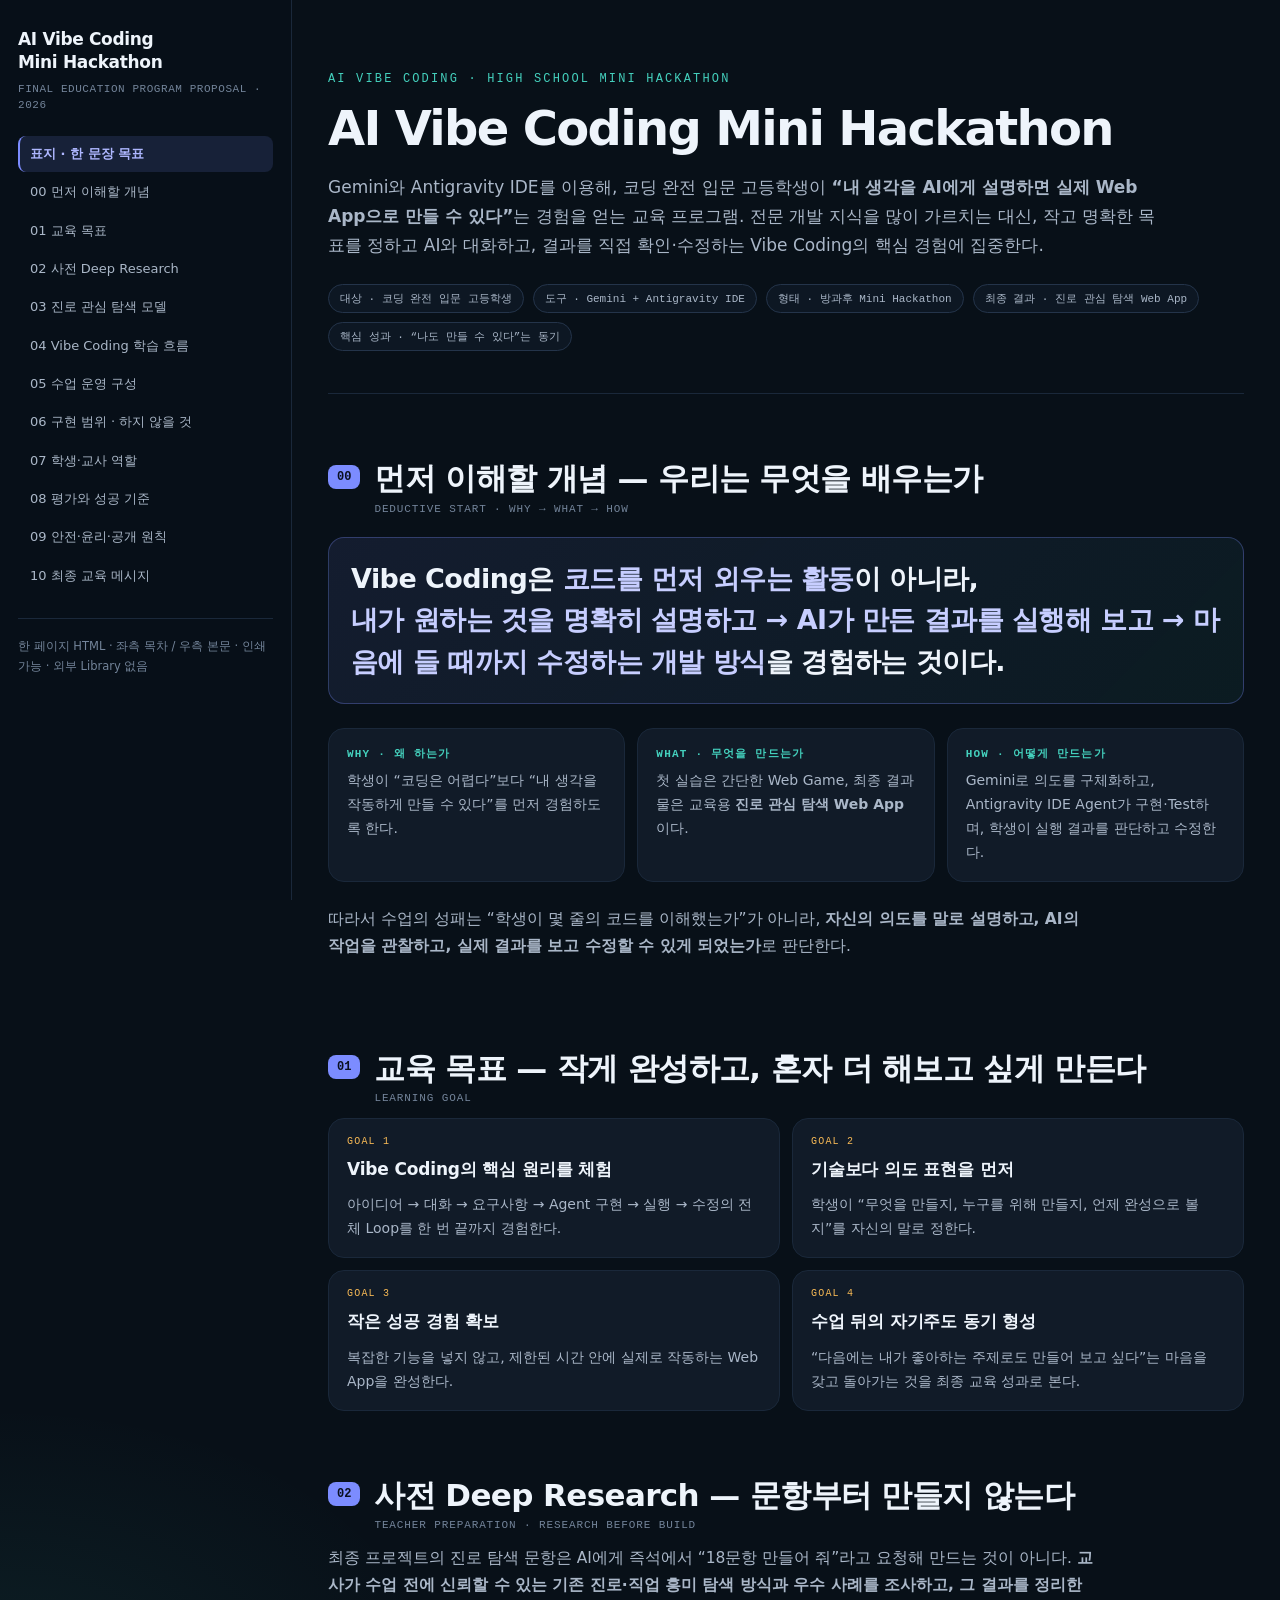
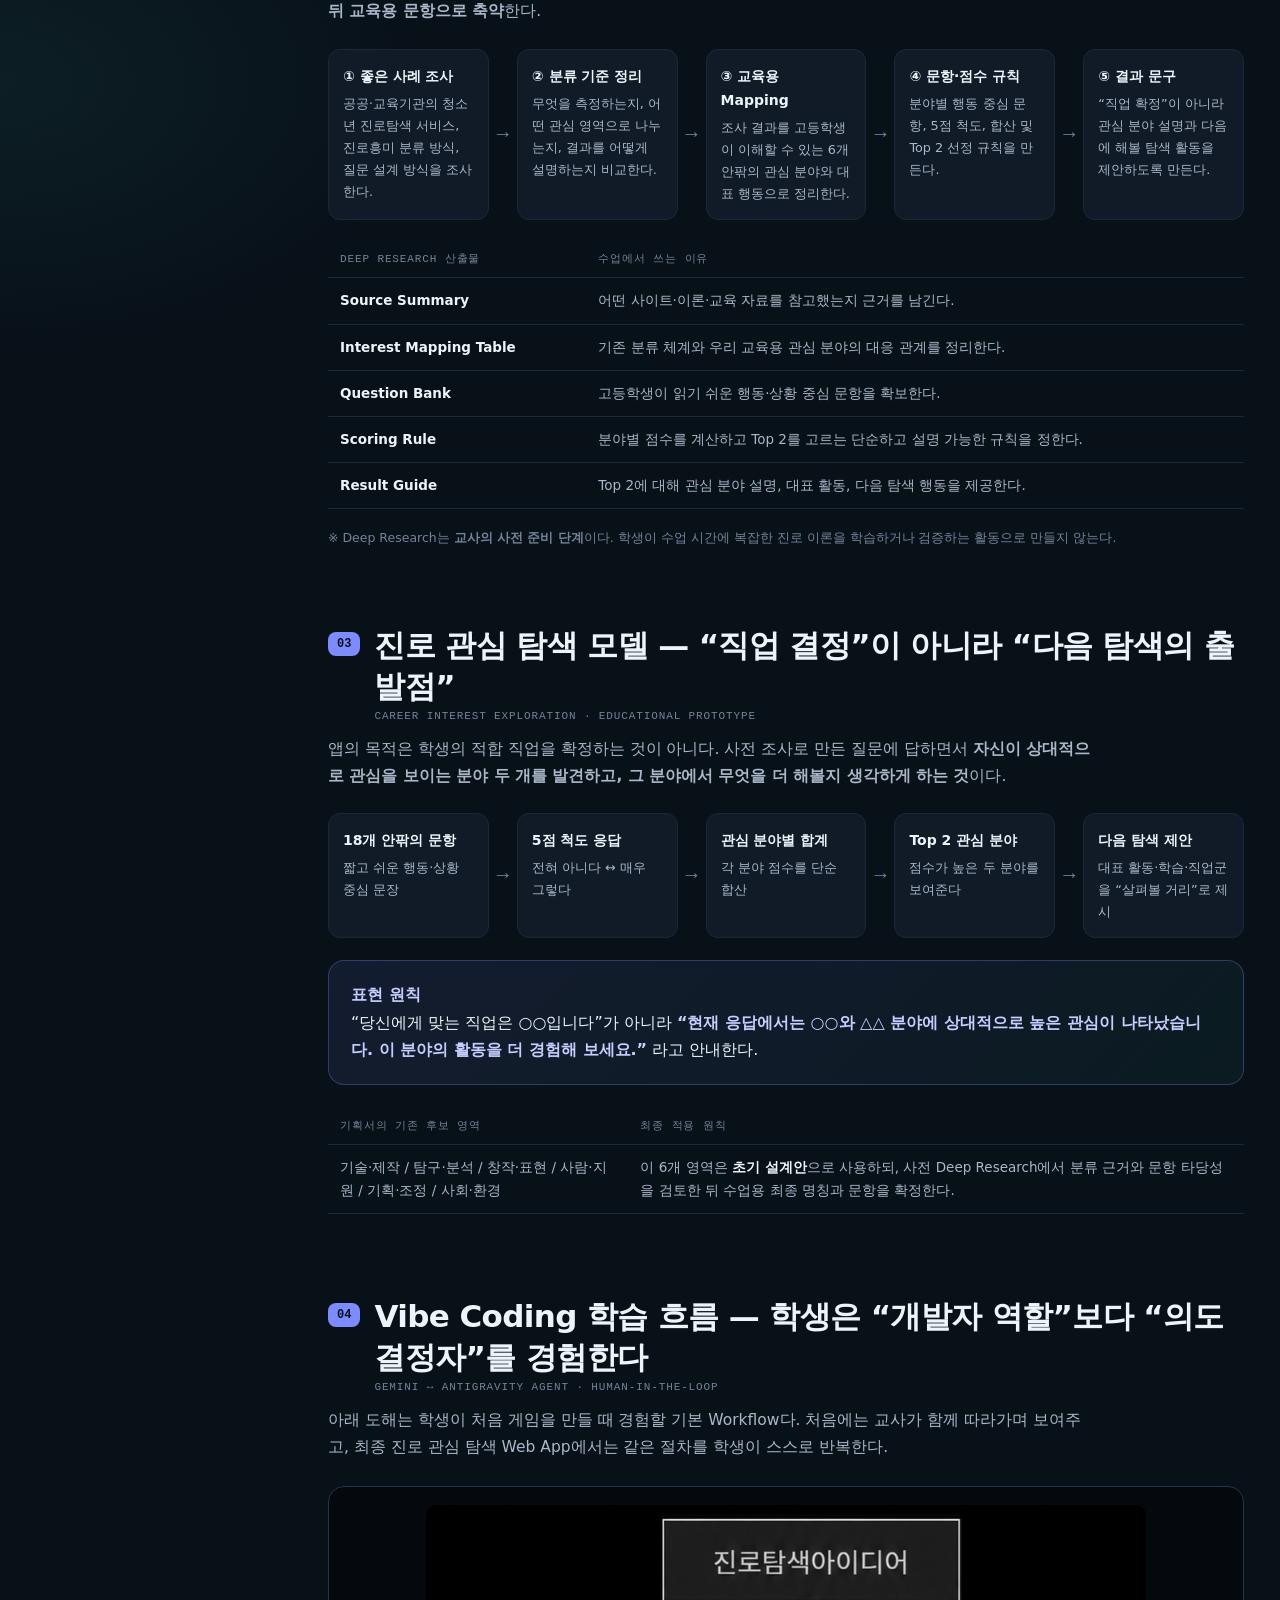
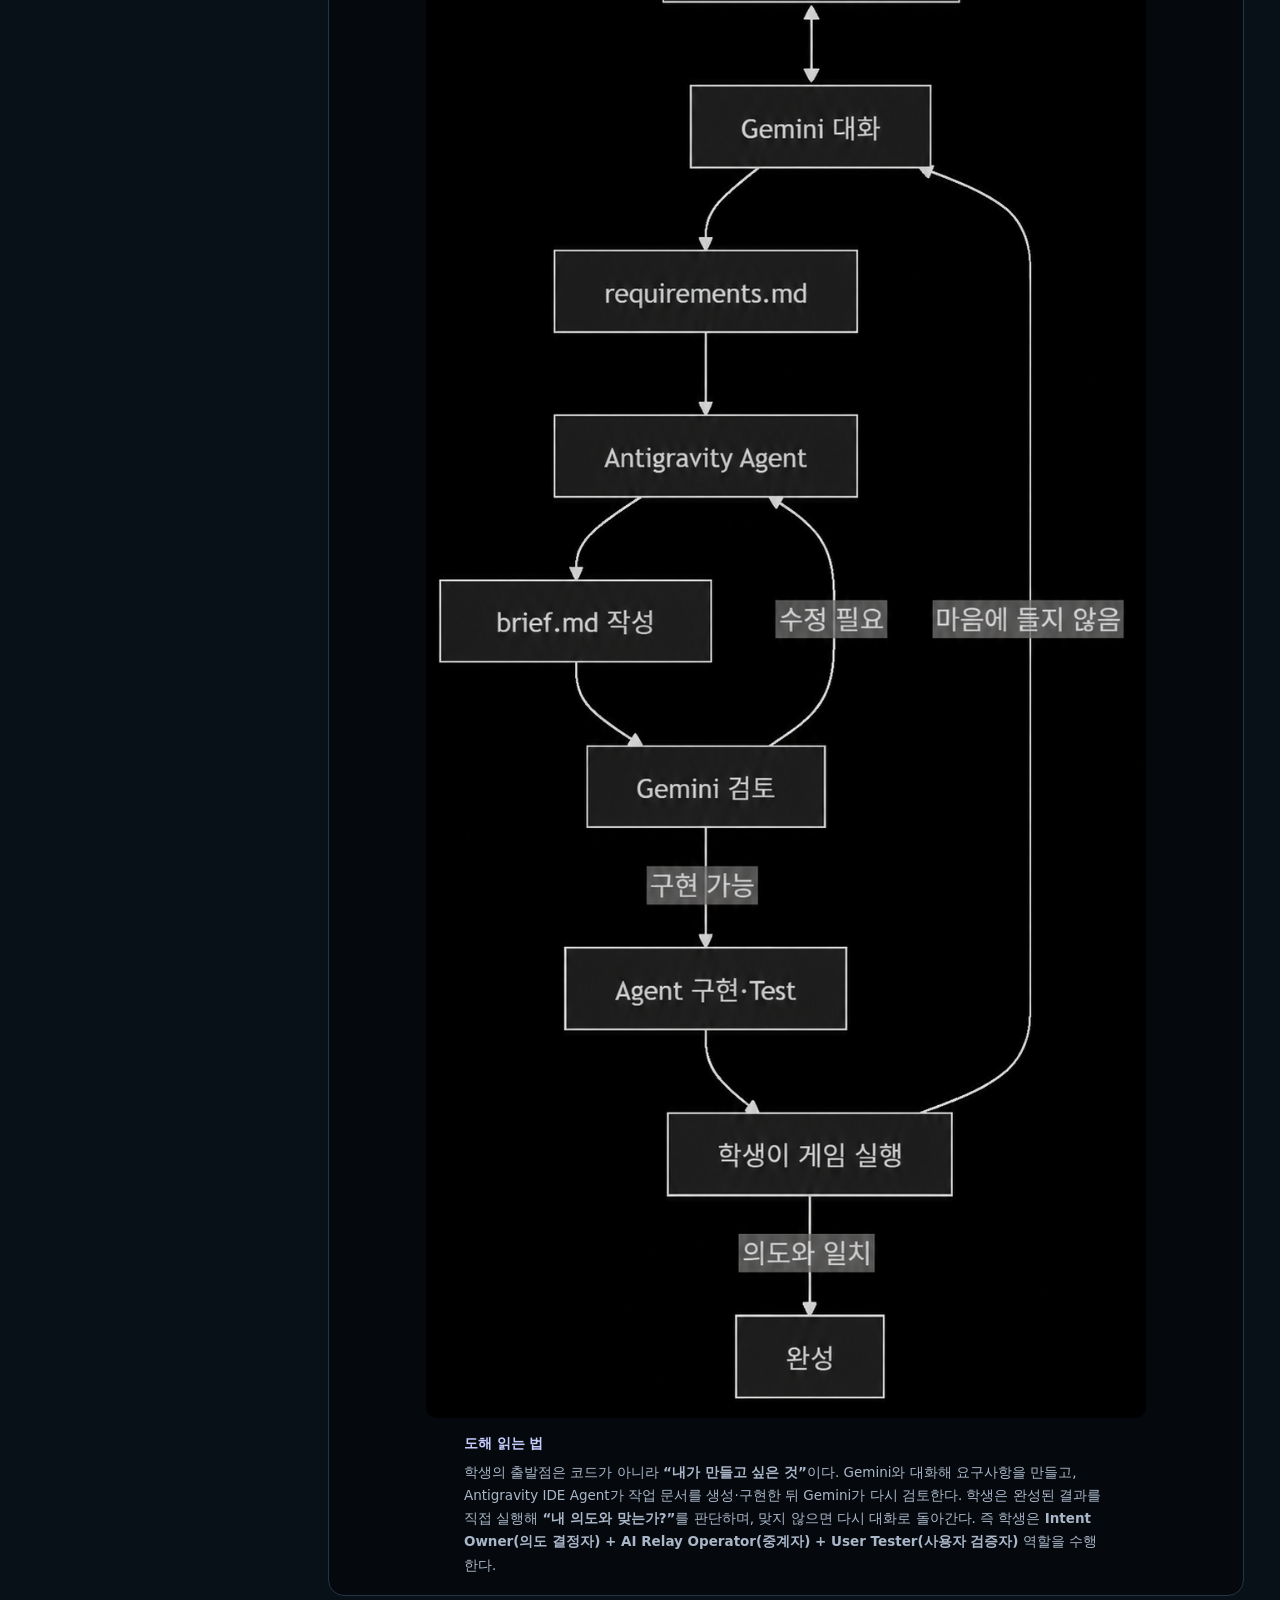
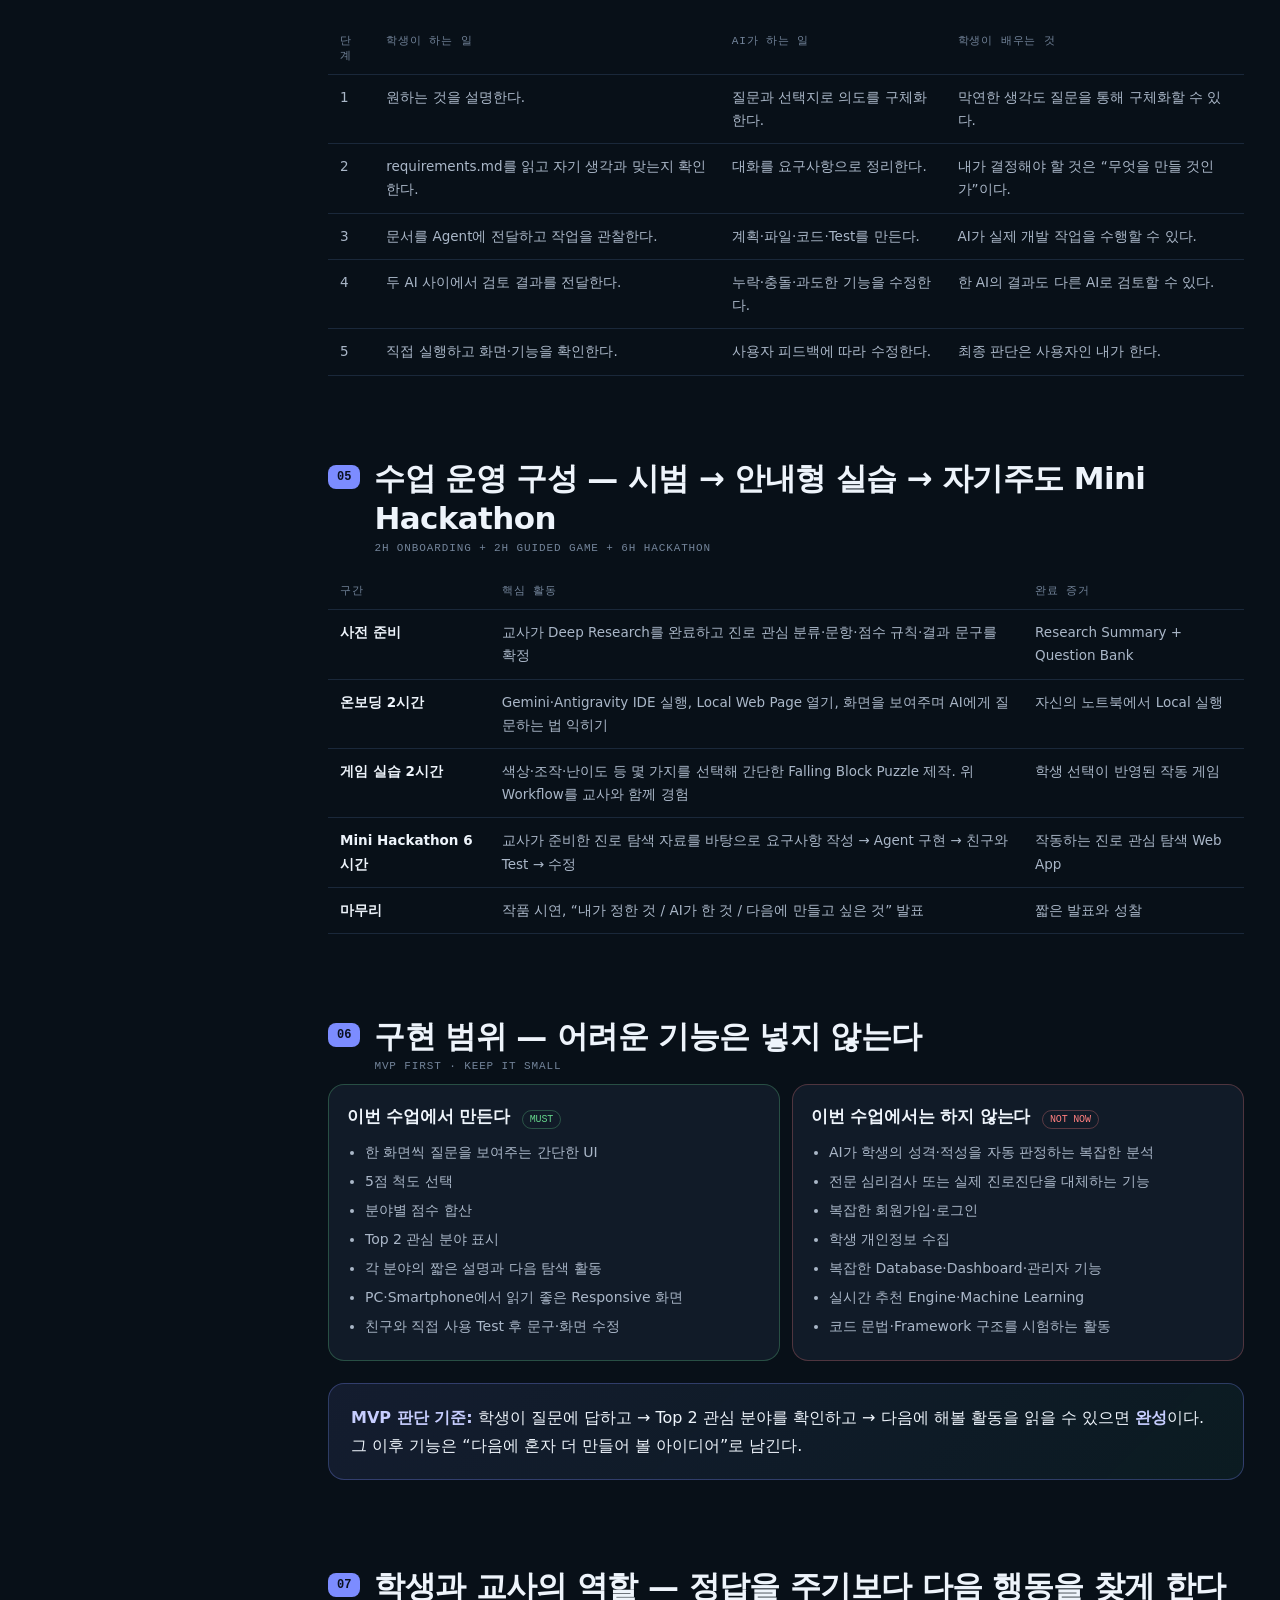
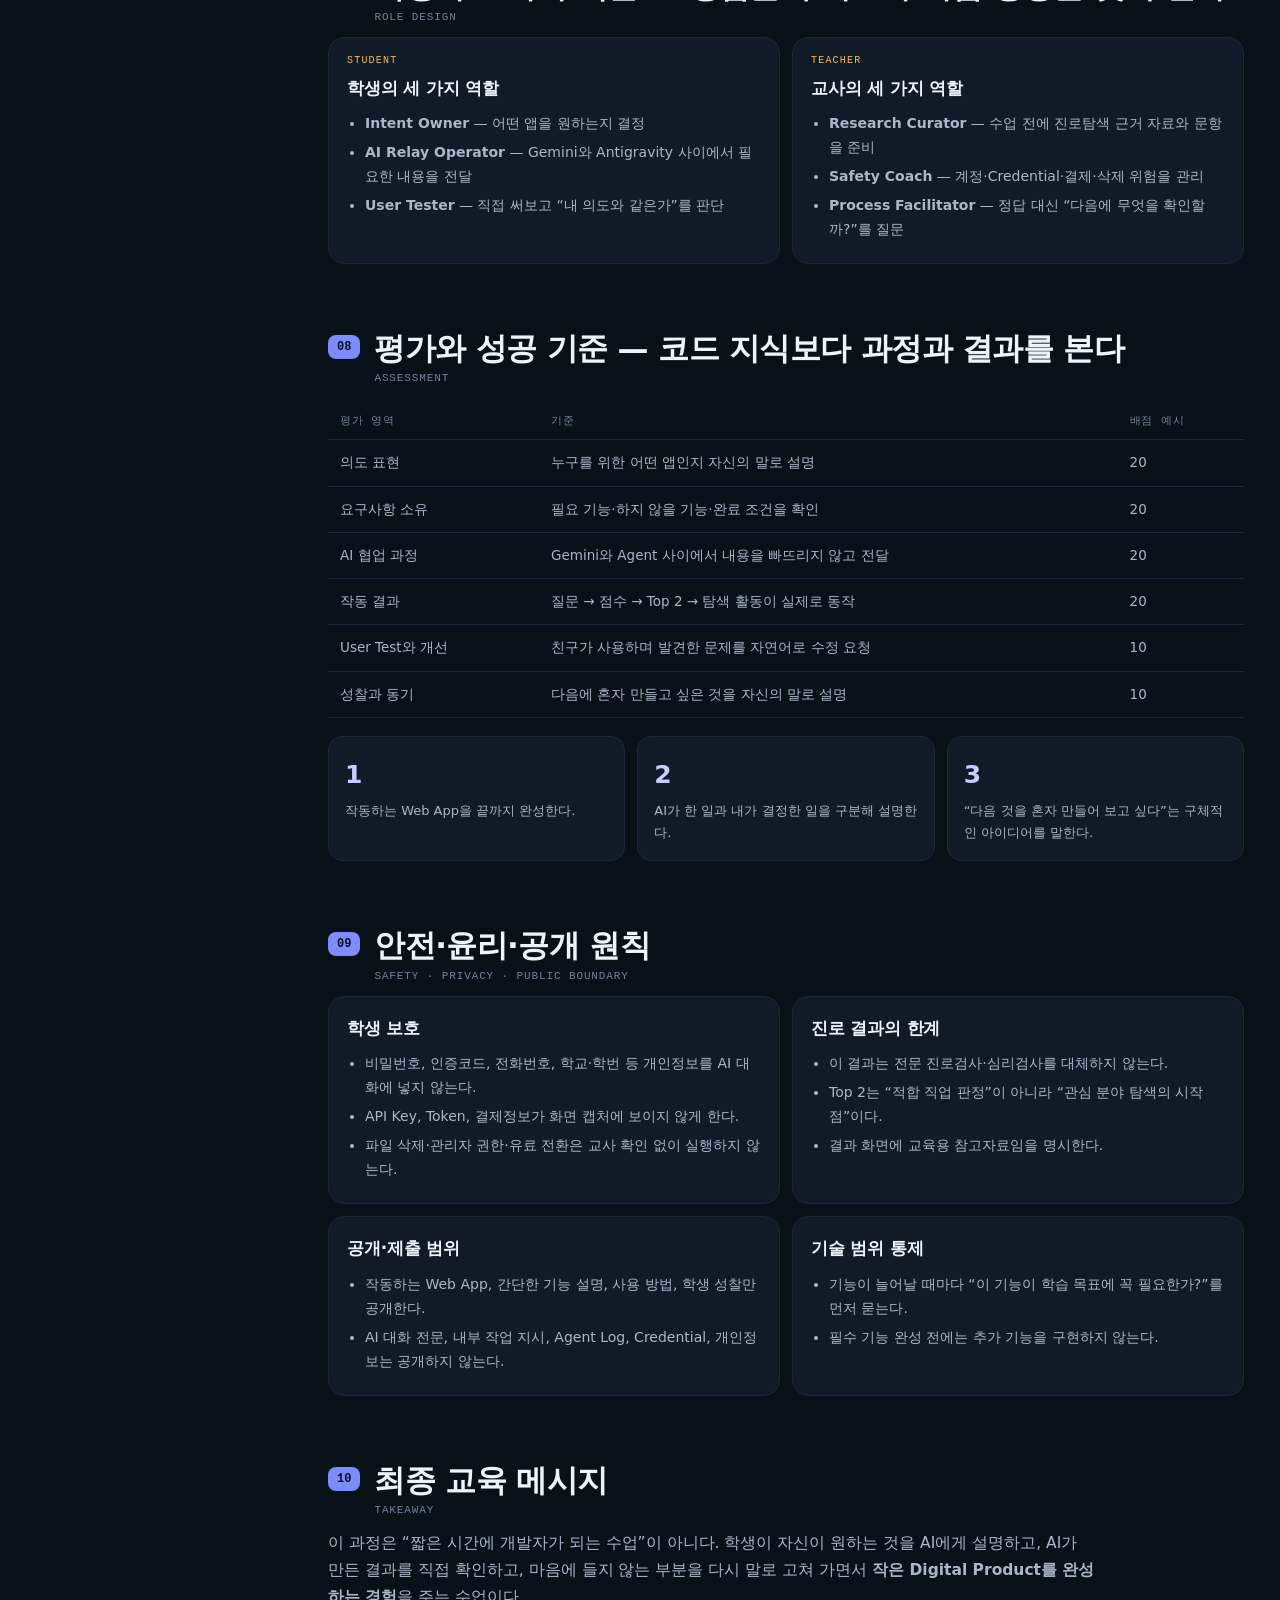
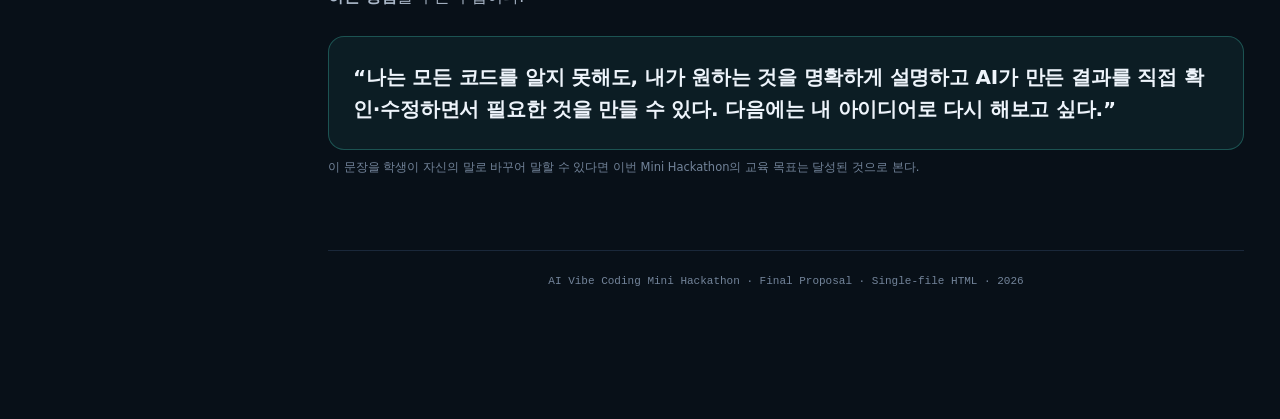
==== learning/1_AI_Vibe_Coding_Mini_Hackathon_Final_Proposal_-1.html @ ac281b9c "feat: update learning materials navigation and unify header layout with App B" ====
<!DOCTYPE html>
<html lang="ko">
<head>
<meta charset="utf-8">
<meta name="viewport" content="width=device-width, initial-scale=1">
<title>AI Vibe Coding Mini Hackathon — 최종 교육 프로그램 기획서</title>
<style>
:root {
  --bg:#081018;
  --bg2:#0b1420;
  --panel:#111b28;
  --panel2:#162235;
  --line:#24344a;
  --line2:#1a283a;
  --ink:#eef4fb;
  --muted:#aab7c8;
  --dim:#73849a;
  --accent:#7c8cff;
  --accent2:#44d0bd;
  --accent3:#f7b955;
  --ok:#65d58b;
  --warn:#ffcc66;
  --danger:#ff7f7f;
  --radius:16px;
  --sans:-apple-system,BlinkMacSystemFont,"Pretendard","Apple SD Gothic Neo","Noto Sans KR","Malgun Gothic",system-ui,sans-serif;
  --mono:ui-monospace,"SFMono-Regular","JetBrains Mono",Menlo,Consolas,monospace;
}
*{box-sizing:border-box}
html{scroll-behavior:smooth}
body{
  margin:0;
  background:
    radial-gradient(900px 600px at 85% -10%,rgba(124,140,255,.12),transparent 60%),
    radial-gradient(800px 500px at 0 20%,rgba(68,208,189,.08),transparent 55%),
    var(--bg);
  color:var(--ink);
  font-family:var(--sans);
  line-height:1.72;
  -webkit-font-smoothing:antialiased;
}
a{color:inherit}
.layout{display:flex;max-width:1600px;margin:0 auto;align-items:flex-start}
.side{
  width:292px;flex:none;position:sticky;top:0;height:100vh;overflow:auto;
  border-right:1px solid var(--line2);background:rgba(8,16,24,.96);
  padding:28px 18px 90px;scrollbar-width:thin;
}
.brand{font-size:17px;font-weight:850;line-height:1.35;letter-spacing:-.02em}
.brand-sub{font:11px/1.5 var(--mono);color:var(--dim);letter-spacing:.05em;margin:7px 0 22px}
.side nav a{
  display:block;text-decoration:none;color:var(--muted);font-size:13px;
  padding:7px 10px;border-radius:8px;border-left:2px solid transparent;margin:2px 0;
  transition:.15s
}
.side nav a:hover{background:rgba(124,140,255,.10);color:var(--ink)}
.side nav a.active{background:rgba(124,140,255,.14);color:#aeb7ff;border-left-color:var(--accent);font-weight:700}
.side .tiny{margin-top:24px;padding-top:18px;border-top:1px solid var(--line2);font-size:11.5px;color:var(--dim)}
.main{flex:1;min-width:0}
.mobile-nav{
  display:none;position:sticky;top:0;z-index:20;background:rgba(8,16,24,.9);
  backdrop-filter:blur(12px);border-bottom:1px solid var(--line2);padding:9px 12px;overflow-x:auto;gap:7px
}
.mobile-nav a{flex:0 0 auto;text-decoration:none;font:11.5px var(--mono);color:var(--muted);border:1px solid var(--line);border-radius:999px;padding:6px 10px}
.wrap{max-width:1040px;margin:0 auto;padding:0 36px 120px}
.hero{padding:72px 0 42px;border-bottom:1px solid var(--line2)}
.kicker{font:12px var(--mono);letter-spacing:.18em;text-transform:uppercase;color:var(--accent2);margin:0 0 14px}
h1{font-size:clamp(31px,5vw,48px);line-height:1.18;margin:0 0 16px;letter-spacing:-.035em}
.lede{font-size:17px;color:var(--muted);max-width:78ch;margin:0}
.meta{display:flex;flex-wrap:wrap;gap:9px;margin-top:24px}
.tag{font:11px var(--mono);color:var(--muted);padding:6px 11px;border:1px solid var(--line);border-radius:999px;background:rgba(17,27,40,.7)}
.section{padding-top:64px;scroll-margin-top:24px}
.section-head{display:flex;gap:14px;align-items:flex-start;margin-bottom:12px}
.num{font:700 12px var(--mono);background:var(--accent);color:#0a1020;border-radius:8px;padding:5px 9px;margin-top:7px}
h2{font-size:clamp(23px,3.5vw,31px);line-height:1.3;margin:0;letter-spacing:-.02em}
h3{font-size:17px;margin:0 0 8px;letter-spacing:-.01em}
.sub{font:11px var(--mono);color:var(--dim);letter-spacing:.08em;margin:4px 0 0}
.intro{color:var(--muted);font-size:15.5px;max-width:78ch;margin:14px 0 24px}
.callout{
  background:linear-gradient(135deg,rgba(124,140,255,.10),rgba(68,208,189,.06));
  border:1px solid rgba(124,140,255,.30);border-radius:var(--radius);padding:20px 22px;margin:22px 0
}
.callout strong{color:#c7ceff}
.statement{
  font-size:clamp(20px,3vw,27px);line-height:1.55;font-weight:800;letter-spacing:-.02em;
  margin:0
}
.logic{display:grid;grid-template-columns:repeat(3,1fr);gap:12px;margin:24px 0}
.logic .box,.card{
  background:var(--panel);border:1px solid var(--line2);border-radius:var(--radius);padding:17px 18px
}
.logic .box b{display:block;font:700 11px var(--mono);letter-spacing:.11em;color:var(--accent2);margin-bottom:7px}
.logic .box p,.card p{margin:0;color:var(--muted);font-size:14px}
.cards{display:grid;grid-template-columns:repeat(2,minmax(0,1fr));gap:12px;margin-top:14px}
.card .label{font:10px var(--mono);letter-spacing:.12em;color:var(--accent3);margin-bottom:8px}
.card ul{margin:8px 0 0;padding-left:18px;color:var(--muted);font-size:14px}
.card li{margin-bottom:5px}
.flow{
  margin:26px 0;background:#05090e;border:1px solid var(--line);border-radius:var(--radius);
  padding:18px;text-align:center
}
.flow img{display:block;max-width:min(100%,720px);height:auto;margin:0 auto;border-radius:10px}
.flow figcaption{margin:14px auto 0;color:var(--muted);font-size:13.5px;max-width:75ch;text-align:left}
.flow .cap-title{display:block;color:#c7ceff;font-weight:800;margin-bottom:5px}
.pipeline{display:flex;align-items:stretch;gap:8px;flex-wrap:wrap;margin:20px 0}
.pipe{
  flex:1 1 145px;background:var(--panel);border:1px solid var(--line2);border-radius:12px;padding:14px 14px;
  min-height:108px
}
.pipe b{display:block;color:var(--ink);font-size:14px;margin-bottom:5px}
.pipe span{display:block;color:var(--muted);font-size:12.8px}
.arrow{align-self:center;color:var(--dim);font:20px var(--mono)}
table{width:100%;border-collapse:collapse;margin:18px 0;font-size:13.5px}
th,td{padding:11px 12px;border-bottom:1px solid var(--line2);text-align:left;vertical-align:top}
th{font:11px var(--mono);letter-spacing:.08em;color:var(--dim);text-transform:uppercase}
td{color:var(--muted)}
td strong{color:var(--ink)}
.pill{display:inline-block;font:10px var(--mono);padding:3px 7px;border-radius:999px;border:1px solid var(--line);margin-right:4px;color:var(--muted)}
.good{color:var(--ok)}
.warn{color:var(--warn)}
.scope{display:grid;grid-template-columns:1fr 1fr;gap:12px}
.scope .do{border-color:rgba(101,213,139,.28)}
.scope .dont{border-color:rgba(255,127,127,.26)}
.scope h3 span{font:10px var(--mono);padding:3px 7px;border-radius:999px;margin-left:6px}
.scope .do h3 span{color:var(--ok);border:1px solid rgba(101,213,139,.3)}
.scope .dont h3 span{color:var(--danger);border:1px solid rgba(255,127,127,.3)}
.scope ul{margin:8px 0 0;padding-left:18px;color:var(--muted);font-size:14px}
.mini-note{font-size:12.5px;color:var(--dim);margin-top:8px}
.outcome{display:grid;grid-template-columns:repeat(3,1fr);gap:12px;margin-top:16px}
.metric{background:var(--panel);border:1px solid var(--line2);border-radius:14px;padding:16px}
.metric .big{font-size:25px;font-weight:850;color:#c7ceff}
.metric p{margin:4px 0 0;color:var(--muted);font-size:13px}
.final-msg{
  margin-top:26px;padding:24px;border-radius:16px;border:1px solid rgba(68,208,189,.3);
  background:rgba(68,208,189,.07)
}
.final-msg p{font-size:20px;font-weight:800;margin:0;line-height:1.6;letter-spacing:-.01em}
footer{margin-top:72px;padding-top:24px;border-top:1px solid var(--line2);color:var(--dim);font:11px var(--mono);text-align:center}
.print-note{font-size:11.5px;color:var(--dim);margin-top:8px}
@media(max-width:1180px){
  .side{display:none} .mobile-nav{display:flex} .wrap{padding:0 22px 90px}
}
@media(max-width:720px){
  .logic,.cards,.scope,.outcome{grid-template-columns:1fr}
  .hero{padding-top:44px}
  .wrap{padding-left:15px;padding-right:15px}
  table{font-size:12.5px} th,td{padding:9px 8px}
  .arrow{display:none}
}
@media print{
  body{background:white;color:#111}
  .side,.mobile-nav{display:none!important}
  .wrap{max-width:none;padding:0 18mm 18mm}
  .hero{padding-top:10mm}
  .card,.logic .box,.callout,.pipe,.metric,.final-msg,.flow{background:#fff;border-color:#bbb}
  p,td,.intro,.lede,.card p,.card ul,.flow figcaption,.pipe span,.mini-note{color:#333!important}
  h1,h2,h3,.statement,.final-msg p{color:#111!important}
}
</style>
</head>
<body>
<div class="layout">
<aside class="side">
  <div class="brand">AI Vibe Coding<br>Mini Hackathon</div>
  <div class="brand-sub">FINAL EDUCATION PROGRAM PROPOSAL · 2026</div>
  <nav id="toc">
    <a href="#top">표지 · 한 문장 목표</a>
    <a href="#concept">00 먼저 이해할 개념</a>
    <a href="#goal">01 교육 목표</a>
    <a href="#research">02 사전 Deep Research</a>
    <a href="#career">03 진로 관심 탐색 모델</a>
    <a href="#workflow">04 Vibe Coding 학습 흐름</a>
    <a href="#program">05 수업 운영 구성</a>
    <a href="#scope">06 구현 범위 · 하지 않을 것</a>
    <a href="#roles">07 학생·교사 역할</a>
    <a href="#assessment">08 평가와 성공 기준</a>
    <a href="#safety">09 안전·윤리·공개 원칙</a>
    <a href="#message">10 최종 교육 메시지</a>
  </nav>
  <div class="tiny">한 페이지 HTML · 좌측 목차 / 우측 본문 · 인쇄 가능 · 외부 Library 없음</div>
</aside>

<main class="main">
<nav class="mobile-nav">
  <a href="#concept">개념</a><a href="#research">Deep Research</a><a href="#career">진로탐색</a>
  <a href="#workflow">Workflow</a><a href="#program">운영</a><a href="#scope">범위</a><a href="#message">메시지</a>
</nav>

<div class="wrap">
<header class="hero" id="top">
  <p class="kicker">AI VIBE CODING · HIGH SCHOOL MINI HACKATHON</p>
  <h1>AI Vibe Coding Mini Hackathon</h1>
  <p class="lede">
    Gemini와 Antigravity IDE를 이용해, 코딩 완전 입문 고등학생이
    <strong>“내 생각을 AI에게 설명하면 실제 Web App으로 만들 수 있다”</strong>는 경험을 얻는 교육 프로그램.
    전문 개발 지식을 많이 가르치는 대신, 작고 명확한 목표를 정하고 AI와 대화하고,
    결과를 직접 확인·수정하는 Vibe Coding의 핵심 경험에 집중한다.
  </p>
  <div class="meta">
    <span class="tag">대상 · 코딩 완전 입문 고등학생</span>
    <span class="tag">도구 · Gemini + Antigravity IDE</span>
    <span class="tag">형태 · 방과후 Mini Hackathon</span>
    <span class="tag">최종 결과 · 진로 관심 탐색 Web App</span>
    <span class="tag">핵심 성과 · “나도 만들 수 있다”는 동기</span>
  </div>
</header>

<section class="section" id="concept">
  <div class="section-head"><span class="num">00</span><div><h2>먼저 이해할 개념 — 우리는 무엇을 배우는가</h2><p class="sub">DEDUCTIVE START · WHY → WHAT → HOW</p></div></div>
  <div class="callout">
    <p class="statement">Vibe Coding은 <strong>코드를 먼저 외우는 활동</strong>이 아니라,<br>
    <strong>내가 원하는 것을 명확히 설명하고 → AI가 만든 결과를 실행해 보고 → 마음에 들 때까지 수정하는 개발 방식</strong>을 경험하는 것이다.</p>
  </div>
  <div class="logic">
    <div class="box"><b>WHY · 왜 하는가</b><p>학생이 “코딩은 어렵다”보다 “내 생각을 작동하게 만들 수 있다”를 먼저 경험하도록 한다.</p></div>
    <div class="box"><b>WHAT · 무엇을 만드는가</b><p>첫 실습은 간단한 Web Game, 최종 결과물은 교육용 <strong>진로 관심 탐색 Web App</strong>이다.</p></div>
    <div class="box"><b>HOW · 어떻게 만드는가</b><p>Gemini로 의도를 구체화하고, Antigravity IDE Agent가 구현·Test하며, 학생이 실행 결과를 판단하고 수정한다.</p></div>
  </div>
  <p class="intro">
    따라서 수업의 성패는 “학생이 몇 줄의 코드를 이해했는가”가 아니라,
    <strong>자신의 의도를 말로 설명하고, AI의 작업을 관찰하고, 실제 결과를 보고 수정할 수 있게 되었는가</strong>로 판단한다.
  </p>
</section>

<section class="section" id="goal">
  <div class="section-head"><span class="num">01</span><div><h2>교육 목표 — 작게 완성하고, 혼자 더 해보고 싶게 만든다</h2><p class="sub">LEARNING GOAL</p></div></div>
  <div class="cards">
    <div class="card"><div class="label">GOAL 1</div><h3>Vibe Coding의 핵심 원리를 체험</h3><p>아이디어 → 대화 → 요구사항 → Agent 구현 → 실행 → 수정의 전체 Loop를 한 번 끝까지 경험한다.</p></div>
    <div class="card"><div class="label">GOAL 2</div><h3>기술보다 의도 표현을 먼저</h3><p>학생이 “무엇을 만들지, 누구를 위해 만들지, 언제 완성으로 볼지”를 자신의 말로 정한다.</p></div>
    <div class="card"><div class="label">GOAL 3</div><h3>작은 성공 경험 확보</h3><p>복잡한 기능을 넣지 않고, 제한된 시간 안에 실제로 작동하는 Web App을 완성한다.</p></div>
    <div class="card"><div class="label">GOAL 4</div><h3>수업 뒤의 자기주도 동기 형성</h3><p>“다음에는 내가 좋아하는 주제로도 만들어 보고 싶다”는 마음을 갖고 돌아가는 것을 최종 교육 성과로 본다.</p></div>
  </div>
</section>

<section class="section" id="research">
  <div class="section-head"><span class="num">02</span><div><h2>사전 Deep Research — 문항부터 만들지 않는다</h2><p class="sub">TEACHER PREPARATION · RESEARCH BEFORE BUILD</p></div></div>
  <p class="intro">
    최종 프로젝트의 진로 탐색 문항은 AI에게 즉석에서 “18문항 만들어 줘”라고 요청해 만드는 것이 아니다.
    <strong>교사가 수업 전에 신뢰할 수 있는 기존 진로·직업 흥미 탐색 방식과 우수 사례를 조사하고,
    그 결과를 정리한 뒤 교육용 문항으로 축약</strong>한다.
  </p>
  <div class="pipeline">
    <div class="pipe"><b>① 좋은 사례 조사</b><span>공공·교육기관의 청소년 진로탐색 서비스, 진로흥미 분류 방식, 질문 설계 방식을 조사한다.</span></div>
    <div class="arrow">→</div>
    <div class="pipe"><b>② 분류 기준 정리</b><span>무엇을 측정하는지, 어떤 관심 영역으로 나누는지, 결과를 어떻게 설명하는지 비교한다.</span></div>
    <div class="arrow">→</div>
    <div class="pipe"><b>③ 교육용 Mapping</b><span>조사 결과를 고등학생이 이해할 수 있는 6개 안팎의 관심 분야와 대표 행동으로 정리한다.</span></div>
    <div class="arrow">→</div>
    <div class="pipe"><b>④ 문항·점수 규칙</b><span>분야별 행동 중심 문항, 5점 척도, 합산 및 Top 2 선정 규칙을 만든다.</span></div>
    <div class="arrow">→</div>
    <div class="pipe"><b>⑤ 결과 문구</b><span>“직업 확정”이 아니라 관심 분야 설명과 다음에 해볼 탐색 활동을 제안하도록 만든다.</span></div>
  </div>

  <table>
    <thead><tr><th>Deep Research 산출물</th><th>수업에서 쓰는 이유</th></tr></thead>
    <tbody>
      <tr><td><strong>Source Summary</strong></td><td>어떤 사이트·이론·교육 자료를 참고했는지 근거를 남긴다.</td></tr>
      <tr><td><strong>Interest Mapping Table</strong></td><td>기존 분류 체계와 우리 교육용 관심 분야의 대응 관계를 정리한다.</td></tr>
      <tr><td><strong>Question Bank</strong></td><td>고등학생이 읽기 쉬운 행동·상황 중심 문항을 확보한다.</td></tr>
      <tr><td><strong>Scoring Rule</strong></td><td>분야별 점수를 계산하고 Top 2를 고르는 단순하고 설명 가능한 규칙을 정한다.</td></tr>
      <tr><td><strong>Result Guide</strong></td><td>Top 2에 대해 관심 분야 설명, 대표 활동, 다음 탐색 행동을 제공한다.</td></tr>
    </tbody>
  </table>
  <p class="mini-note">※ Deep Research는 <strong>교사의 사전 준비 단계</strong>이다. 학생이 수업 시간에 복잡한 진로 이론을 학습하거나 검증하는 활동으로 만들지 않는다.</p>
</section>

<section class="section" id="career">
  <div class="section-head"><span class="num">03</span><div><h2>진로 관심 탐색 모델 — “직업 결정”이 아니라 “다음 탐색의 출발점”</h2><p class="sub">CAREER INTEREST EXPLORATION · EDUCATIONAL PROTOTYPE</p></div></div>
  <p class="intro">
    앱의 목적은 학생의 적합 직업을 확정하는 것이 아니다. 사전 조사로 만든 질문에 답하면서
    <strong>자신이 상대적으로 관심을 보이는 분야 두 개를 발견하고, 그 분야에서 무엇을 더 해볼지 생각하게 하는 것</strong>이다.
  </p>
  <div class="pipeline">
    <div class="pipe"><b>18개 안팎의 문항</b><span>짧고 쉬운 행동·상황 중심 문장</span></div>
    <div class="arrow">→</div>
    <div class="pipe"><b>5점 척도 응답</b><span>전혀 아니다 ↔ 매우 그렇다</span></div>
    <div class="arrow">→</div>
    <div class="pipe"><b>관심 분야별 합계</b><span>각 분야 점수를 단순 합산</span></div>
    <div class="arrow">→</div>
    <div class="pipe"><b>Top 2 관심 분야</b><span>점수가 높은 두 분야를 보여준다</span></div>
    <div class="arrow">→</div>
    <div class="pipe"><b>다음 탐색 제안</b><span>대표 활동·학습·직업군을 “살펴볼 거리”로 제시</span></div>
  </div>

  <div class="callout">
    <strong>표현 원칙</strong><br>
    “당신에게 맞는 직업은 ○○입니다”가 아니라
    <strong>“현재 응답에서는 ○○와 △△ 분야에 상대적으로 높은 관심이 나타났습니다. 이 분야의 활동을 더 경험해 보세요.”</strong>
    라고 안내한다.
  </div>

  <table>
    <thead><tr><th>기획서의 기존 후보 영역</th><th>최종 적용 원칙</th></tr></thead>
    <tbody>
      <tr><td>기술·제작 / 탐구·분석 / 창작·표현 / 사람·지원 / 기획·조정 / 사회·환경</td>
      <td>이 6개 영역은 <strong>초기 설계안</strong>으로 사용하되, 사전 Deep Research에서 분류 근거와 문항 타당성을 검토한 뒤 수업용 최종 명칭과 문항을 확정한다.</td></tr>
    </tbody>
  </table>
</section>

<section class="section" id="workflow">
  <div class="section-head"><span class="num">04</span><div><h2>Vibe Coding 학습 흐름 — 학생은 “개발자 역할”보다 “의도 결정자”를 경험한다</h2><p class="sub">GEMINI ↔ ANTIGRAVITY AGENT · HUMAN-IN-THE-LOOP</p></div></div>
  <p class="intro">
    아래 도해는 학생이 처음 게임을 만들 때 경험할 기본 Workflow다.
    처음에는 교사가 함께 따라가며 보여주고, 최종 진로 관심 탐색 Web App에서는 같은 절차를 학생이 스스로 반복한다.
  </p>

  <figure class="flow">
    <img src="[data-uri]" alt="학생의 게임 아이디어에서 Gemini 대화, requirements.md, Antigravity Agent, Gemini 검토, 구현·Test, 학생 실행과 완성으로 이어지는 Vibe Coding 흐름도">
    <figcaption>
      <span class="cap-title">도해 읽는 법</span>
      학생의 출발점은 코드가 아니라 <strong>“내가 만들고 싶은 것”</strong>이다.
      Gemini와 대화해 요구사항을 만들고, Antigravity IDE Agent가 작업 문서를 생성·구현한 뒤 Gemini가 다시 검토한다.
      학생은 완성된 결과를 직접 실행해 <strong>“내 의도와 맞는가?”</strong>를 판단하며, 맞지 않으면 다시 대화로 돌아간다.
      즉 학생은 <strong>Intent Owner(의도 결정자) + AI Relay Operator(중계자) + User Tester(사용자 검증자)</strong> 역할을 수행한다.
    </figcaption>
  </figure>

  <table>
    <thead><tr><th>단계</th><th>학생이 하는 일</th><th>AI가 하는 일</th><th>학생이 배우는 것</th></tr></thead>
    <tbody>
      <tr><td>1</td><td>원하는 것을 설명한다.</td><td>질문과 선택지로 의도를 구체화한다.</td><td>막연한 생각도 질문을 통해 구체화할 수 있다.</td></tr>
      <tr><td>2</td><td>requirements.md를 읽고 자기 생각과 맞는지 확인한다.</td><td>대화를 요구사항으로 정리한다.</td><td>내가 결정해야 할 것은 “무엇을 만들 것인가”이다.</td></tr>
      <tr><td>3</td><td>문서를 Agent에 전달하고 작업을 관찰한다.</td><td>계획·파일·코드·Test를 만든다.</td><td>AI가 실제 개발 작업을 수행할 수 있다.</td></tr>
      <tr><td>4</td><td>두 AI 사이에서 검토 결과를 전달한다.</td><td>누락·충돌·과도한 기능을 수정한다.</td><td>한 AI의 결과도 다른 AI로 검토할 수 있다.</td></tr>
      <tr><td>5</td><td>직접 실행하고 화면·기능을 확인한다.</td><td>사용자 피드백에 따라 수정한다.</td><td>최종 판단은 사용자인 내가 한다.</td></tr>
    </tbody>
  </table>
</section>

<section class="section" id="program">
  <div class="section-head"><span class="num">05</span><div><h2>수업 운영 구성 — 시범 → 안내형 실습 → 자기주도 Mini Hackathon</h2><p class="sub">2H ONBOARDING + 2H GUIDED GAME + 6H HACKATHON</p></div></div>
  <table>
    <thead><tr><th>구간</th><th>핵심 활동</th><th>완료 증거</th></tr></thead>
    <tbody>
      <tr><td><strong>사전 준비</strong></td><td>교사가 Deep Research를 완료하고 진로 관심 분류·문항·점수 규칙·결과 문구를 확정</td><td>Research Summary + Question Bank</td></tr>
      <tr><td><strong>온보딩 2시간</strong></td><td>Gemini·Antigravity IDE 실행, Local Web Page 열기, 화면을 보여주며 AI에게 질문하는 법 익히기</td><td>자신의 노트북에서 Local 실행</td></tr>
      <tr><td><strong>게임 실습 2시간</strong></td><td>색상·조작·난이도 등 몇 가지를 선택해 간단한 Falling Block Puzzle 제작. 위 Workflow를 교사와 함께 경험</td><td>학생 선택이 반영된 작동 게임</td></tr>
      <tr><td><strong>Mini Hackathon 6시간</strong></td><td>교사가 준비한 진로 탐색 자료를 바탕으로 요구사항 작성 → Agent 구현 → 친구와 Test → 수정</td><td>작동하는 진로 관심 탐색 Web App</td></tr>
      <tr><td><strong>마무리</strong></td><td>작품 시연, “내가 정한 것 / AI가 한 것 / 다음에 만들고 싶은 것” 발표</td><td>짧은 발표와 성찰</td></tr>
    </tbody>
  </table>
</section>

<section class="section" id="scope">
  <div class="section-head"><span class="num">06</span><div><h2>구현 범위 — 어려운 기능은 넣지 않는다</h2><p class="sub">MVP FIRST · KEEP IT SMALL</p></div></div>
  <div class="scope">
    <div class="card do">
      <h3>이번 수업에서 만든다 <span>MUST</span></h3>
      <ul>
        <li>한 화면씩 질문을 보여주는 간단한 UI</li>
        <li>5점 척도 선택</li>
        <li>분야별 점수 합산</li>
        <li>Top 2 관심 분야 표시</li>
        <li>각 분야의 짧은 설명과 다음 탐색 활동</li>
        <li>PC·Smartphone에서 읽기 좋은 Responsive 화면</li>
        <li>친구와 직접 사용 Test 후 문구·화면 수정</li>
      </ul>
    </div>
    <div class="card dont">
      <h3>이번 수업에서는 하지 않는다 <span>NOT NOW</span></h3>
      <ul>
        <li>AI가 학생의 성격·적성을 자동 판정하는 복잡한 분석</li>
        <li>전문 심리검사 또는 실제 진로진단을 대체하는 기능</li>
        <li>복잡한 회원가입·로그인</li>
        <li>학생 개인정보 수집</li>
        <li>복잡한 Database·Dashboard·관리자 기능</li>
        <li>실시간 추천 Engine·Machine Learning</li>
        <li>코드 문법·Framework 구조를 시험하는 활동</li>
      </ul>
    </div>
  </div>
  <div class="callout">
    <strong>MVP 판단 기준:</strong> 학생이 질문에 답하고 → Top 2 관심 분야를 확인하고 → 다음에 해볼 활동을 읽을 수 있으면 <strong>완성</strong>이다.
    그 이후 기능은 “다음에 혼자 더 만들어 볼 아이디어”로 남긴다.
  </div>
</section>

<section class="section" id="roles">
  <div class="section-head"><span class="num">07</span><div><h2>학생과 교사의 역할 — 정답을 주기보다 다음 행동을 찾게 한다</h2><p class="sub">ROLE DESIGN</p></div></div>
  <div class="cards">
    <div class="card">
      <div class="label">STUDENT</div><h3>학생의 세 가지 역할</h3>
      <ul>
        <li><strong>Intent Owner</strong> — 어떤 앱을 원하는지 결정</li>
        <li><strong>AI Relay Operator</strong> — Gemini와 Antigravity 사이에서 필요한 내용을 전달</li>
        <li><strong>User Tester</strong> — 직접 써보고 “내 의도와 같은가”를 판단</li>
      </ul>
    </div>
    <div class="card">
      <div class="label">TEACHER</div><h3>교사의 세 가지 역할</h3>
      <ul>
        <li><strong>Research Curator</strong> — 수업 전에 진로탐색 근거 자료와 문항을 준비</li>
        <li><strong>Safety Coach</strong> — 계정·Credential·결제·삭제 위험을 관리</li>
        <li><strong>Process Facilitator</strong> — 정답 대신 “다음에 무엇을 확인할까?”를 질문</li>
      </ul>
    </div>
  </div>
</section>

<section class="section" id="assessment">
  <div class="section-head"><span class="num">08</span><div><h2>평가와 성공 기준 — 코드 지식보다 과정과 결과를 본다</h2><p class="sub">ASSESSMENT</p></div></div>
  <table>
    <thead><tr><th>평가 영역</th><th>기준</th><th>배점 예시</th></tr></thead>
    <tbody>
      <tr><td>의도 표현</td><td>누구를 위한 어떤 앱인지 자신의 말로 설명</td><td>20</td></tr>
      <tr><td>요구사항 소유</td><td>필요 기능·하지 않을 기능·완료 조건을 확인</td><td>20</td></tr>
      <tr><td>AI 협업 과정</td><td>Gemini와 Agent 사이에서 내용을 빠뜨리지 않고 전달</td><td>20</td></tr>
      <tr><td>작동 결과</td><td>질문 → 점수 → Top 2 → 탐색 활동이 실제로 동작</td><td>20</td></tr>
      <tr><td>User Test와 개선</td><td>친구가 사용하며 발견한 문제를 자연어로 수정 요청</td><td>10</td></tr>
      <tr><td>성찰과 동기</td><td>다음에 혼자 만들고 싶은 것을 자신의 말로 설명</td><td>10</td></tr>
    </tbody>
  </table>
  <div class="outcome">
    <div class="metric"><div class="big">1</div><p>작동하는 Web App을 끝까지 완성한다.</p></div>
    <div class="metric"><div class="big">2</div><p>AI가 한 일과 내가 결정한 일을 구분해 설명한다.</p></div>
    <div class="metric"><div class="big">3</div><p>“다음 것을 혼자 만들어 보고 싶다”는 구체적인 아이디어를 말한다.</p></div>
  </div>
</section>

<section class="section" id="safety">
  <div class="section-head"><span class="num">09</span><div><h2>안전·윤리·공개 원칙</h2><p class="sub">SAFETY · PRIVACY · PUBLIC BOUNDARY</p></div></div>
  <div class="cards">
    <div class="card"><h3>학생 보호</h3><ul>
      <li>비밀번호, 인증코드, 전화번호, 학교·학번 등 개인정보를 AI 대화에 넣지 않는다.</li>
      <li>API Key, Token, 결제정보가 화면 캡처에 보이지 않게 한다.</li>
      <li>파일 삭제·관리자 권한·유료 전환은 교사 확인 없이 실행하지 않는다.</li>
    </ul></div>
    <div class="card"><h3>진로 결과의 한계</h3><ul>
      <li>이 결과는 전문 진로검사·심리검사를 대체하지 않는다.</li>
      <li>Top 2는 “적합 직업 판정”이 아니라 “관심 분야 탐색의 시작점”이다.</li>
      <li>결과 화면에 교육용 참고자료임을 명시한다.</li>
    </ul></div>
    <div class="card"><h3>공개·제출 범위</h3><ul>
      <li>작동하는 Web App, 간단한 기능 설명, 사용 방법, 학생 성찰만 공개한다.</li>
      <li>AI 대화 전문, 내부 작업 지시, Agent Log, Credential, 개인정보는 공개하지 않는다.</li>
    </ul></div>
    <div class="card"><h3>기술 범위 통제</h3><ul>
      <li>기능이 늘어날 때마다 “이 기능이 학습 목표에 꼭 필요한가?”를 먼저 묻는다.</li>
      <li>필수 기능 완성 전에는 추가 기능을 구현하지 않는다.</li>
    </ul></div>
  </div>
</section>

<section class="section" id="message">
  <div class="section-head"><span class="num">10</span><div><h2>최종 교육 메시지</h2><p class="sub">TAKEAWAY</p></div></div>
  <p class="intro">
    이 과정은 “짧은 시간에 개발자가 되는 수업”이 아니다.
    학생이 자신이 원하는 것을 AI에게 설명하고, AI가 만든 결과를 직접 확인하고,
    마음에 들지 않는 부분을 다시 말로 고쳐 가면서 <strong>작은 Digital Product를 완성하는 경험</strong>을 주는 수업이다.
  </p>
  <div class="final-msg">
    <p>“나는 모든 코드를 알지 못해도, 내가 원하는 것을 명확하게 설명하고 AI가 만든 결과를 직접 확인·수정하면서 필요한 것을 만들 수 있다. 다음에는 내 아이디어로 다시 해보고 싶다.”</p>
  </div>
  <p class="print-note">이 문장을 학생이 자신의 말로 바꾸어 말할 수 있다면 이번 Mini Hackathon의 교육 목표는 달성된 것으로 본다.</p>
</section>

<footer>AI Vibe Coding Mini Hackathon · Final Proposal · Single-file HTML · 2026</footer>
</div>
</main>
</div>

<script>
(function(){
  const links=[...document.querySelectorAll('#toc a')];
  const targets=links.map(a=>document.querySelector(a.getAttribute('href'))).filter(Boolean);
  const update=()=>{
    let current=targets[0];
    for(const el of targets){
      if(el.getBoundingClientRect().top<=120) current=el;
    }
    links.forEach(a=>a.classList.toggle('active',a.getAttribute('href')==='#'+current.id));
  };
  document.addEventListener('scroll',update,{passive:true});
  update();
})();
</script>
</body>
</html>
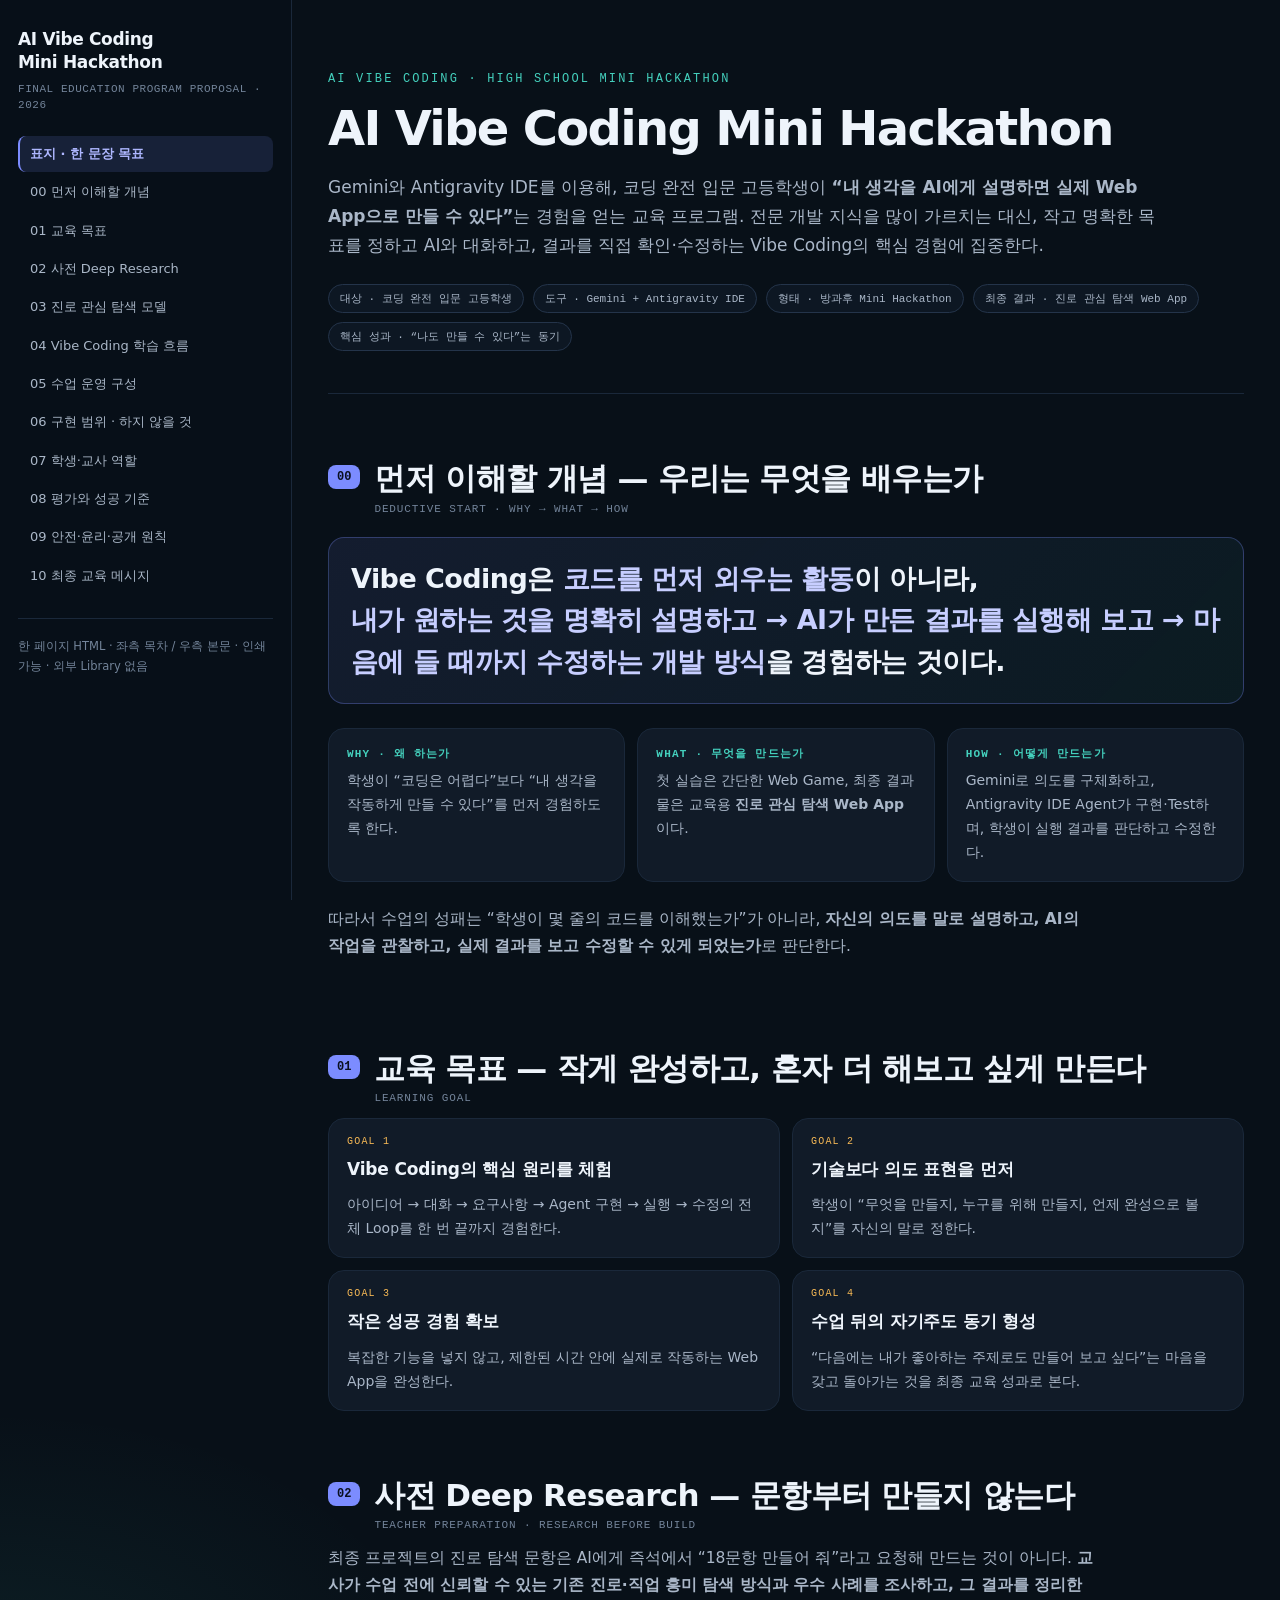
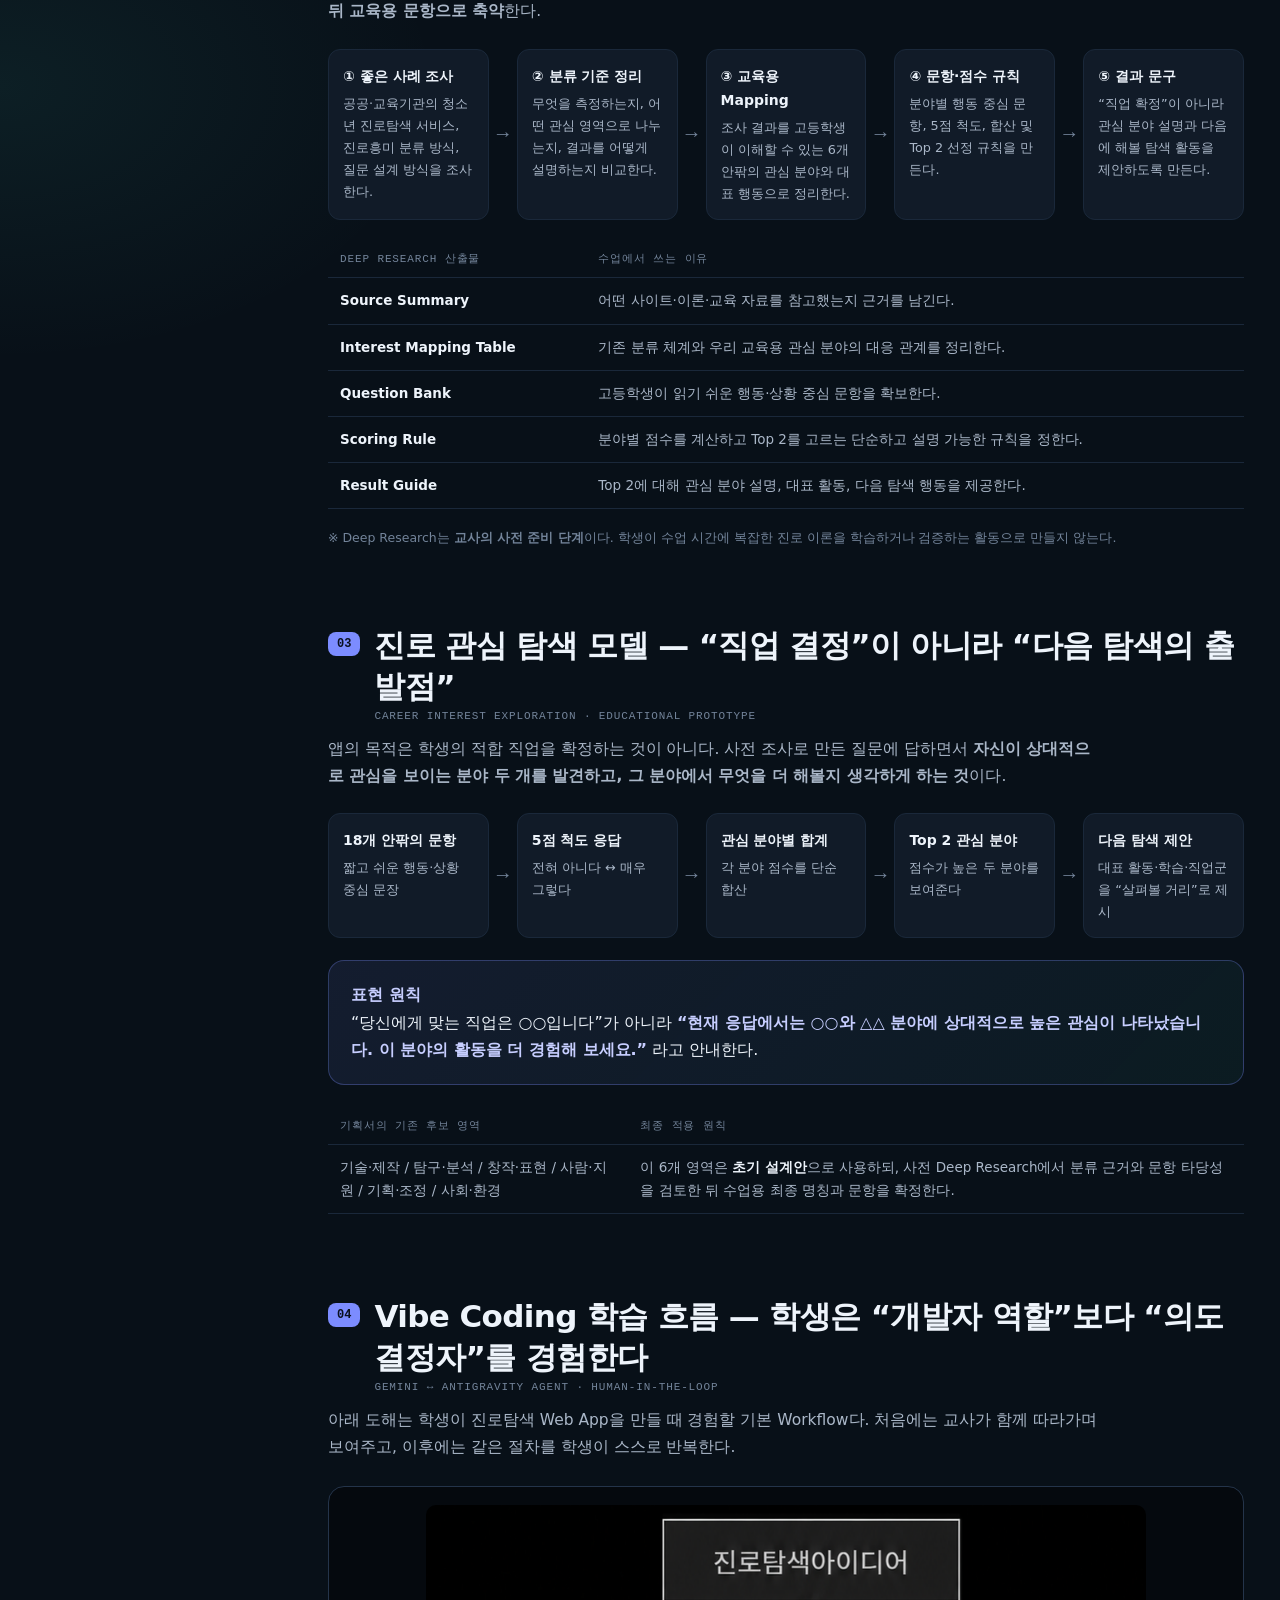
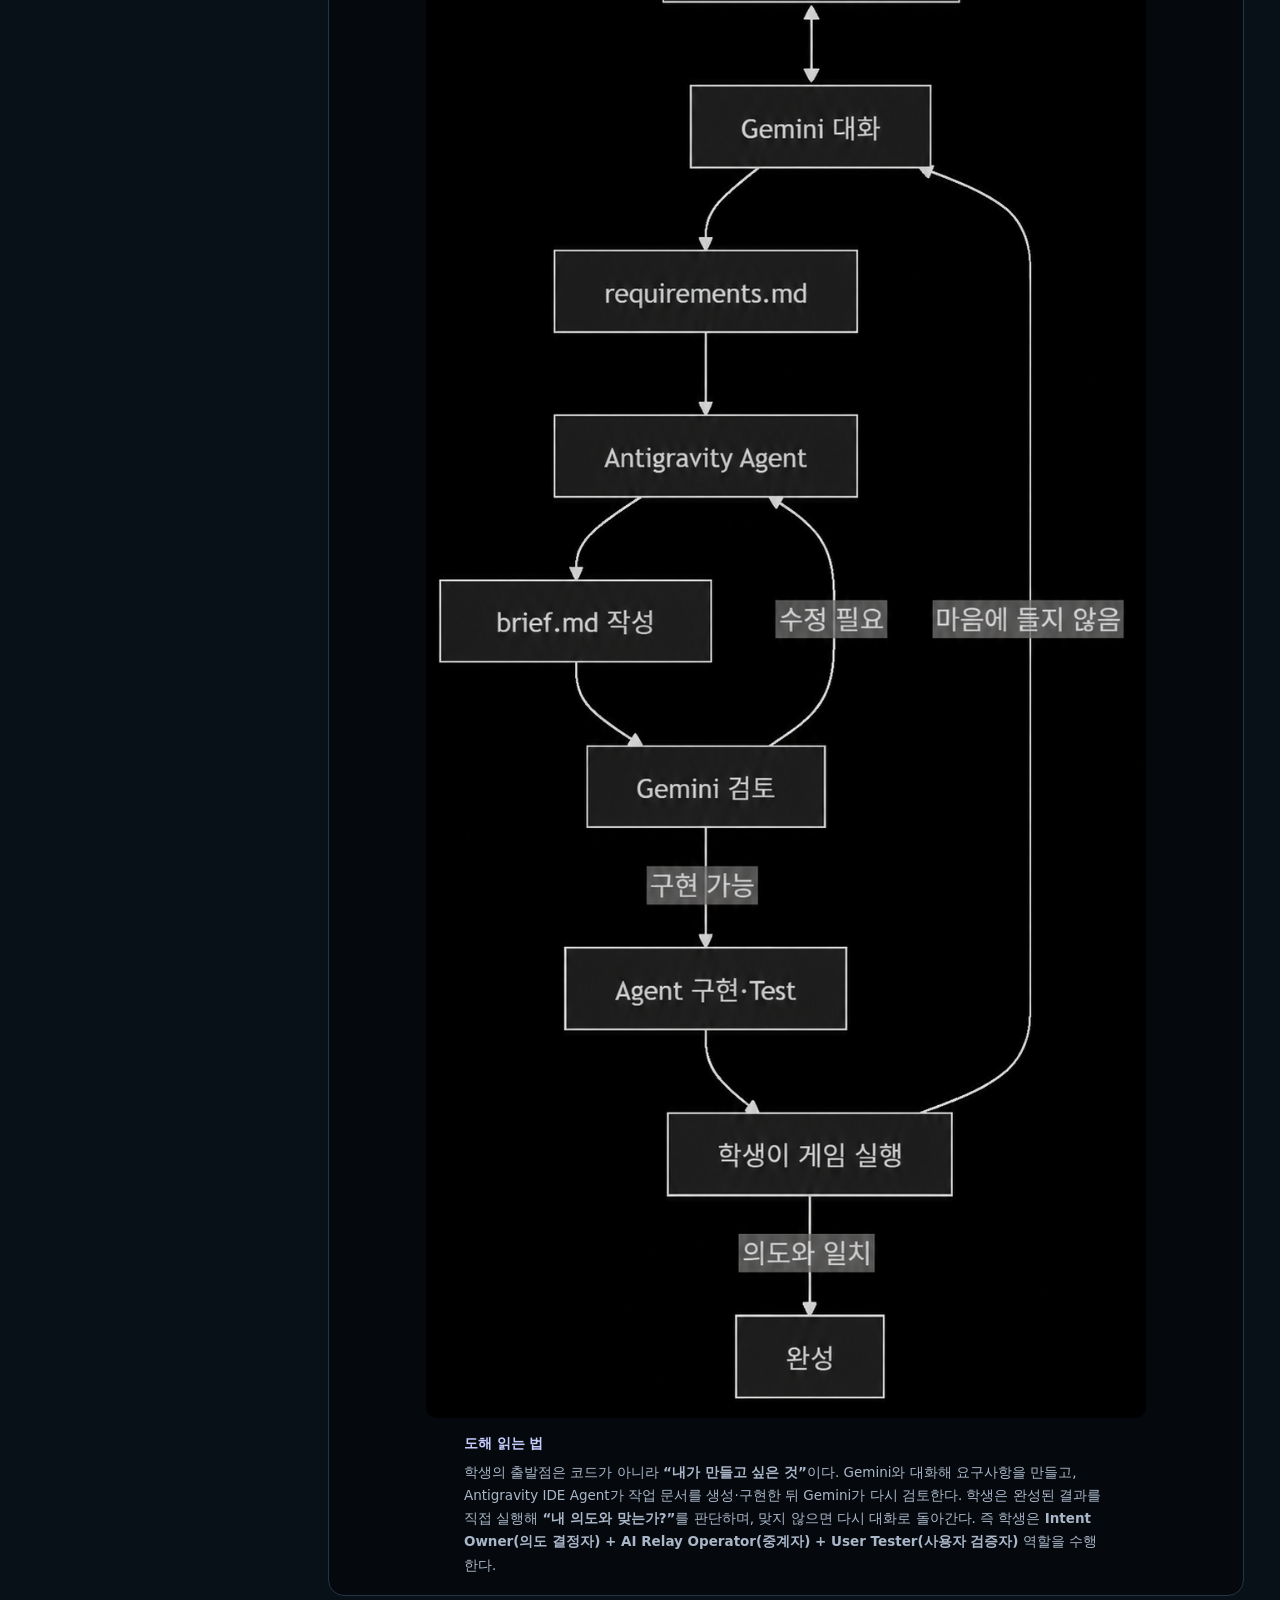
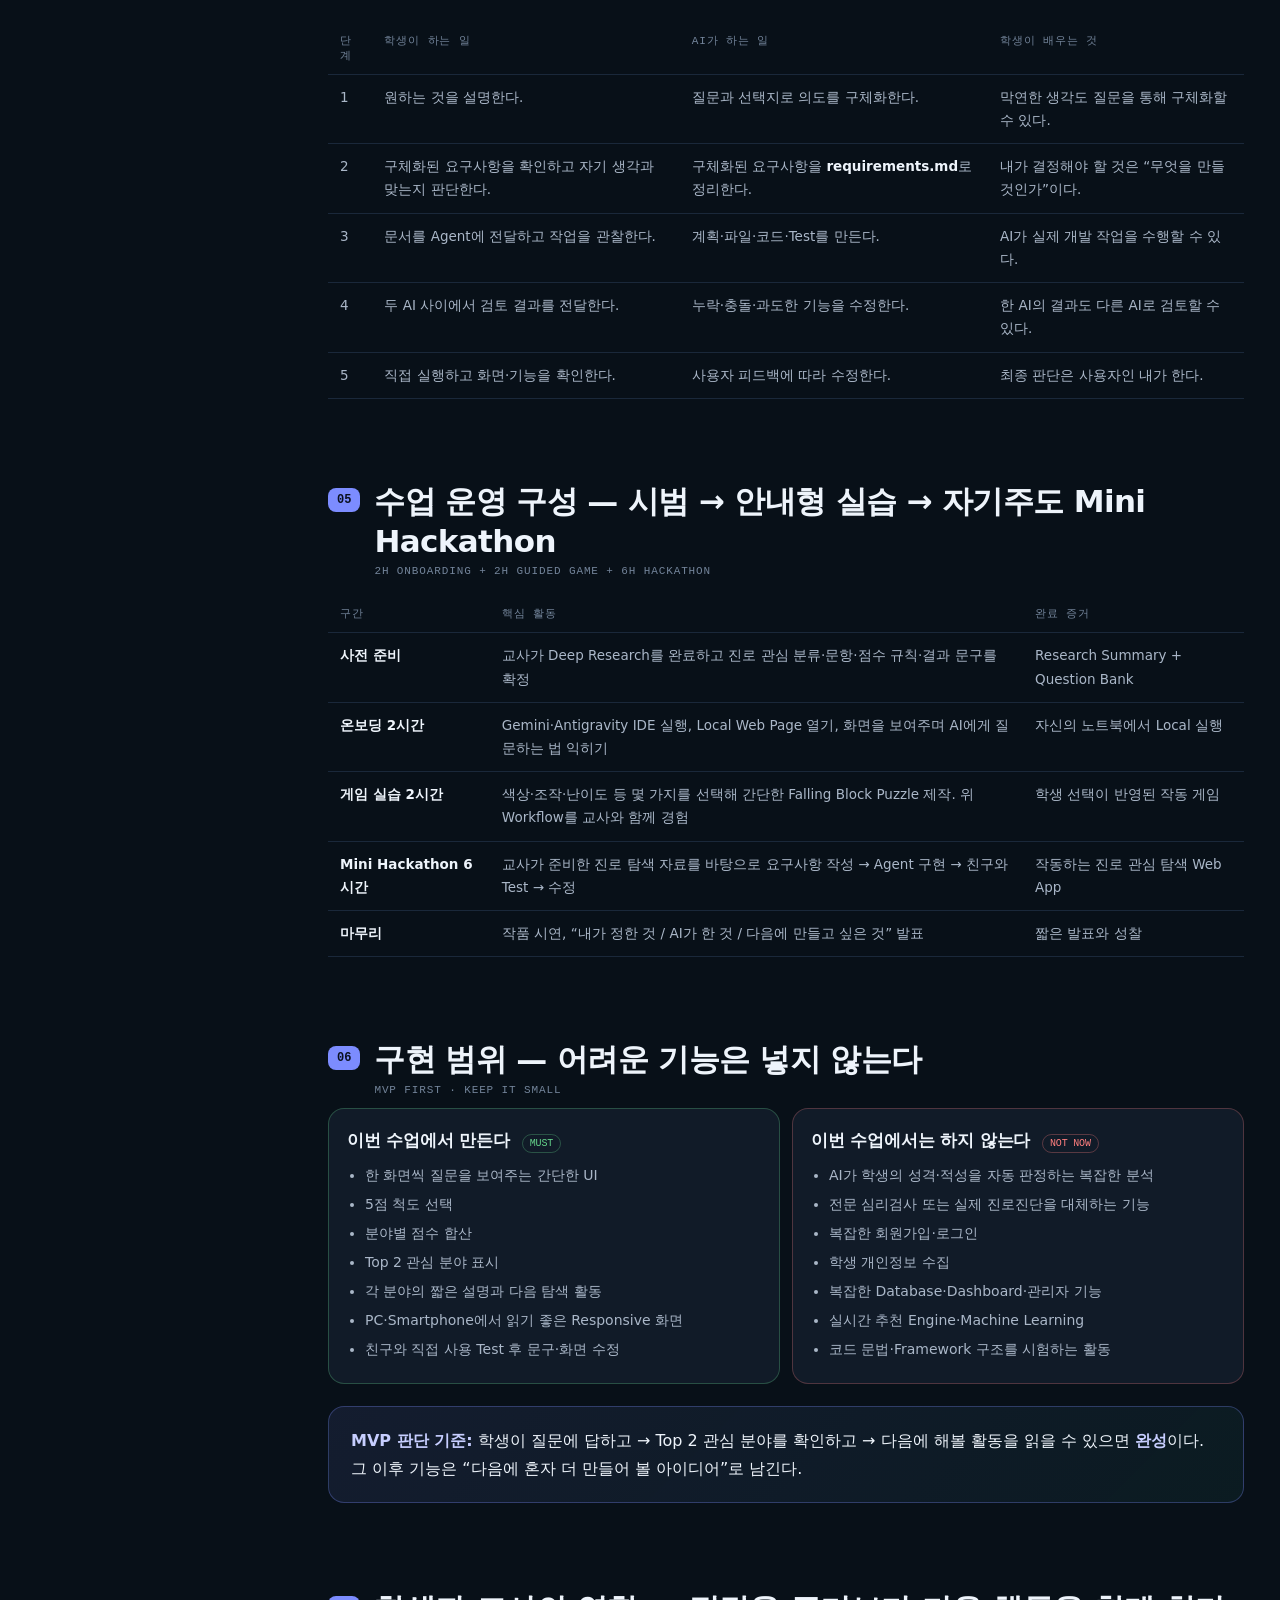
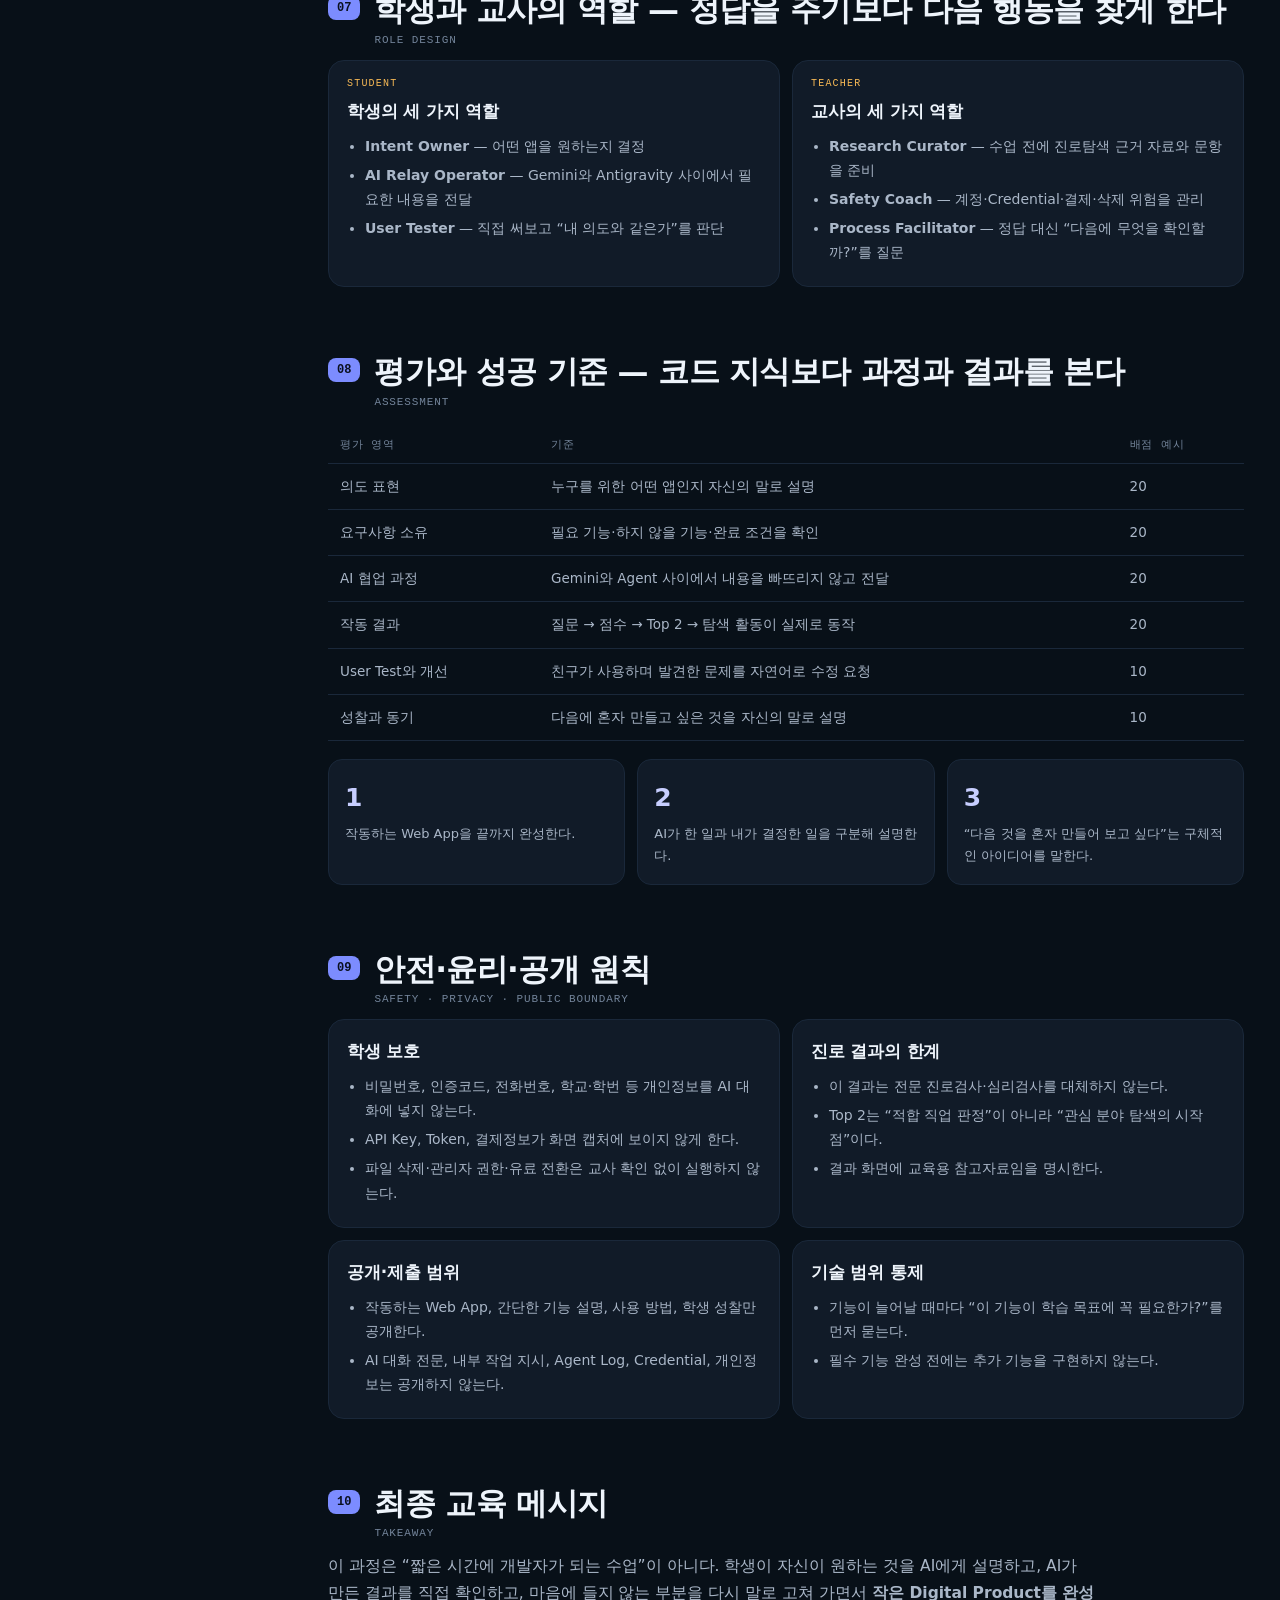
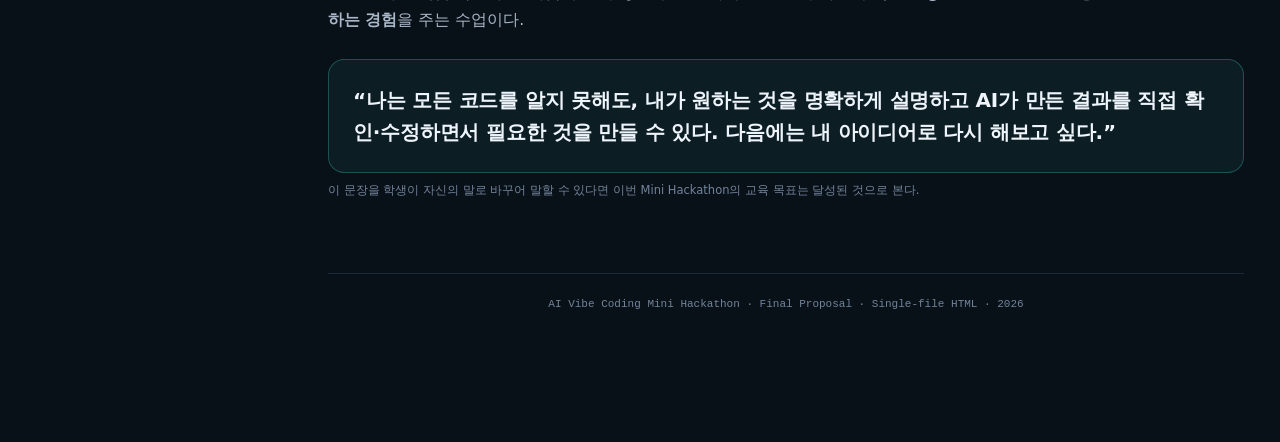
==== commit e7660525: "Update learning material 1 (Final Proposal)" ====
--- a/learning/1_AI_Vibe_Coding_Mini_Hackathon_Final_Proposal_-1.html
+++ b/learning/1_AI_Vibe_Coding_Mini_Hackathon_Final_Proposal_-1.html
@@ -1,478 +1,1177 @@
 <!DOCTYPE html>
 <html lang="ko">
+
 <head>
-<meta charset="utf-8">
-<meta name="viewport" content="width=device-width, initial-scale=1">
-<title>AI Vibe Coding Mini Hackathon — 최종 교육 프로그램 기획서</title>
-<style>
-:root {
-  --bg:#081018;
-  --bg2:#0b1420;
-  --panel:#111b28;
-  --panel2:#162235;
-  --line:#24344a;
-  --line2:#1a283a;
-  --ink:#eef4fb;
-  --muted:#aab7c8;
-  --dim:#73849a;
-  --accent:#7c8cff;
-  --accent2:#44d0bd;
-  --accent3:#f7b955;
-  --ok:#65d58b;
-  --warn:#ffcc66;
-  --danger:#ff7f7f;
-  --radius:16px;
-  --sans:-apple-system,BlinkMacSystemFont,"Pretendard","Apple SD Gothic Neo","Noto Sans KR","Malgun Gothic",system-ui,sans-serif;
-  --mono:ui-monospace,"SFMono-Regular","JetBrains Mono",Menlo,Consolas,monospace;
-}
-*{box-sizing:border-box}
-html{scroll-behavior:smooth}
-body{
-  margin:0;
-  background:
-    radial-gradient(900px 600px at 85% -10%,rgba(124,140,255,.12),transparent 60%),
-    radial-gradient(800px 500px at 0 20%,rgba(68,208,189,.08),transparent 55%),
-    var(--bg);
-  color:var(--ink);
-  font-family:var(--sans);
-  line-height:1.72;
-  -webkit-font-smoothing:antialiased;
-}
-a{color:inherit}
-.layout{display:flex;max-width:1600px;margin:0 auto;align-items:flex-start}
-.side{
-  width:292px;flex:none;position:sticky;top:0;height:100vh;overflow:auto;
-  border-right:1px solid var(--line2);background:rgba(8,16,24,.96);
-  padding:28px 18px 90px;scrollbar-width:thin;
-}
-.brand{font-size:17px;font-weight:850;line-height:1.35;letter-spacing:-.02em}
-.brand-sub{font:11px/1.5 var(--mono);color:var(--dim);letter-spacing:.05em;margin:7px 0 22px}
-.side nav a{
-  display:block;text-decoration:none;color:var(--muted);font-size:13px;
-  padding:7px 10px;border-radius:8px;border-left:2px solid transparent;margin:2px 0;
-  transition:.15s
-}
-.side nav a:hover{background:rgba(124,140,255,.10);color:var(--ink)}
-.side nav a.active{background:rgba(124,140,255,.14);color:#aeb7ff;border-left-color:var(--accent);font-weight:700}
-.side .tiny{margin-top:24px;padding-top:18px;border-top:1px solid var(--line2);font-size:11.5px;color:var(--dim)}
-.main{flex:1;min-width:0}
-.mobile-nav{
-  display:none;position:sticky;top:0;z-index:20;background:rgba(8,16,24,.9);
-  backdrop-filter:blur(12px);border-bottom:1px solid var(--line2);padding:9px 12px;overflow-x:auto;gap:7px
-}
-.mobile-nav a{flex:0 0 auto;text-decoration:none;font:11.5px var(--mono);color:var(--muted);border:1px solid var(--line);border-radius:999px;padding:6px 10px}
-.wrap{max-width:1040px;margin:0 auto;padding:0 36px 120px}
-.hero{padding:72px 0 42px;border-bottom:1px solid var(--line2)}
-.kicker{font:12px var(--mono);letter-spacing:.18em;text-transform:uppercase;color:var(--accent2);margin:0 0 14px}
-h1{font-size:clamp(31px,5vw,48px);line-height:1.18;margin:0 0 16px;letter-spacing:-.035em}
-.lede{font-size:17px;color:var(--muted);max-width:78ch;margin:0}
-.meta{display:flex;flex-wrap:wrap;gap:9px;margin-top:24px}
-.tag{font:11px var(--mono);color:var(--muted);padding:6px 11px;border:1px solid var(--line);border-radius:999px;background:rgba(17,27,40,.7)}
-.section{padding-top:64px;scroll-margin-top:24px}
-.section-head{display:flex;gap:14px;align-items:flex-start;margin-bottom:12px}
-.num{font:700 12px var(--mono);background:var(--accent);color:#0a1020;border-radius:8px;padding:5px 9px;margin-top:7px}
-h2{font-size:clamp(23px,3.5vw,31px);line-height:1.3;margin:0;letter-spacing:-.02em}
-h3{font-size:17px;margin:0 0 8px;letter-spacing:-.01em}
-.sub{font:11px var(--mono);color:var(--dim);letter-spacing:.08em;margin:4px 0 0}
-.intro{color:var(--muted);font-size:15.5px;max-width:78ch;margin:14px 0 24px}
-.callout{
-  background:linear-gradient(135deg,rgba(124,140,255,.10),rgba(68,208,189,.06));
-  border:1px solid rgba(124,140,255,.30);border-radius:var(--radius);padding:20px 22px;margin:22px 0
-}
-.callout strong{color:#c7ceff}
-.statement{
-  font-size:clamp(20px,3vw,27px);line-height:1.55;font-weight:800;letter-spacing:-.02em;
-  margin:0
-}
-.logic{display:grid;grid-template-columns:repeat(3,1fr);gap:12px;margin:24px 0}
-.logic .box,.card{
-  background:var(--panel);border:1px solid var(--line2);border-radius:var(--radius);padding:17px 18px
-}
-.logic .box b{display:block;font:700 11px var(--mono);letter-spacing:.11em;color:var(--accent2);margin-bottom:7px}
-.logic .box p,.card p{margin:0;color:var(--muted);font-size:14px}
-.cards{display:grid;grid-template-columns:repeat(2,minmax(0,1fr));gap:12px;margin-top:14px}
-.card .label{font:10px var(--mono);letter-spacing:.12em;color:var(--accent3);margin-bottom:8px}
-.card ul{margin:8px 0 0;padding-left:18px;color:var(--muted);font-size:14px}
-.card li{margin-bottom:5px}
-.flow{
-  margin:26px 0;background:#05090e;border:1px solid var(--line);border-radius:var(--radius);
-  padding:18px;text-align:center
-}
-.flow img{display:block;max-width:min(100%,720px);height:auto;margin:0 auto;border-radius:10px}
-.flow figcaption{margin:14px auto 0;color:var(--muted);font-size:13.5px;max-width:75ch;text-align:left}
-.flow .cap-title{display:block;color:#c7ceff;font-weight:800;margin-bottom:5px}
-.pipeline{display:flex;align-items:stretch;gap:8px;flex-wrap:wrap;margin:20px 0}
-.pipe{
-  flex:1 1 145px;background:var(--panel);border:1px solid var(--line2);border-radius:12px;padding:14px 14px;
-  min-height:108px
-}
-.pipe b{display:block;color:var(--ink);font-size:14px;margin-bottom:5px}
-.pipe span{display:block;color:var(--muted);font-size:12.8px}
-.arrow{align-self:center;color:var(--dim);font:20px var(--mono)}
-table{width:100%;border-collapse:collapse;margin:18px 0;font-size:13.5px}
-th,td{padding:11px 12px;border-bottom:1px solid var(--line2);text-align:left;vertical-align:top}
-th{font:11px var(--mono);letter-spacing:.08em;color:var(--dim);text-transform:uppercase}
-td{color:var(--muted)}
-td strong{color:var(--ink)}
-.pill{display:inline-block;font:10px var(--mono);padding:3px 7px;border-radius:999px;border:1px solid var(--line);margin-right:4px;color:var(--muted)}
-.good{color:var(--ok)}
-.warn{color:var(--warn)}
-.scope{display:grid;grid-template-columns:1fr 1fr;gap:12px}
-.scope .do{border-color:rgba(101,213,139,.28)}
-.scope .dont{border-color:rgba(255,127,127,.26)}
-.scope h3 span{font:10px var(--mono);padding:3px 7px;border-radius:999px;margin-left:6px}
-.scope .do h3 span{color:var(--ok);border:1px solid rgba(101,213,139,.3)}
-.scope .dont h3 span{color:var(--danger);border:1px solid rgba(255,127,127,.3)}
-.scope ul{margin:8px 0 0;padding-left:18px;color:var(--muted);font-size:14px}
-.mini-note{font-size:12.5px;color:var(--dim);margin-top:8px}
-.outcome{display:grid;grid-template-columns:repeat(3,1fr);gap:12px;margin-top:16px}
-.metric{background:var(--panel);border:1px solid var(--line2);border-radius:14px;padding:16px}
-.metric .big{font-size:25px;font-weight:850;color:#c7ceff}
-.metric p{margin:4px 0 0;color:var(--muted);font-size:13px}
-.final-msg{
-  margin-top:26px;padding:24px;border-radius:16px;border:1px solid rgba(68,208,189,.3);
-  background:rgba(68,208,189,.07)
-}
-.final-msg p{font-size:20px;font-weight:800;margin:0;line-height:1.6;letter-spacing:-.01em}
-footer{margin-top:72px;padding-top:24px;border-top:1px solid var(--line2);color:var(--dim);font:11px var(--mono);text-align:center}
-.print-note{font-size:11.5px;color:var(--dim);margin-top:8px}
-@media(max-width:1180px){
-  .side{display:none} .mobile-nav{display:flex} .wrap{padding:0 22px 90px}
-}
-@media(max-width:720px){
-  .logic,.cards,.scope,.outcome{grid-template-columns:1fr}
-  .hero{padding-top:44px}
-  .wrap{padding-left:15px;padding-right:15px}
-  table{font-size:12.5px} th,td{padding:9px 8px}
-  .arrow{display:none}
-}
-@media print{
-  body{background:white;color:#111}
-  .side,.mobile-nav{display:none!important}
-  .wrap{max-width:none;padding:0 18mm 18mm}
-  .hero{padding-top:10mm}
-  .card,.logic .box,.callout,.pipe,.metric,.final-msg,.flow{background:#fff;border-color:#bbb}
-  p,td,.intro,.lede,.card p,.card ul,.flow figcaption,.pipe span,.mini-note{color:#333!important}
-  h1,h2,h3,.statement,.final-msg p{color:#111!important}
-}
-</style>
+  <meta charset="utf-8">
+  <meta name="viewport" content="width=device-width, initial-scale=1">
+  <title>AI Vibe Coding Mini Hackathon — 최종 교육 프로그램 기획서</title>
+  <style>
+    :root {
+      --bg: #081018;
+      --bg2: #0b1420;
+      --panel: #111b28;
+      --panel2: #162235;
+      --line: #24344a;
+      --line2: #1a283a;
+      --ink: #eef4fb;
+      --muted: #aab7c8;
+      --dim: #73849a;
+      --accent: #7c8cff;
+      --accent2: #44d0bd;
+      --accent3: #f7b955;
+      --ok: #65d58b;
+      --warn: #ffcc66;
+      --danger: #ff7f7f;
+      --radius: 16px;
+      --sans: -apple-system, BlinkMacSystemFont, "Pretendard", "Apple SD Gothic Neo", "Noto Sans KR", "Malgun Gothic", system-ui, sans-serif;
+      --mono: ui-monospace, "SFMono-Regular", "JetBrains Mono", Menlo, Consolas, monospace;
+    }
+
+    * {
+      box-sizing: border-box
+    }
+
+    html {
+      scroll-behavior: smooth
+    }
+
+    body {
+      margin: 0;
+      background:
+        radial-gradient(900px 600px at 85% -10%, rgba(124, 140, 255, .12), transparent 60%),
+        radial-gradient(800px 500px at 0 20%, rgba(68, 208, 189, .08), transparent 55%),
+        var(--bg);
+      color: var(--ink);
+      font-family: var(--sans);
+      line-height: 1.72;
+      -webkit-font-smoothing: antialiased;
+    }
+
+    a {
+      color: inherit
+    }
+
+    .layout {
+      display: flex;
+      max-width: 1600px;
+      margin: 0 auto;
+      align-items: flex-start
+    }
+
+    .side {
+      width: 292px;
+      flex: none;
+      position: sticky;
+      top: 0;
+      height: 100vh;
+      overflow: auto;
+      border-right: 1px solid var(--line2);
+      background: rgba(8, 16, 24, .96);
+      padding: 28px 18px 90px;
+      scrollbar-width: thin;
+    }
+
+    .brand {
+      font-size: 17px;
+      font-weight: 850;
+      line-height: 1.35;
+      letter-spacing: -.02em
+    }
+
+    .brand-sub {
+      font: 11px/1.5 var(--mono);
+      color: var(--dim);
+      letter-spacing: .05em;
+      margin: 7px 0 22px
+    }
+
+    .side nav a {
+      display: block;
+      text-decoration: none;
+      color: var(--muted);
+      font-size: 13px;
+      padding: 7px 10px;
+      border-radius: 8px;
+      border-left: 2px solid transparent;
+      margin: 2px 0;
+      transition: .15s
+    }
+
+    .side nav a:hover {
+      background: rgba(124, 140, 255, .10);
+      color: var(--ink)
+    }
+
+    .side nav a.active {
+      background: rgba(124, 140, 255, .14);
+      color: #aeb7ff;
+      border-left-color: var(--accent);
+      font-weight: 700
+    }
+
+    .side .tiny {
+      margin-top: 24px;
+      padding-top: 18px;
+      border-top: 1px solid var(--line2);
+      font-size: 11.5px;
+      color: var(--dim)
+    }
+
+    .main {
+      flex: 1;
+      min-width: 0
+    }
+
+    .mobile-nav {
+      display: none;
+      position: sticky;
+      top: 0;
+      z-index: 20;
+      background: rgba(8, 16, 24, .9);
+      backdrop-filter: blur(12px);
+      border-bottom: 1px solid var(--line2);
+      padding: 9px 12px;
+      overflow-x: auto;
+      gap: 7px
+    }
+
+    .mobile-nav a {
+      flex: 0 0 auto;
+      text-decoration: none;
+      font: 11.5px var(--mono);
+      color: var(--muted);
+      border: 1px solid var(--line);
+      border-radius: 999px;
+      padding: 6px 10px
+    }
+
+    .wrap {
+      max-width: 1040px;
+      margin: 0 auto;
+      padding: 0 36px 120px
+    }
+
+    .hero {
+      padding: 72px 0 42px;
+      border-bottom: 1px solid var(--line2)
+    }
+
+    .kicker {
+      font: 12px var(--mono);
+      letter-spacing: .18em;
+      text-transform: uppercase;
+      color: var(--accent2);
+      margin: 0 0 14px
+    }
+
+    h1 {
+      font-size: clamp(31px, 5vw, 48px);
+      line-height: 1.18;
+      margin: 0 0 16px;
+      letter-spacing: -.035em
+    }
+
+    .lede {
+      font-size: 17px;
+      color: var(--muted);
+      max-width: 78ch;
+      margin: 0
+    }
+
+    .meta {
+      display: flex;
+      flex-wrap: wrap;
+      gap: 9px;
+      margin-top: 24px
+    }
+
+    .tag {
+      font: 11px var(--mono);
+      color: var(--muted);
+      padding: 6px 11px;
+      border: 1px solid var(--line);
+      border-radius: 999px;
+      background: rgba(17, 27, 40, .7)
+    }
+
+    .section {
+      padding-top: 64px;
+      scroll-margin-top: 24px
+    }
+
+    .section-head {
+      display: flex;
+      gap: 14px;
+      align-items: flex-start;
+      margin-bottom: 12px
+    }
+
+    .num {
+      font: 700 12px var(--mono);
+      background: var(--accent);
+      color: #0a1020;
+      border-radius: 8px;
+      padding: 5px 9px;
+      margin-top: 7px
+    }
+
+    h2 {
+      font-size: clamp(23px, 3.5vw, 31px);
+      line-height: 1.3;
+      margin: 0;
+      letter-spacing: -.02em
+    }
+
+    h3 {
+      font-size: 17px;
+      margin: 0 0 8px;
+      letter-spacing: -.01em
+    }
+
+    .sub {
+      font: 11px var(--mono);
+      color: var(--dim);
+      letter-spacing: .08em;
+      margin: 4px 0 0
+    }
+
+    .intro {
+      color: var(--muted);
+      font-size: 15.5px;
+      max-width: 78ch;
+      margin: 14px 0 24px
+    }
+
+    .callout {
+      background: linear-gradient(135deg, rgba(124, 140, 255, .10), rgba(68, 208, 189, .06));
+      border: 1px solid rgba(124, 140, 255, .30);
+      border-radius: var(--radius);
+      padding: 20px 22px;
+      margin: 22px 0
+    }
+
+    .callout strong {
+      color: #c7ceff
+    }
+
+    .statement {
+      font-size: clamp(20px, 3vw, 27px);
+      line-height: 1.55;
+      font-weight: 800;
+      letter-spacing: -.02em;
+      margin: 0
+    }
+
+    .logic {
+      display: grid;
+      grid-template-columns: repeat(3, 1fr);
+      gap: 12px;
+      margin: 24px 0
+    }
+
+    .logic .box,
+    .card {
+      background: var(--panel);
+      border: 1px solid var(--line2);
+      border-radius: var(--radius);
+      padding: 17px 18px
+    }
+
+    .logic .box b {
+      display: block;
+      font: 700 11px var(--mono);
+      letter-spacing: .11em;
+      color: var(--accent2);
+      margin-bottom: 7px
+    }
+
+    .logic .box p,
+    .card p {
+      margin: 0;
+      color: var(--muted);
+      font-size: 14px
+    }
+
+    .cards {
+      display: grid;
+      grid-template-columns: repeat(2, minmax(0, 1fr));
+      gap: 12px;
+      margin-top: 14px
+    }
+
+    .card .label {
+      font: 10px var(--mono);
+      letter-spacing: .12em;
+      color: var(--accent3);
+      margin-bottom: 8px
+    }
+
+    .card ul {
+      margin: 8px 0 0;
+      padding-left: 18px;
+      color: var(--muted);
+      font-size: 14px
+    }
+
+    .card li {
+      margin-bottom: 5px
+    }
+
+    .flow {
+      margin: 26px 0;
+      background: #05090e;
+      border: 1px solid var(--line);
+      border-radius: var(--radius);
+      padding: 18px;
+      text-align: center
+    }
+
+    .flow img {
+      display: block;
+      max-width: min(100%, 720px);
+      height: auto;
+      margin: 0 auto;
+      border-radius: 10px
+    }
+
+    .flow figcaption {
+      margin: 14px auto 0;
+      color: var(--muted);
+      font-size: 13.5px;
+      max-width: 75ch;
+      text-align: left
+    }
+
+    .flow .cap-title {
+      display: block;
+      color: #c7ceff;
+      font-weight: 800;
+      margin-bottom: 5px
+    }
+
+    .pipeline {
+      display: flex;
+      align-items: stretch;
+      gap: 8px;
+      flex-wrap: wrap;
+      margin: 20px 0
+    }
+
+    .pipe {
+      flex: 1 1 145px;
+      background: var(--panel);
+      border: 1px solid var(--line2);
+      border-radius: 12px;
+      padding: 14px 14px;
+      min-height: 108px
+    }
+
+    .pipe b {
+      display: block;
+      color: var(--ink);
+      font-size: 14px;
+      margin-bottom: 5px
+    }
+
+    .pipe span {
+      display: block;
+      color: var(--muted);
+      font-size: 12.8px
+    }
+
+    .arrow {
+      align-self: center;
+      color: var(--dim);
+      font: 20px var(--mono)
+    }
+
+    table {
+      width: 100%;
+      border-collapse: collapse;
+      margin: 18px 0;
+      font-size: 13.5px
+    }
+
+    th,
+    td {
+      padding: 11px 12px;
+      border-bottom: 1px solid var(--line2);
+      text-align: left;
+      vertical-align: top
+    }
+
+    th {
+      font: 11px var(--mono);
+      letter-spacing: .08em;
+      color: var(--dim);
+      text-transform: uppercase
+    }
+
+    td {
+      color: var(--muted)
+    }
+
+    td strong {
+      color: var(--ink)
+    }
+
+    .pill {
+      display: inline-block;
+      font: 10px var(--mono);
+      padding: 3px 7px;
+      border-radius: 999px;
+      border: 1px solid var(--line);
+      margin-right: 4px;
+      color: var(--muted)
+    }
+
+    .good {
+      color: var(--ok)
+    }
+
+    .warn {
+      color: var(--warn)
+    }
+
+    .scope {
+      display: grid;
+      grid-template-columns: 1fr 1fr;
+      gap: 12px
+    }
+
+    .scope .do {
+      border-color: rgba(101, 213, 139, .28)
+    }
+
+    .scope .dont {
+      border-color: rgba(255, 127, 127, .26)
+    }
+
+    .scope h3 span {
+      font: 10px var(--mono);
+      padding: 3px 7px;
+      border-radius: 999px;
+      margin-left: 6px
+    }
+
+    .scope .do h3 span {
+      color: var(--ok);
+      border: 1px solid rgba(101, 213, 139, .3)
+    }
+
+    .scope .dont h3 span {
+      color: var(--danger);
+      border: 1px solid rgba(255, 127, 127, .3)
+    }
+
+    .scope ul {
+      margin: 8px 0 0;
+      padding-left: 18px;
+      color: var(--muted);
+      font-size: 14px
+    }
+
+    .mini-note {
+      font-size: 12.5px;
+      color: var(--dim);
+      margin-top: 8px
+    }
+
+    .outcome {
+      display: grid;
+      grid-template-columns: repeat(3, 1fr);
+      gap: 12px;
+      margin-top: 16px
+    }
+
+    .metric {
+      background: var(--panel);
+      border: 1px solid var(--line2);
+      border-radius: 14px;
+      padding: 16px
+    }
+
+    .metric .big {
+      font-size: 25px;
+      font-weight: 850;
+      color: #c7ceff
+    }
+
+    .metric p {
+      margin: 4px 0 0;
+      color: var(--muted);
+      font-size: 13px
+    }
+
+    .final-msg {
+      margin-top: 26px;
+      padding: 24px;
+      border-radius: 16px;
+      border: 1px solid rgba(68, 208, 189, .3);
+      background: rgba(68, 208, 189, .07)
+    }
+
+    .final-msg p {
+      font-size: 20px;
+      font-weight: 800;
+      margin: 0;
+      line-height: 1.6;
+      letter-spacing: -.01em
+    }
+
+    footer {
+      margin-top: 72px;
+      padding-top: 24px;
+      border-top: 1px solid var(--line2);
+      color: var(--dim);
+      font: 11px var(--mono);
+      text-align: center
+    }
+
+    .print-note {
+      font-size: 11.5px;
+      color: var(--dim);
+      margin-top: 8px
+    }
+
+    @media(max-width:1180px) {
+      .side {
+        display: none
+      }
+
+      .mobile-nav {
+        display: flex
+      }
+
+      .wrap {
+        padding: 0 22px 90px
+      }
+    }
+
+    @media(max-width:720px) {
+
+      .logic,
+      .cards,
+      .scope,
+      .outcome {
+        grid-template-columns: 1fr
+      }
+
+      .hero {
+        padding-top: 44px
+      }
+
+      .wrap {
+        padding-left: 15px;
+        padding-right: 15px
+      }
+
+      table {
+        font-size: 12.5px
+      }
+
+      th,
+      td {
+        padding: 9px 8px
+      }
+
+      .arrow {
+        display: none
+      }
+    }
+
+    @media print {
+      body {
+        background: white;
+        color: #111
+      }
+
+      .side,
+      .mobile-nav {
+        display: none !important
+      }
+
+      .wrap {
+        max-width: none;
+        padding: 0 18mm 18mm
+      }
+
+      .hero {
+        padding-top: 10mm
+      }
+
+      .card,
+      .logic .box,
+      .callout,
+      .pipe,
+      .metric,
+      .final-msg,
+      .flow {
+        background: #fff;
+        border-color: #bbb
+      }
+
+      p,
+      td,
+      .intro,
+      .lede,
+      .card p,
+      .card ul,
+      .flow figcaption,
+      .pipe span,
+      .mini-note {
+        color: #333 !important
+      }
+
+      h1,
+      h2,
+      h3,
+      .statement,
+      .final-msg p {
+        color: #111 !important
+      }
+    }
+  </style>
 </head>
+
 <body>
-<div class="layout">
-<aside class="side">
-  <div class="brand">AI Vibe Coding<br>Mini Hackathon</div>
-  <div class="brand-sub">FINAL EDUCATION PROGRAM PROPOSAL · 2026</div>
-  <nav id="toc">
-    <a href="#top">표지 · 한 문장 목표</a>
-    <a href="#concept">00 먼저 이해할 개념</a>
-    <a href="#goal">01 교육 목표</a>
-    <a href="#research">02 사전 Deep Research</a>
-    <a href="#career">03 진로 관심 탐색 모델</a>
-    <a href="#workflow">04 Vibe Coding 학습 흐름</a>
-    <a href="#program">05 수업 운영 구성</a>
-    <a href="#scope">06 구현 범위 · 하지 않을 것</a>
-    <a href="#roles">07 학생·교사 역할</a>
-    <a href="#assessment">08 평가와 성공 기준</a>
-    <a href="#safety">09 안전·윤리·공개 원칙</a>
-    <a href="#message">10 최종 교육 메시지</a>
-  </nav>
-  <div class="tiny">한 페이지 HTML · 좌측 목차 / 우측 본문 · 인쇄 가능 · 외부 Library 없음</div>
-</aside>
-
-<main class="main">
-<nav class="mobile-nav">
-  <a href="#concept">개념</a><a href="#research">Deep Research</a><a href="#career">진로탐색</a>
-  <a href="#workflow">Workflow</a><a href="#program">운영</a><a href="#scope">범위</a><a href="#message">메시지</a>
-</nav>
-
-<div class="wrap">
-<header class="hero" id="top">
-  <p class="kicker">AI VIBE CODING · HIGH SCHOOL MINI HACKATHON</p>
-  <h1>AI Vibe Coding Mini Hackathon</h1>
-  <p class="lede">
-    Gemini와 Antigravity IDE를 이용해, 코딩 완전 입문 고등학생이
-    <strong>“내 생각을 AI에게 설명하면 실제 Web App으로 만들 수 있다”</strong>는 경험을 얻는 교육 프로그램.
-    전문 개발 지식을 많이 가르치는 대신, 작고 명확한 목표를 정하고 AI와 대화하고,
-    결과를 직접 확인·수정하는 Vibe Coding의 핵심 경험에 집중한다.
-  </p>
-  <div class="meta">
-    <span class="tag">대상 · 코딩 완전 입문 고등학생</span>
-    <span class="tag">도구 · Gemini + Antigravity IDE</span>
-    <span class="tag">형태 · 방과후 Mini Hackathon</span>
-    <span class="tag">최종 결과 · 진로 관심 탐색 Web App</span>
-    <span class="tag">핵심 성과 · “나도 만들 수 있다”는 동기</span>
+  <div class="layout">
+    <aside class="side">
+      <div class="brand">AI Vibe Coding<br>Mini Hackathon</div>
+      <div class="brand-sub">FINAL EDUCATION PROGRAM PROPOSAL · 2026</div>
+      <nav id="toc">
+        <a href="#top">표지 · 한 문장 목표</a>
+        <a href="#concept">00 먼저 이해할 개념</a>
+        <a href="#goal">01 교육 목표</a>
+        <a href="#research">02 사전 Deep Research</a>
+        <a href="#career">03 진로 관심 탐색 모델</a>
+        <a href="#workflow">04 Vibe Coding 학습 흐름</a>
+        <a href="#program">05 수업 운영 구성</a>
+        <a href="#scope">06 구현 범위 · 하지 않을 것</a>
+        <a href="#roles">07 학생·교사 역할</a>
+        <a href="#assessment">08 평가와 성공 기준</a>
+        <a href="#safety">09 안전·윤리·공개 원칙</a>
+        <a href="#message">10 최종 교육 메시지</a>
+      </nav>
+      <div class="tiny">한 페이지 HTML · 좌측 목차 / 우측 본문 · 인쇄 가능 · 외부 Library 없음</div>
+    </aside>
+
+    <main class="main">
+      <nav class="mobile-nav">
+        <a href="#concept">개념</a><a href="#research">Deep Research</a><a href="#career">진로탐색</a>
+        <a href="#workflow">Workflow</a><a href="#program">운영</a><a href="#scope">범위</a><a href="#message">메시지</a>
+      </nav>
+
+      <div class="wrap">
+        <header class="hero" id="top">
+          <p class="kicker">AI VIBE CODING · HIGH SCHOOL MINI HACKATHON</p>
+          <h1>AI Vibe Coding Mini Hackathon</h1>
+          <p class="lede">
+            Gemini와 Antigravity IDE를 이용해, 코딩 완전 입문 고등학생이
+            <strong>“내 생각을 AI에게 설명하면 실제 Web App으로 만들 수 있다”</strong>는 경험을 얻는 교육 프로그램.
+            전문 개발 지식을 많이 가르치는 대신, 작고 명확한 목표를 정하고 AI와 대화하고,
+            결과를 직접 확인·수정하는 Vibe Coding의 핵심 경험에 집중한다.
+          </p>
+          <div class="meta">
+            <span class="tag">대상 · 코딩 완전 입문 고등학생</span>
+            <span class="tag">도구 · Gemini + Antigravity IDE</span>
+            <span class="tag">형태 · 방과후 Mini Hackathon</span>
+            <span class="tag">최종 결과 · 진로 관심 탐색 Web App</span>
+            <span class="tag">핵심 성과 · “나도 만들 수 있다”는 동기</span>
+          </div>
+        </header>
+
+        <section class="section" id="concept">
+          <div class="section-head"><span class="num">00</span>
+            <div>
+              <h2>먼저 이해할 개념 — 우리는 무엇을 배우는가</h2>
+              <p class="sub">DEDUCTIVE START · WHY → WHAT → HOW</p>
+            </div>
+          </div>
+          <div class="callout">
+            <p class="statement">Vibe Coding은 <strong>코드를 먼저 외우는 활동</strong>이 아니라,<br>
+              <strong>내가 원하는 것을 명확히 설명하고 → AI가 만든 결과를 실행해 보고 → 마음에 들 때까지 수정하는 개발 방식</strong>을 경험하는 것이다.
+            </p>
+          </div>
+          <div class="logic">
+            <div class="box"><b>WHY · 왜 하는가</b>
+              <p>학생이 “코딩은 어렵다”보다 “내 생각을 작동하게 만들 수 있다”를 먼저 경험하도록 한다.</p>
+            </div>
+            <div class="box"><b>WHAT · 무엇을 만드는가</b>
+              <p>첫 실습은 간단한 Web Game, 최종 결과물은 교육용 <strong>진로 관심 탐색 Web App</strong>이다.</p>
+            </div>
+            <div class="box"><b>HOW · 어떻게 만드는가</b>
+              <p>Gemini로 의도를 구체화하고, Antigravity IDE Agent가 구현·Test하며, 학생이 실행 결과를 판단하고 수정한다.</p>
+            </div>
+          </div>
+          <p class="intro">
+            따라서 수업의 성패는 “학생이 몇 줄의 코드를 이해했는가”가 아니라,
+            <strong>자신의 의도를 말로 설명하고, AI의 작업을 관찰하고, 실제 결과를 보고 수정할 수 있게 되었는가</strong>로 판단한다.
+          </p>
+        </section>
+
+        <section class="section" id="goal">
+          <div class="section-head"><span class="num">01</span>
+            <div>
+              <h2>교육 목표 — 작게 완성하고, 혼자 더 해보고 싶게 만든다</h2>
+              <p class="sub">LEARNING GOAL</p>
+            </div>
+          </div>
+          <div class="cards">
+            <div class="card">
+              <div class="label">GOAL 1</div>
+              <h3>Vibe Coding의 핵심 원리를 체험</h3>
+              <p>아이디어 → 대화 → 요구사항 → Agent 구현 → 실행 → 수정의 전체 Loop를 한 번 끝까지 경험한다.</p>
+            </div>
+            <div class="card">
+              <div class="label">GOAL 2</div>
+              <h3>기술보다 의도 표현을 먼저</h3>
+              <p>학생이 “무엇을 만들지, 누구를 위해 만들지, 언제 완성으로 볼지”를 자신의 말로 정한다.</p>
+            </div>
+            <div class="card">
+              <div class="label">GOAL 3</div>
+              <h3>작은 성공 경험 확보</h3>
+              <p>복잡한 기능을 넣지 않고, 제한된 시간 안에 실제로 작동하는 Web App을 완성한다.</p>
+            </div>
+            <div class="card">
+              <div class="label">GOAL 4</div>
+              <h3>수업 뒤의 자기주도 동기 형성</h3>
+              <p>“다음에는 내가 좋아하는 주제로도 만들어 보고 싶다”는 마음을 갖고 돌아가는 것을 최종 교육 성과로 본다.</p>
+            </div>
+          </div>
+        </section>
+
+        <section class="section" id="research">
+          <div class="section-head"><span class="num">02</span>
+            <div>
+              <h2>사전 Deep Research — 문항부터 만들지 않는다</h2>
+              <p class="sub">TEACHER PREPARATION · RESEARCH BEFORE BUILD</p>
+            </div>
+          </div>
+          <p class="intro">
+            최종 프로젝트의 진로 탐색 문항은 AI에게 즉석에서 “18문항 만들어 줘”라고 요청해 만드는 것이 아니다.
+            <strong>교사가 수업 전에 신뢰할 수 있는 기존 진로·직업 흥미 탐색 방식과 우수 사례를 조사하고,
+              그 결과를 정리한 뒤 교육용 문항으로 축약</strong>한다.
+          </p>
+          <div class="pipeline">
+            <div class="pipe"><b>① 좋은 사례 조사</b><span>공공·교육기관의 청소년 진로탐색 서비스, 진로흥미 분류 방식, 질문 설계 방식을 조사한다.</span></div>
+            <div class="arrow">→</div>
+            <div class="pipe"><b>② 분류 기준 정리</b><span>무엇을 측정하는지, 어떤 관심 영역으로 나누는지, 결과를 어떻게 설명하는지 비교한다.</span></div>
+            <div class="arrow">→</div>
+            <div class="pipe"><b>③ 교육용 Mapping</b><span>조사 결과를 고등학생이 이해할 수 있는 6개 안팎의 관심 분야와 대표 행동으로 정리한다.</span></div>
+            <div class="arrow">→</div>
+            <div class="pipe"><b>④ 문항·점수 규칙</b><span>분야별 행동 중심 문항, 5점 척도, 합산 및 Top 2 선정 규칙을 만든다.</span></div>
+            <div class="arrow">→</div>
+            <div class="pipe"><b>⑤ 결과 문구</b><span>“직업 확정”이 아니라 관심 분야 설명과 다음에 해볼 탐색 활동을 제안하도록 만든다.</span></div>
+          </div>
+
+          <table>
+            <thead>
+              <tr>
+                <th>Deep Research 산출물</th>
+                <th>수업에서 쓰는 이유</th>
+              </tr>
+            </thead>
+            <tbody>
+              <tr>
+                <td><strong>Source Summary</strong></td>
+                <td>어떤 사이트·이론·교육 자료를 참고했는지 근거를 남긴다.</td>
+              </tr>
+              <tr>
+                <td><strong>Interest Mapping Table</strong></td>
+                <td>기존 분류 체계와 우리 교육용 관심 분야의 대응 관계를 정리한다.</td>
+              </tr>
+              <tr>
+                <td><strong>Question Bank</strong></td>
+                <td>고등학생이 읽기 쉬운 행동·상황 중심 문항을 확보한다.</td>
+              </tr>
+              <tr>
+                <td><strong>Scoring Rule</strong></td>
+                <td>분야별 점수를 계산하고 Top 2를 고르는 단순하고 설명 가능한 규칙을 정한다.</td>
+              </tr>
+              <tr>
+                <td><strong>Result Guide</strong></td>
+                <td>Top 2에 대해 관심 분야 설명, 대표 활동, 다음 탐색 행동을 제공한다.</td>
+              </tr>
+            </tbody>
+          </table>
+          <p class="mini-note">※ Deep Research는 <strong>교사의 사전 준비 단계</strong>이다. 학생이 수업 시간에 복잡한 진로 이론을 학습하거나 검증하는 활동으로
+            만들지 않는다.</p>
+        </section>
+
+        <section class="section" id="career">
+          <div class="section-head"><span class="num">03</span>
+            <div>
+              <h2>진로 관심 탐색 모델 — “직업 결정”이 아니라 “다음 탐색의 출발점”</h2>
+              <p class="sub">CAREER INTEREST EXPLORATION · EDUCATIONAL PROTOTYPE</p>
+            </div>
+          </div>
+          <p class="intro">
+            앱의 목적은 학생의 적합 직업을 확정하는 것이 아니다. 사전 조사로 만든 질문에 답하면서
+            <strong>자신이 상대적으로 관심을 보이는 분야 두 개를 발견하고, 그 분야에서 무엇을 더 해볼지 생각하게 하는 것</strong>이다.
+          </p>
+          <div class="pipeline">
+            <div class="pipe"><b>18개 안팎의 문항</b><span>짧고 쉬운 행동·상황 중심 문장</span></div>
+            <div class="arrow">→</div>
+            <div class="pipe"><b>5점 척도 응답</b><span>전혀 아니다 ↔ 매우 그렇다</span></div>
+            <div class="arrow">→</div>
+            <div class="pipe"><b>관심 분야별 합계</b><span>각 분야 점수를 단순 합산</span></div>
+            <div class="arrow">→</div>
+            <div class="pipe"><b>Top 2 관심 분야</b><span>점수가 높은 두 분야를 보여준다</span></div>
+            <div class="arrow">→</div>
+            <div class="pipe"><b>다음 탐색 제안</b><span>대표 활동·학습·직업군을 “살펴볼 거리”로 제시</span></div>
+          </div>
+
+          <div class="callout">
+            <strong>표현 원칙</strong><br>
+            “당신에게 맞는 직업은 ○○입니다”가 아니라
+            <strong>“현재 응답에서는 ○○와 △△ 분야에 상대적으로 높은 관심이 나타났습니다. 이 분야의 활동을 더 경험해 보세요.”</strong>
+            라고 안내한다.
+          </div>
+
+          <table>
+            <thead>
+              <tr>
+                <th>기획서의 기존 후보 영역</th>
+                <th>최종 적용 원칙</th>
+              </tr>
+            </thead>
+            <tbody>
+              <tr>
+                <td>기술·제작 / 탐구·분석 / 창작·표현 / 사람·지원 / 기획·조정 / 사회·환경</td>
+                <td>이 6개 영역은 <strong>초기 설계안</strong>으로 사용하되, 사전 Deep Research에서 분류 근거와 문항 타당성을 검토한 뒤 수업용 최종 명칭과 문항을
+                  확정한다.</td>
+              </tr>
+            </tbody>
+          </table>
+        </section>
+
+        <section class="section" id="workflow">
+          <div class="section-head"><span class="num">04</span>
+            <div>
+              <h2>Vibe Coding 학습 흐름 — 학생은 “개발자 역할”보다 “의도 결정자”를 경험한다</h2>
+              <p class="sub">GEMINI ↔ ANTIGRAVITY AGENT · HUMAN-IN-THE-LOOP</p>
+            </div>
+          </div>
+          <p class="intro">
+            아래 도해는 학생이 진로탐색 Web App을 만들 때 경험할 기본 Workflow다.
+            처음에는 교사가 함께 따라가며 보여주고, 이후에는 같은 절차를 학생이 스스로 반복한다.
+          </p>
+
+          <figure class="flow">
+            <img
+              src="[data-uri]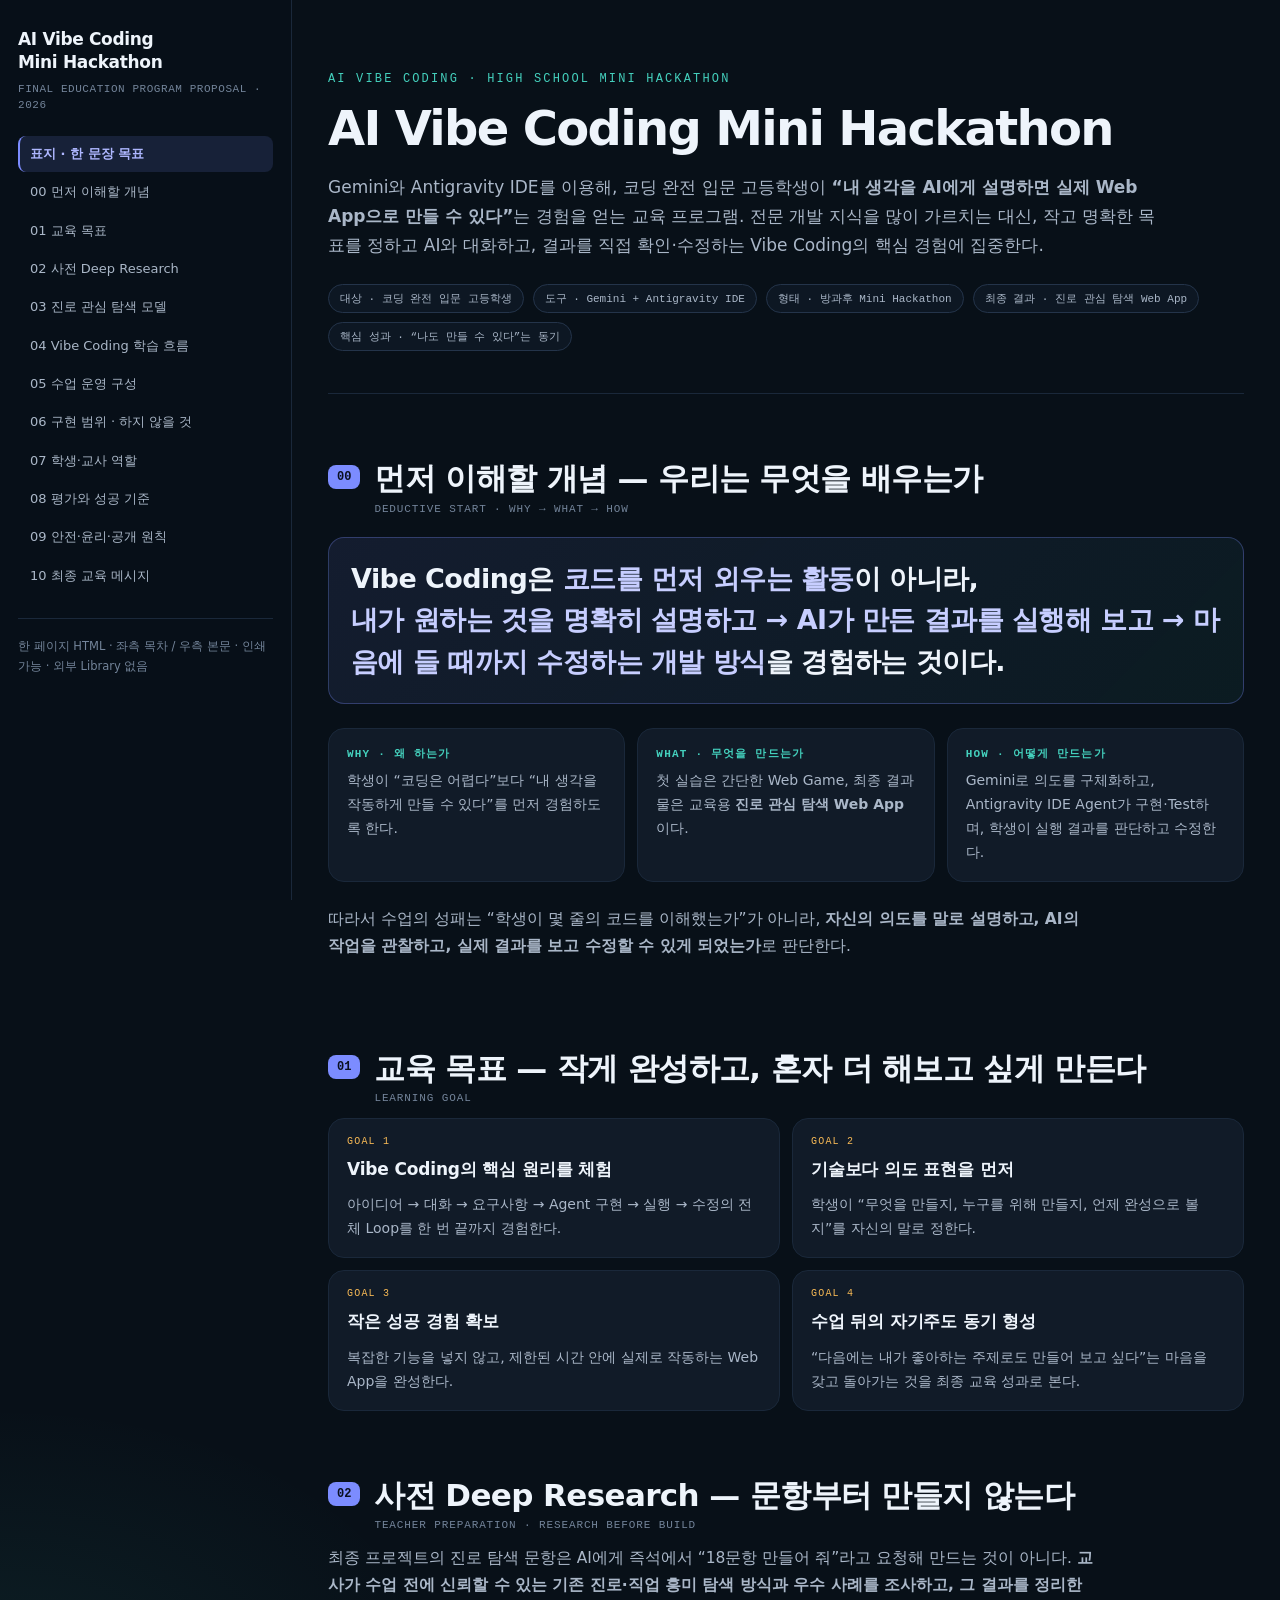
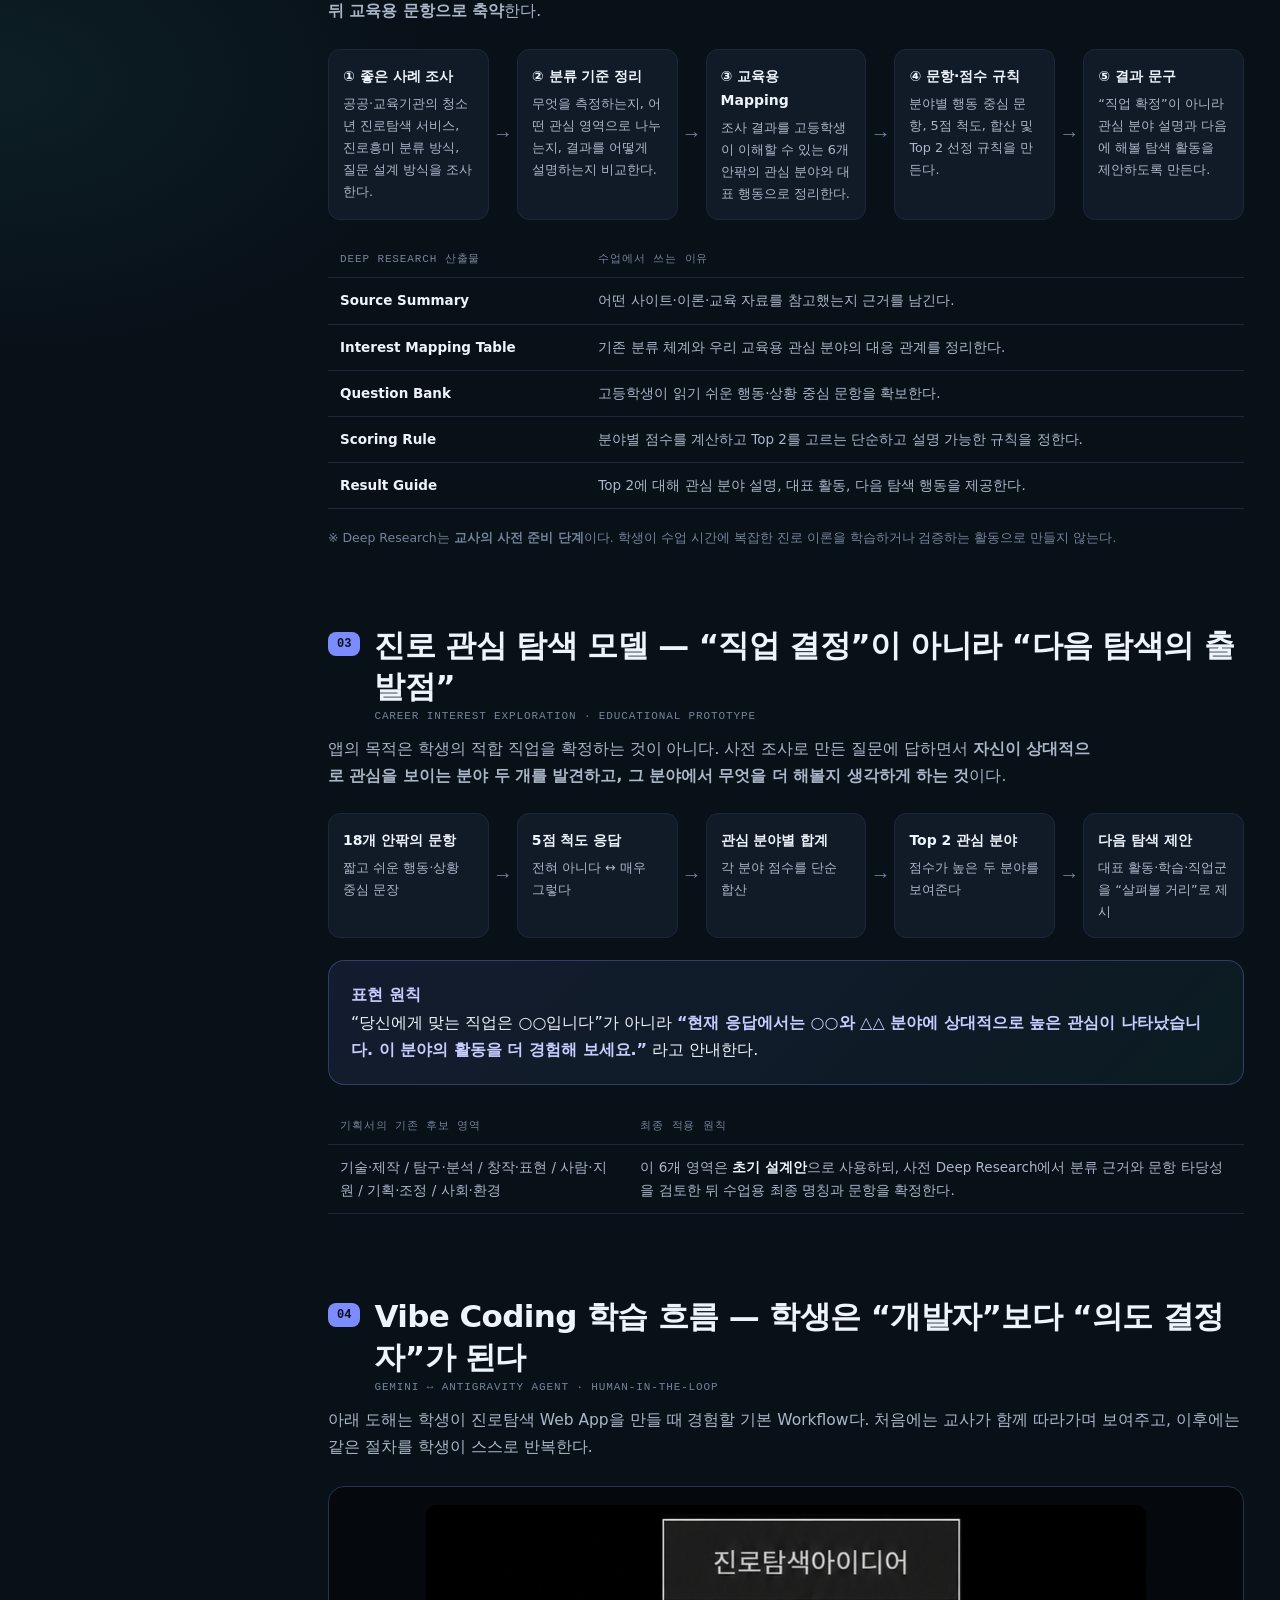
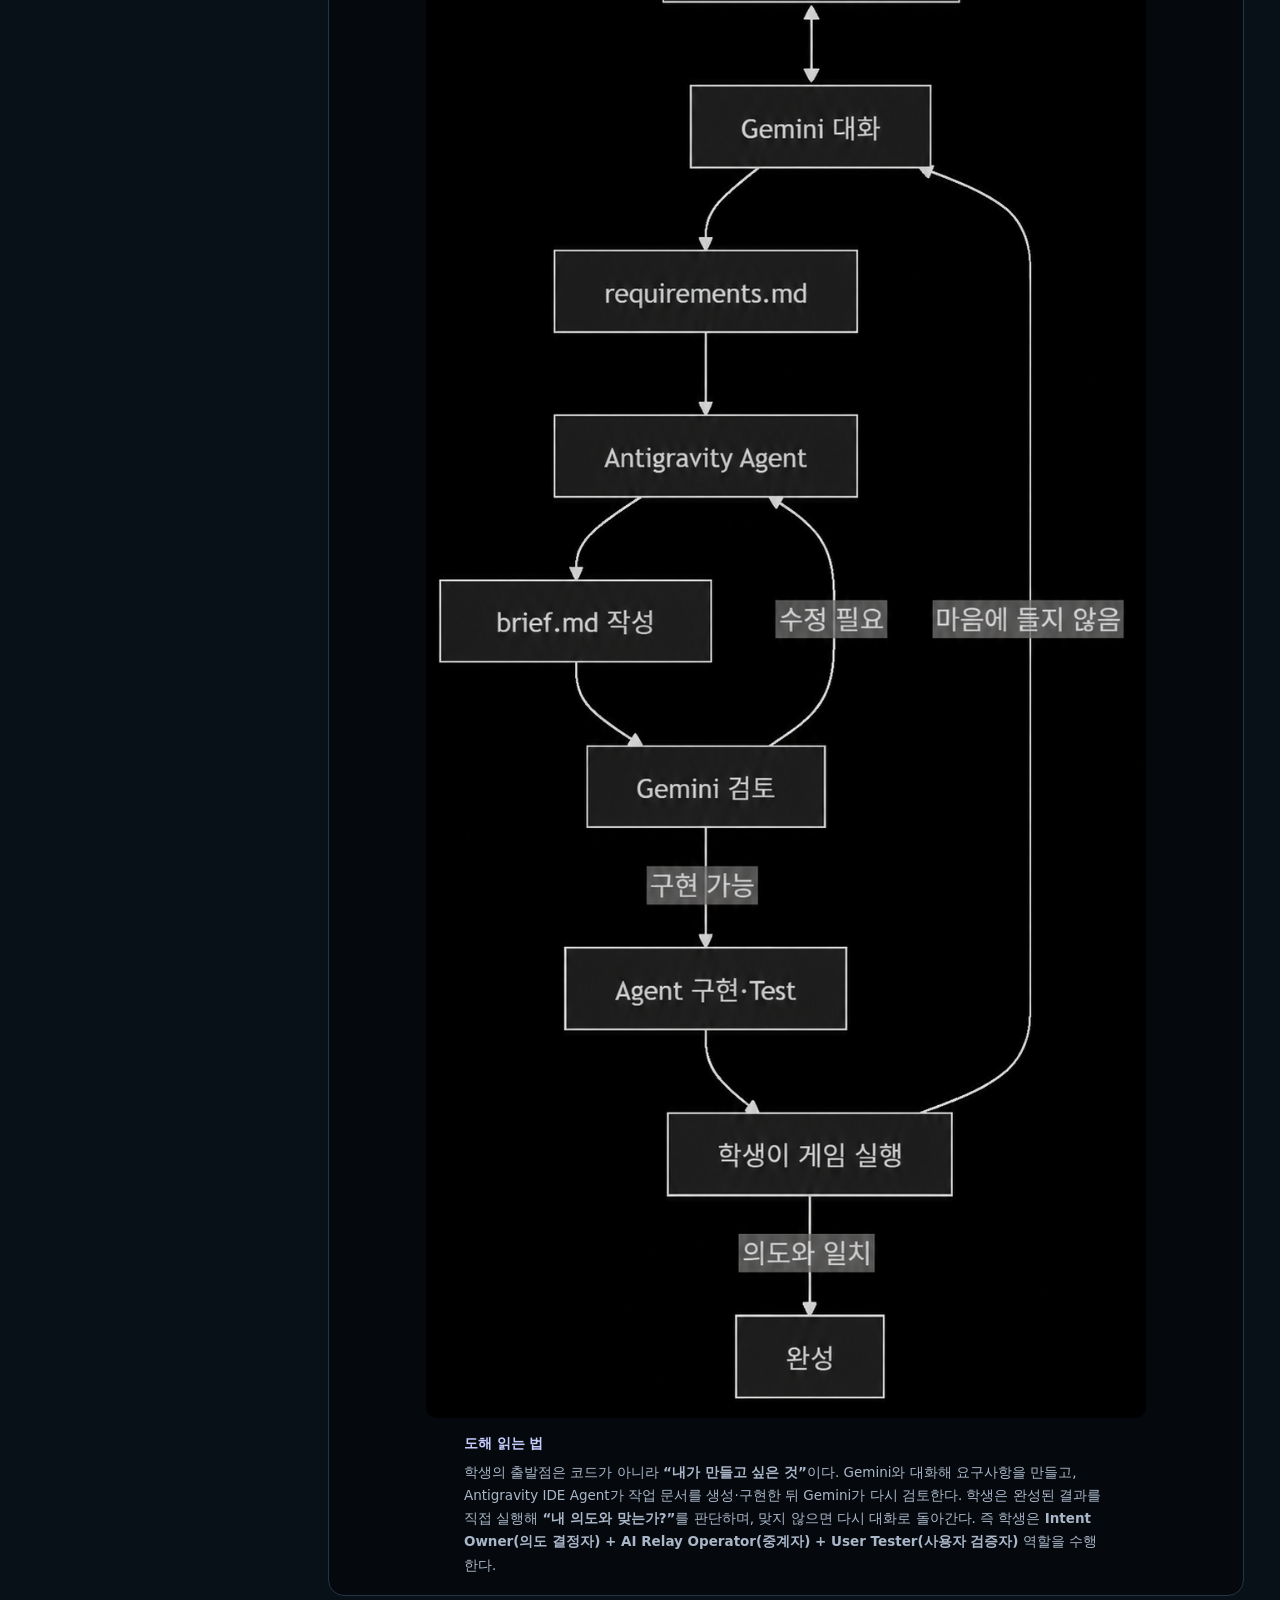
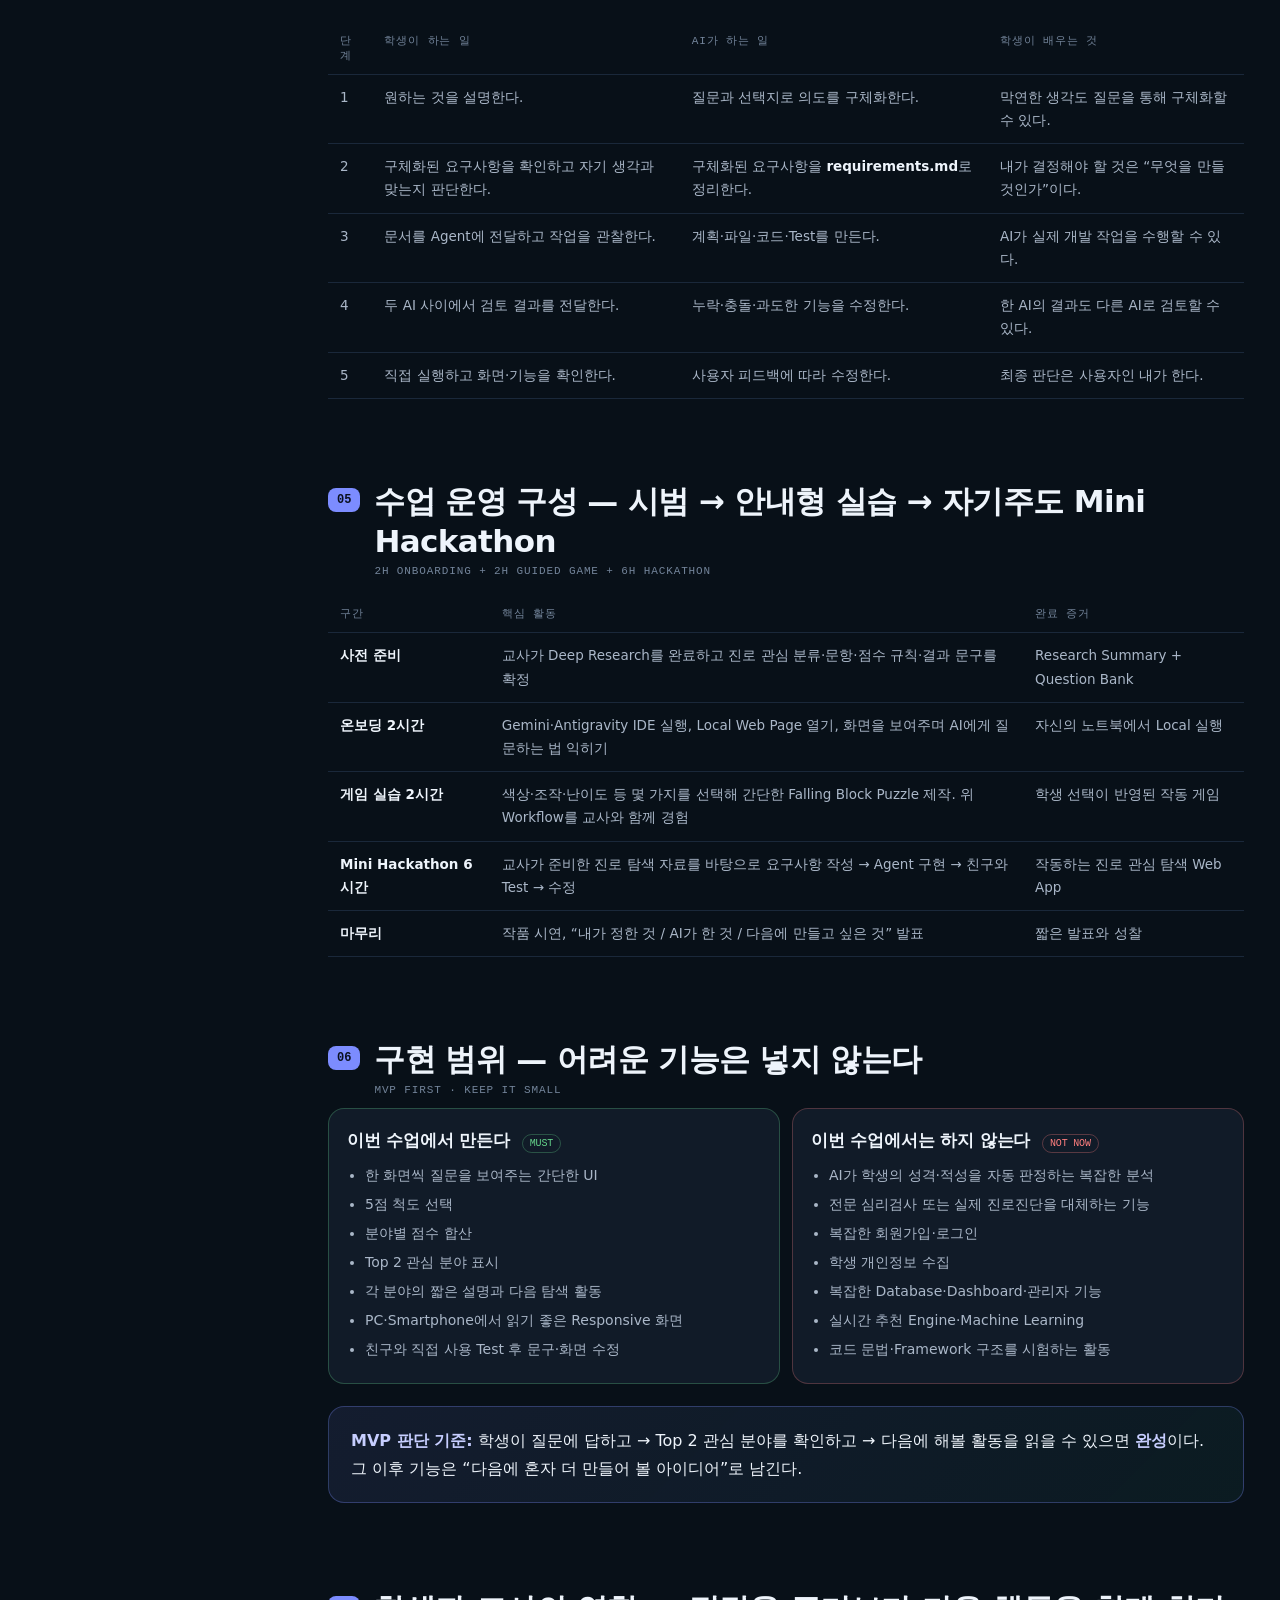
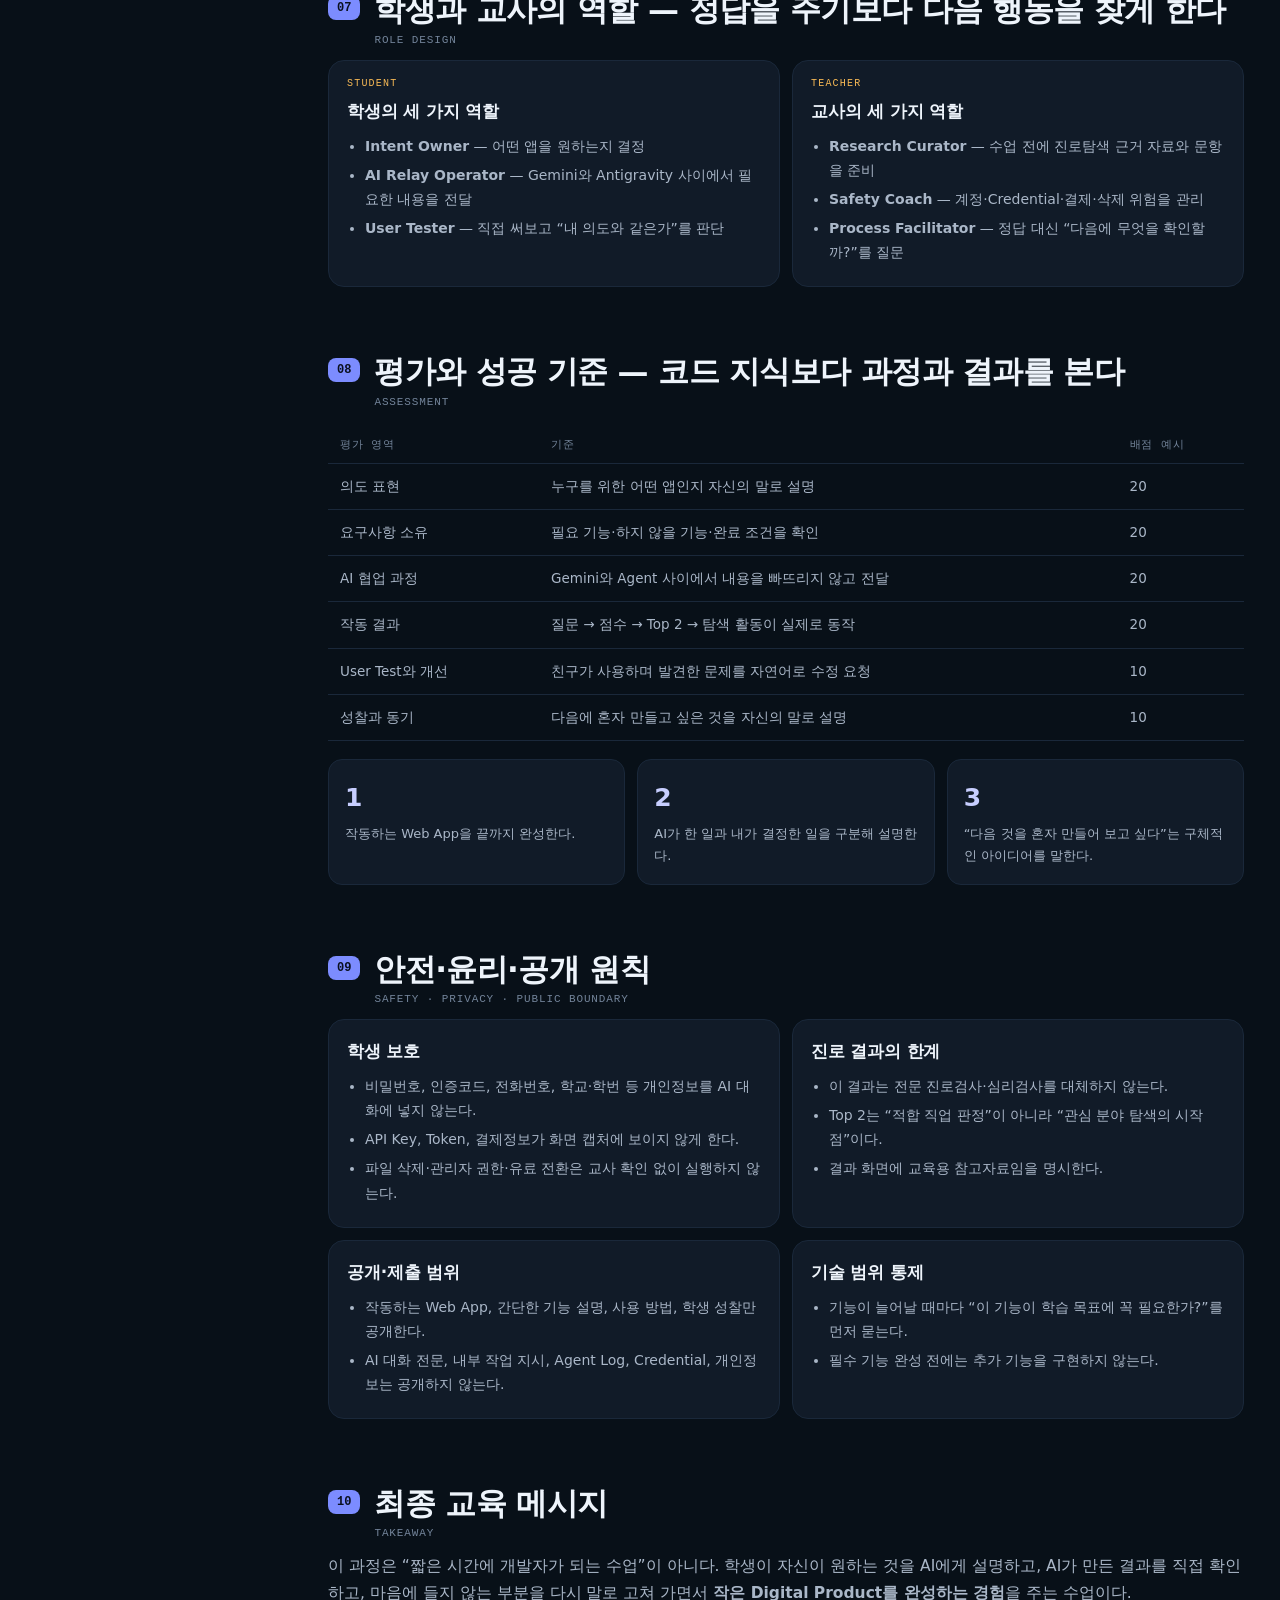
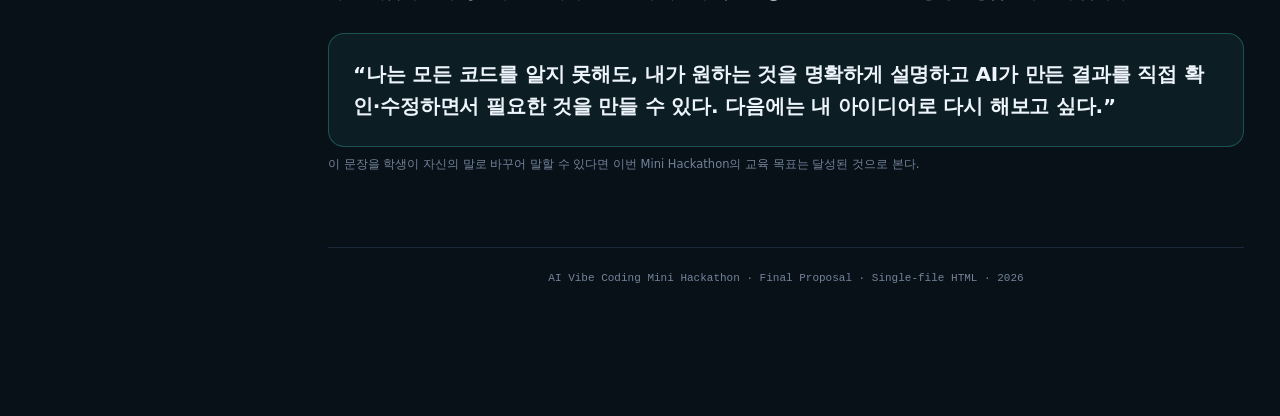
==== commit 01a18891: "Adjust UI layout and text wrapper width in section 4 & 10" ====
--- a/learning/1_AI_Vibe_Coding_Mini_Hackathon_Final_Proposal_-1.html
+++ b/learning/1_AI_Vibe_Coding_Mini_Hackathon_Final_Proposal_-1.html
@@ -534,6 +534,11 @@
       margin-top: 8px
     }
 
+    #workflow .intro,
+    #message .intro {
+      max-width: 100%;
+    }
+
     @media(max-width:1180px) {
       .side {
         display: none
@@ -849,7 +854,7 @@
         <section class="section" id="workflow">
           <div class="section-head"><span class="num">04</span>
             <div>
-              <h2>Vibe Coding 학습 흐름 — 학생은 “개발자 역할”보다 “의도 결정자”를 경험한다</h2>
+              <h2>Vibe Coding 학습 흐름 — 학생은 “개발자”보다 “의도 결정자”가 된다</h2>
               <p class="sub">GEMINI ↔ ANTIGRAVITY AGENT · HUMAN-IN-THE-LOOP</p>
             </div>
           </div>
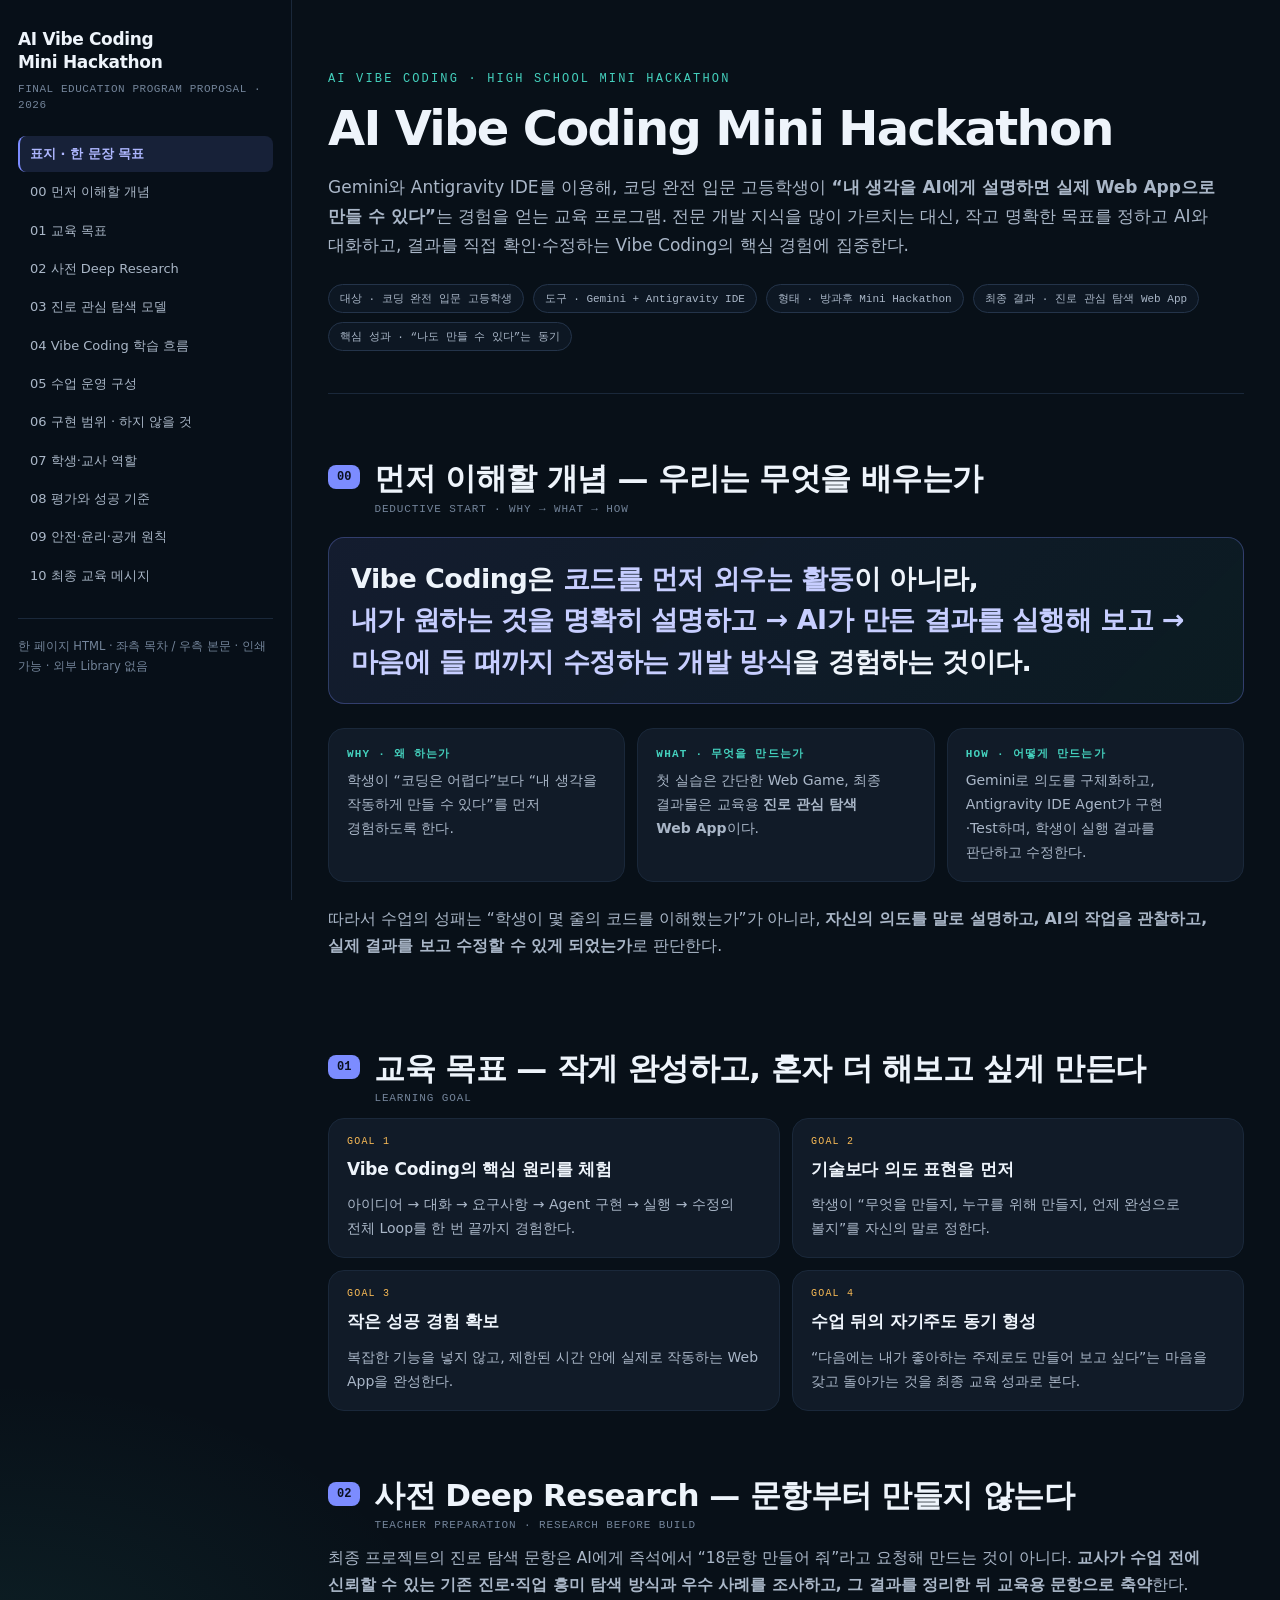
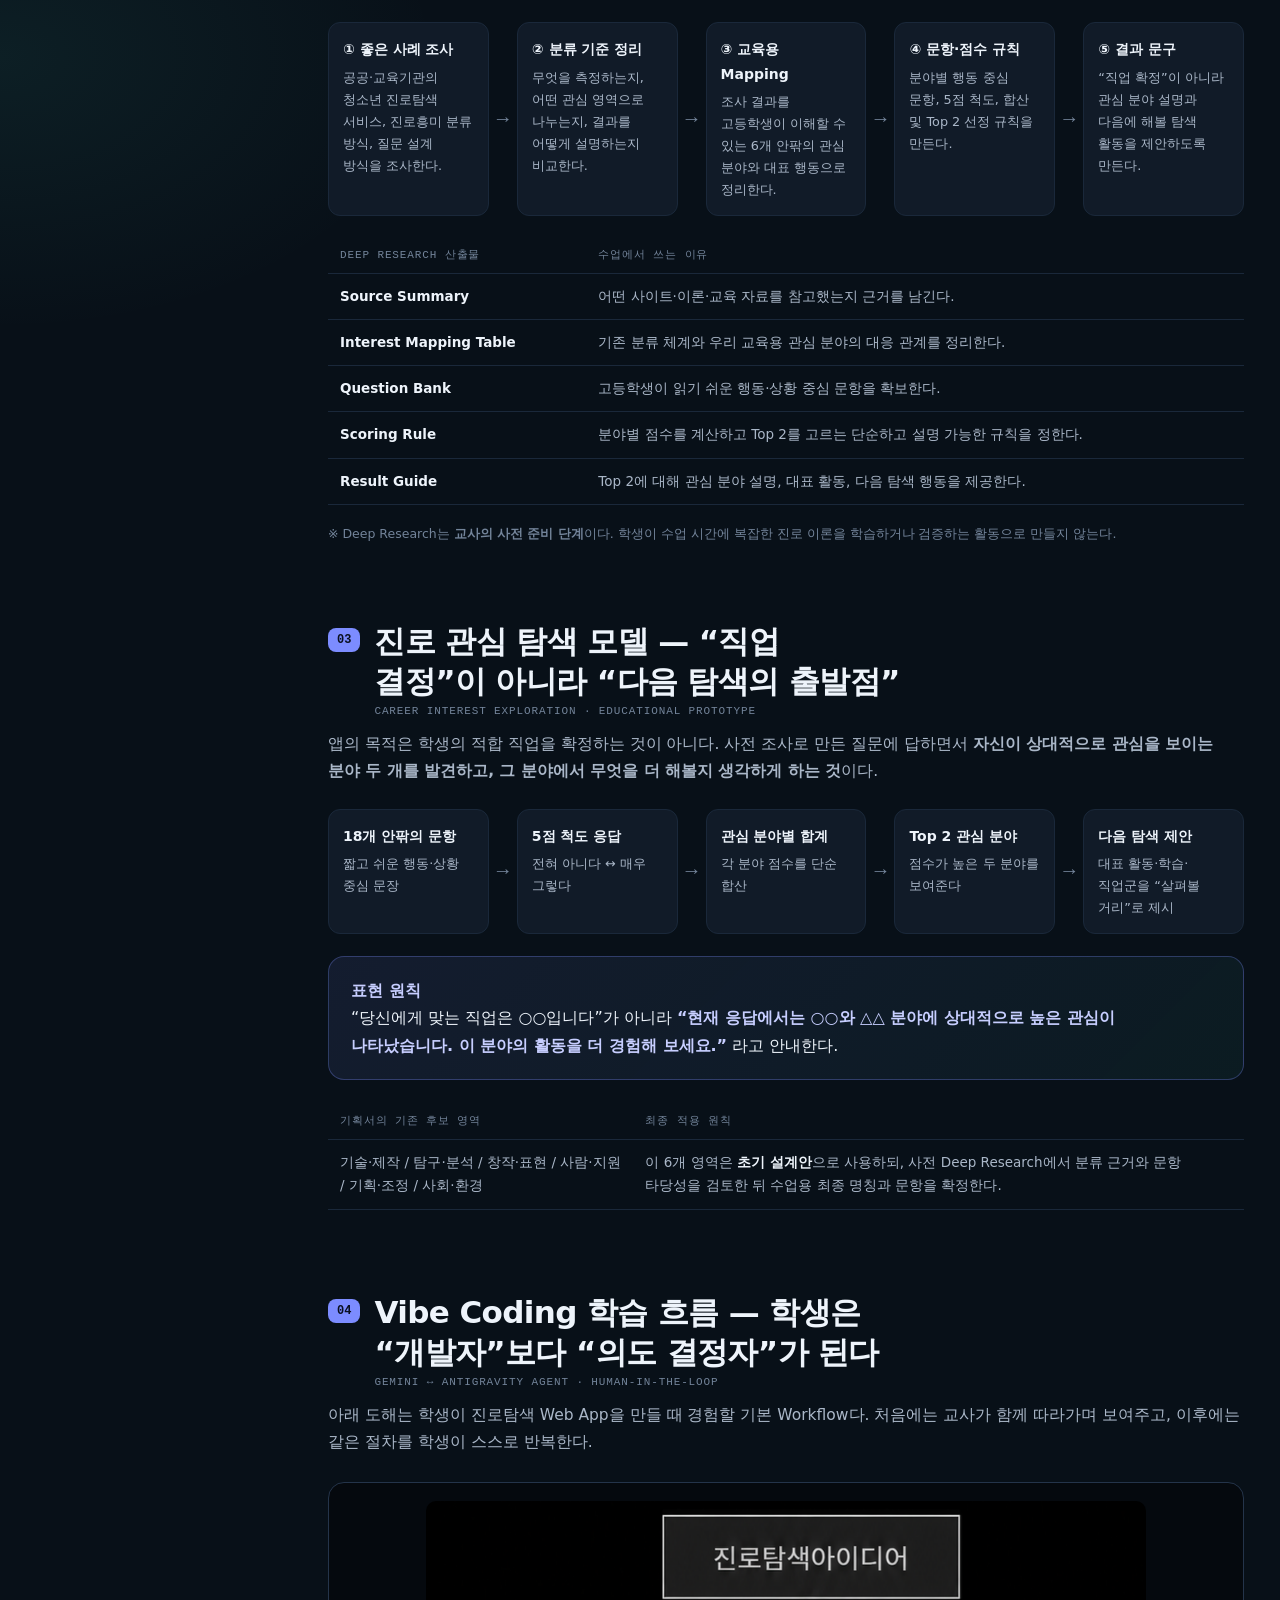
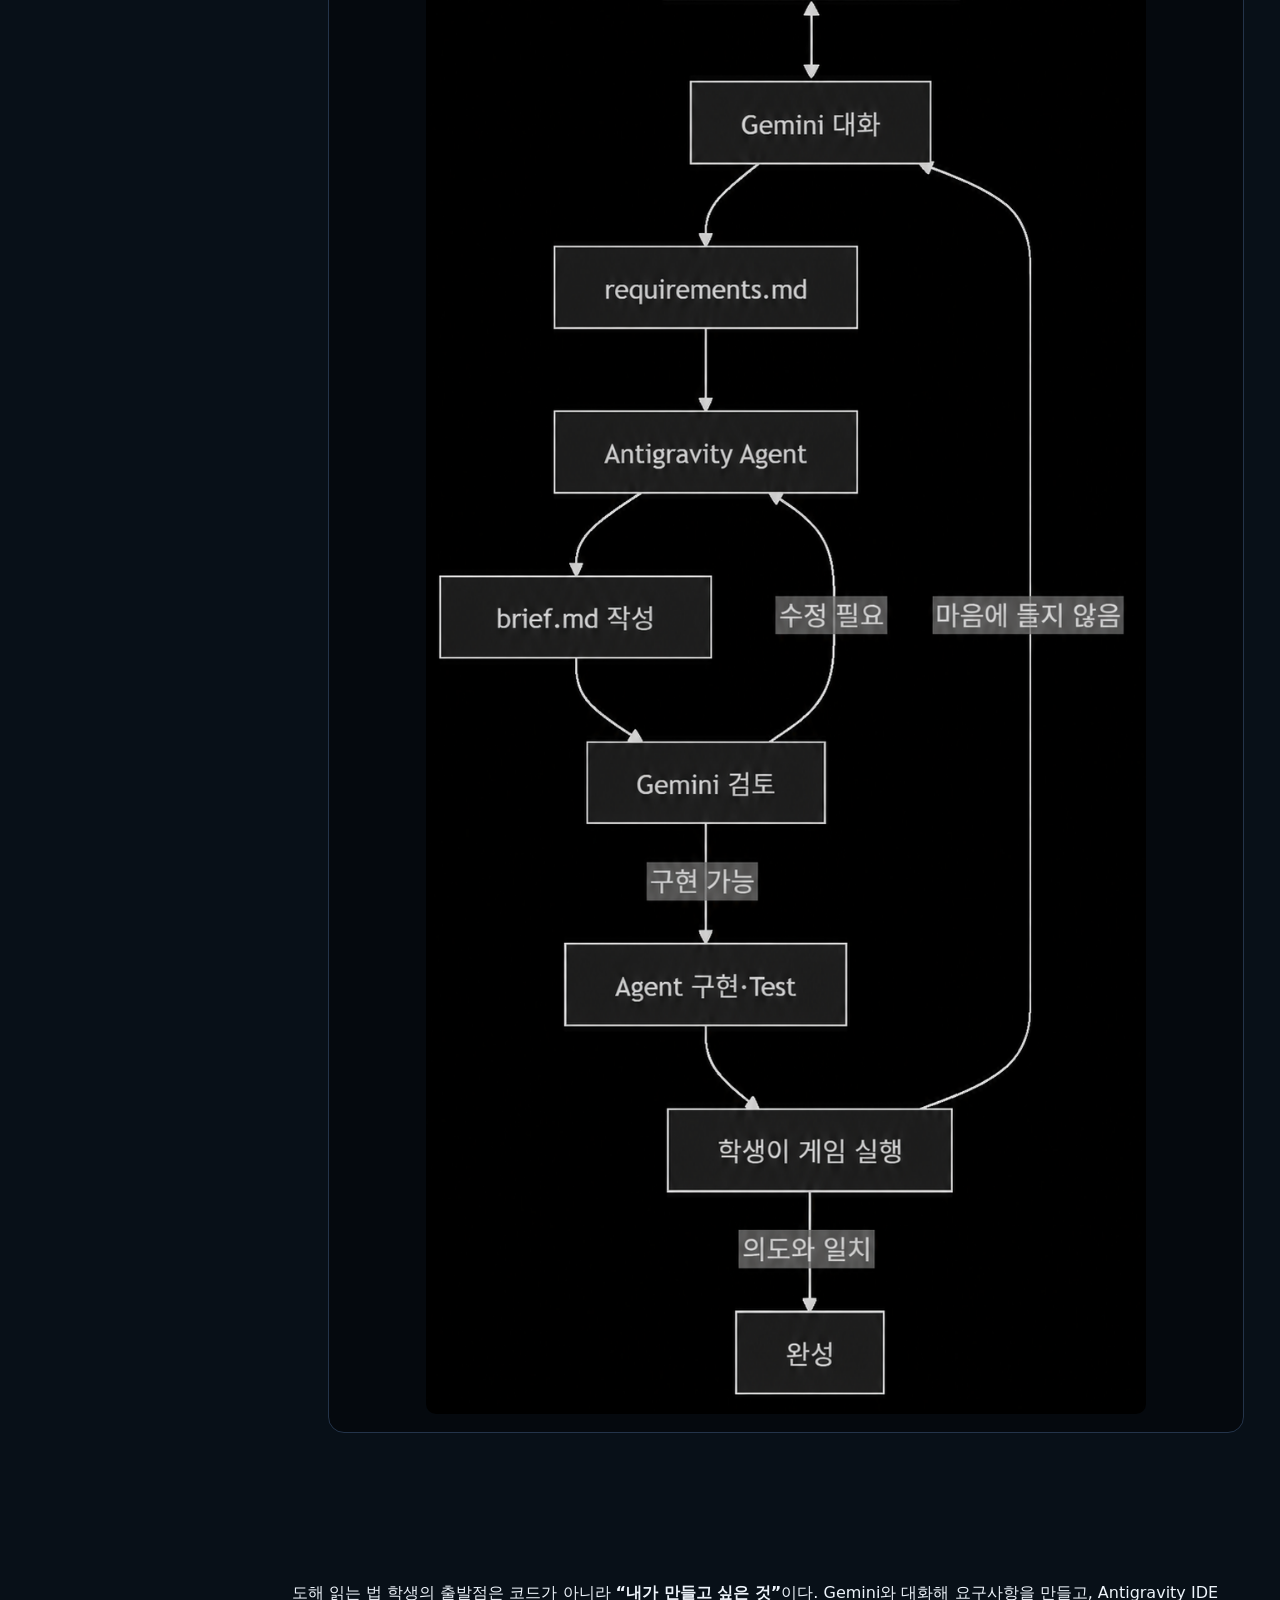
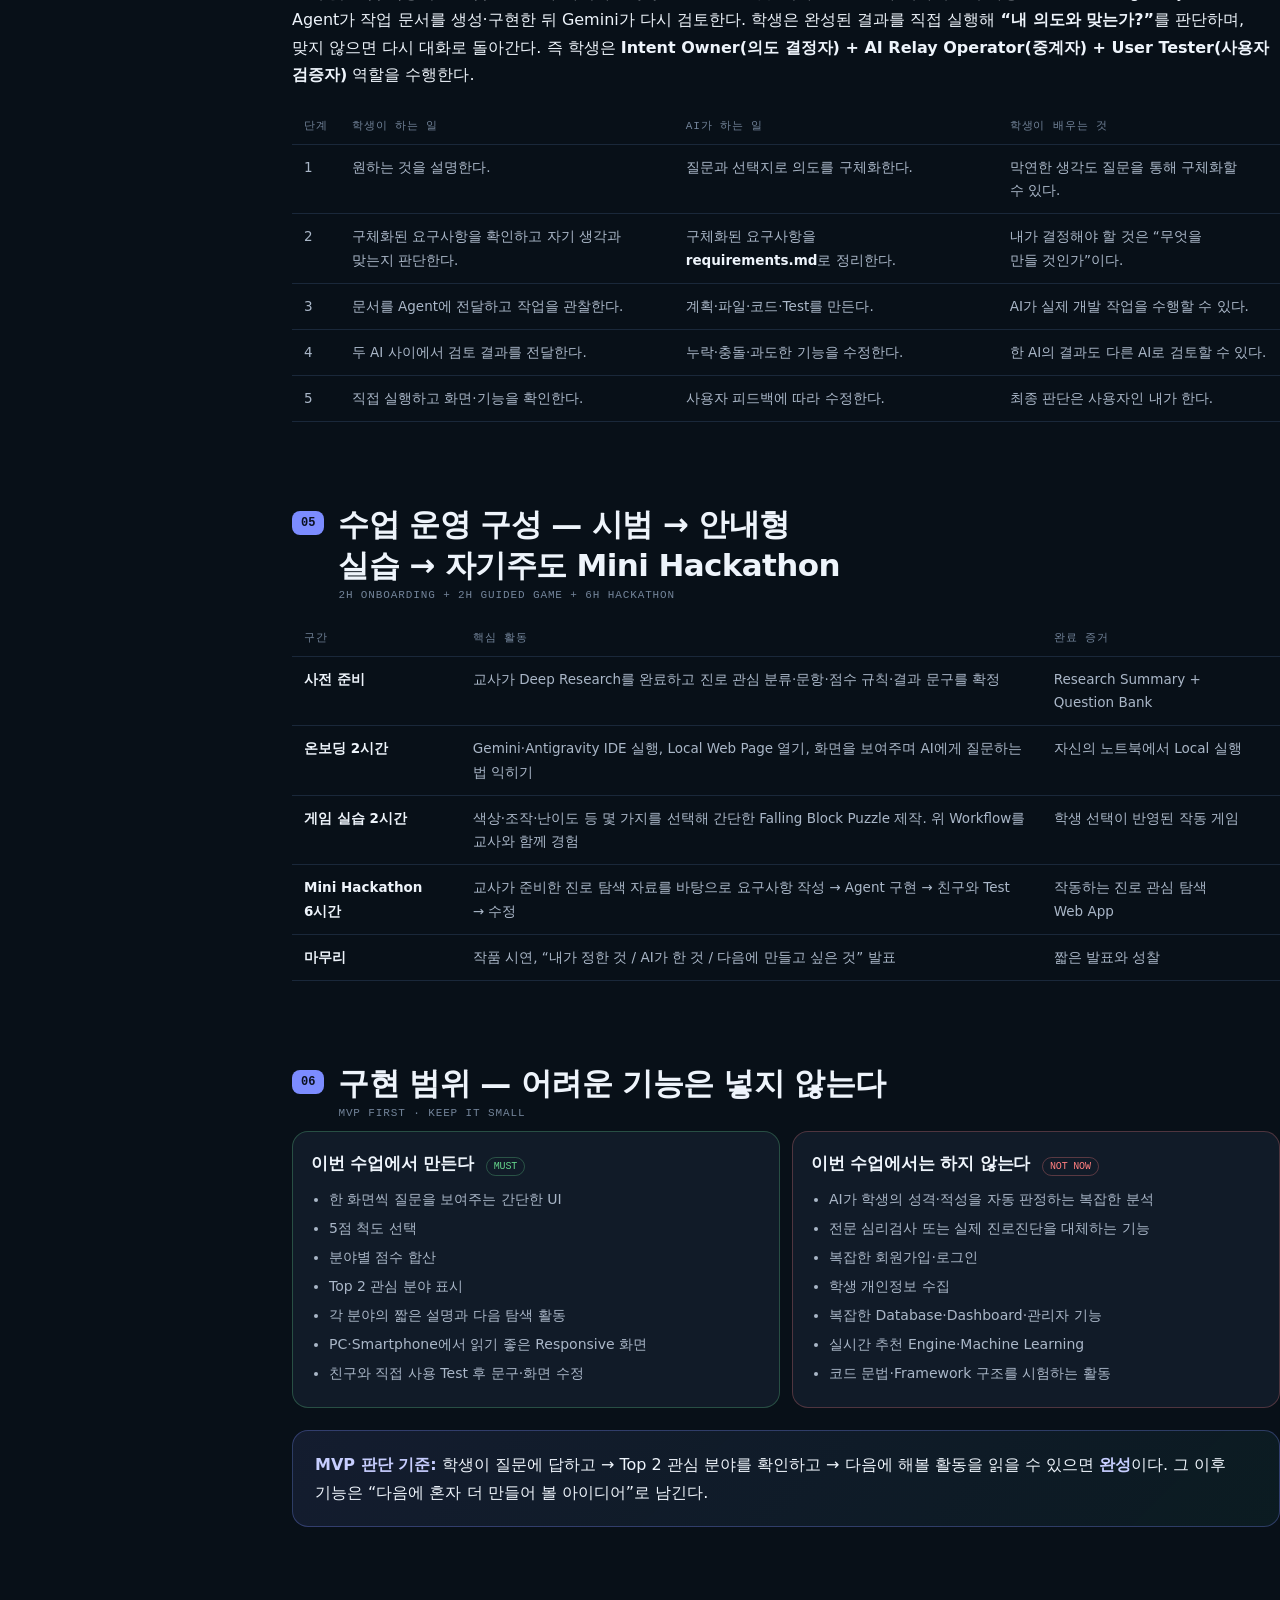
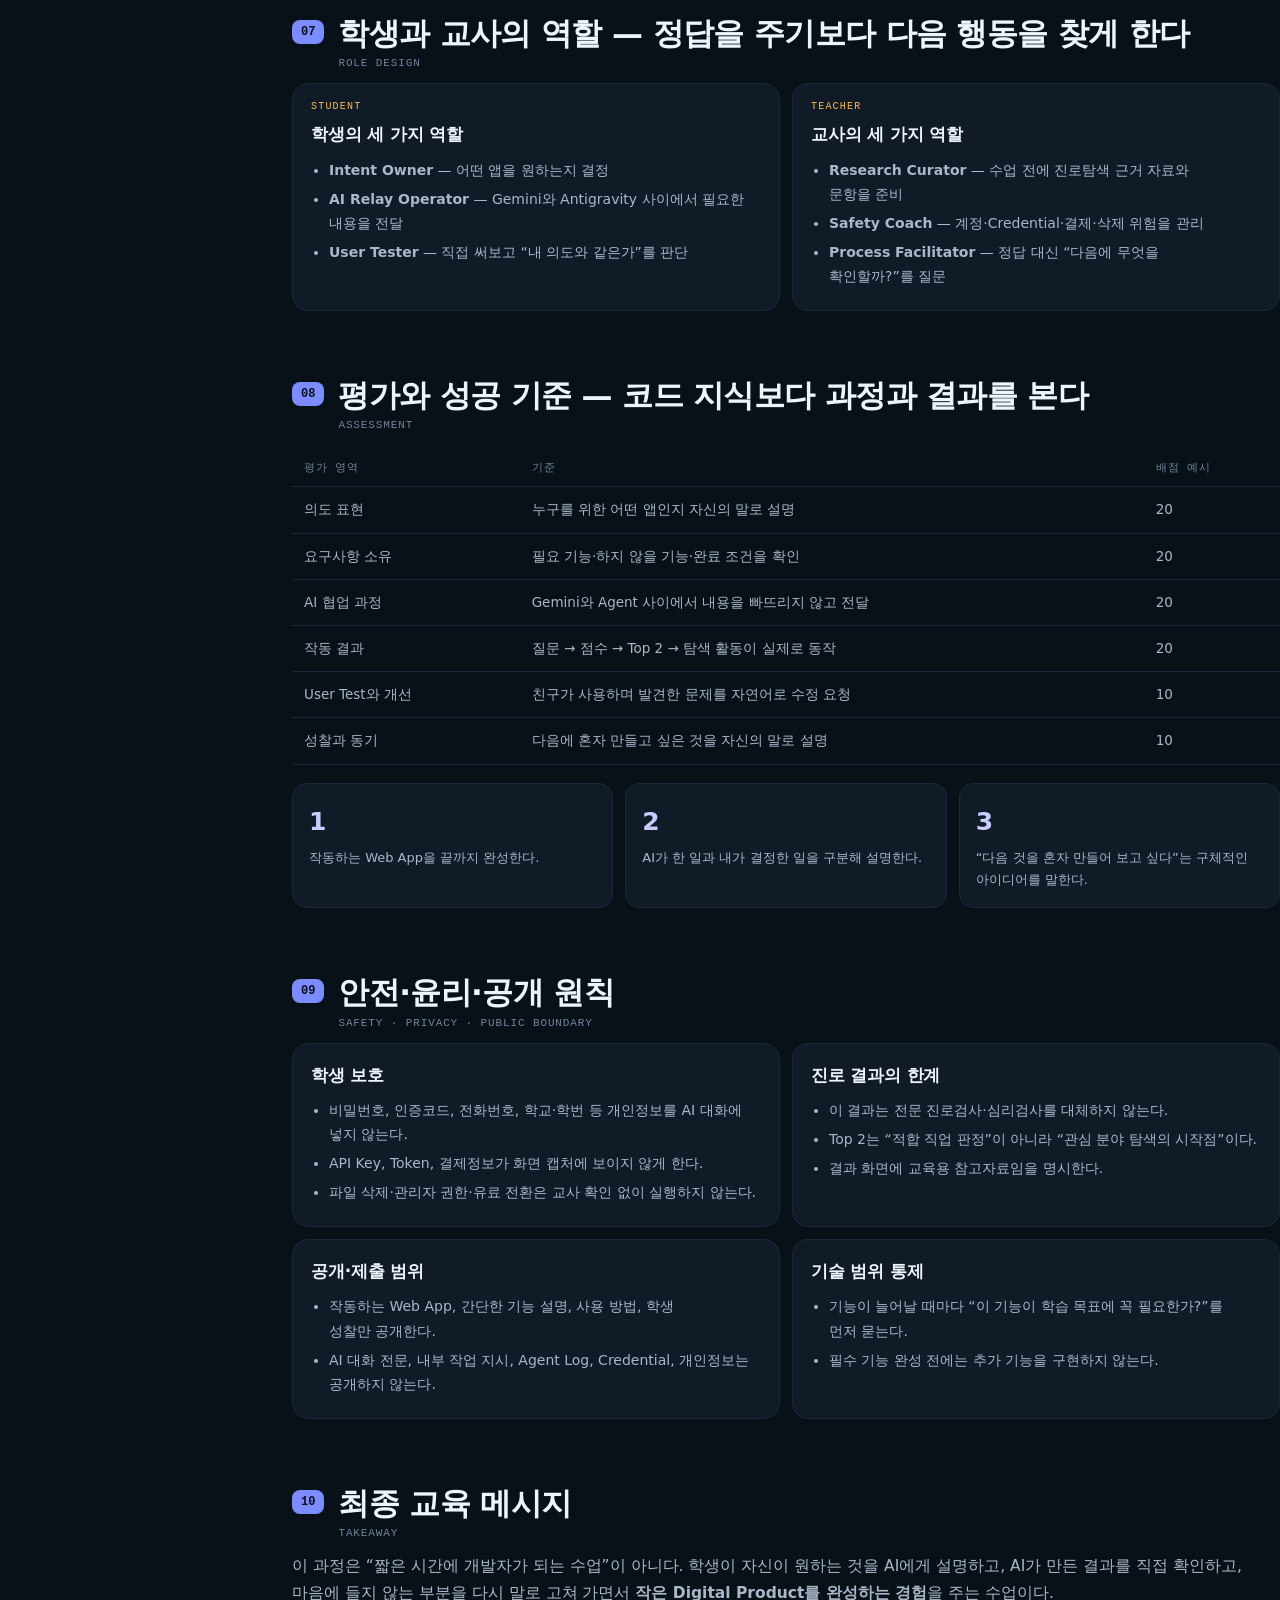
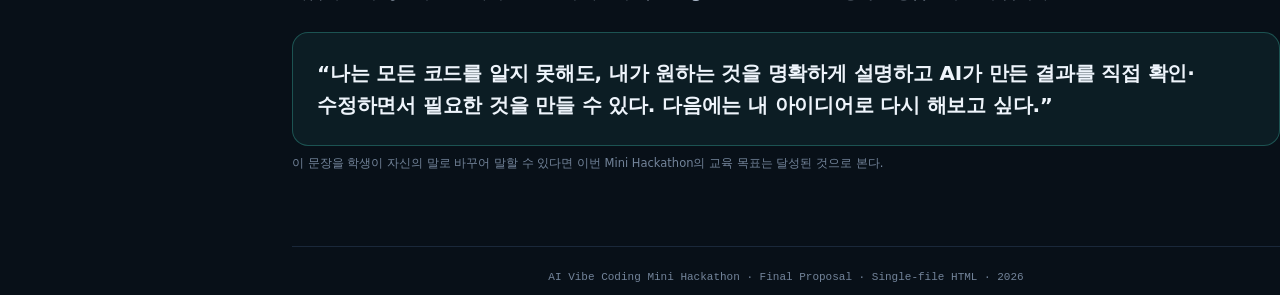
==== commit 3dc75c66: "Final polish learning lessons 1-7" ====
--- a/learning/1_AI_Vibe_Coding_Mini_Hackathon_Final_Proposal_-1.html
+++ b/learning/1_AI_Vibe_Coding_Mini_Hackathon_Final_Proposal_-1.html
@@ -45,6 +45,7 @@
       font-family: var(--sans);
       line-height: 1.72;
       -webkit-font-smoothing: antialiased;
+      word-break: keep-all;
     }
 
     a {
@@ -174,8 +175,9 @@
     .lede {
       font-size: 17px;
       color: var(--muted);
-      max-width: 78ch;
-      margin: 0
+      max-width: 100%;
+      margin: 0;
+      text-wrap: pretty;
     }
 
     .meta {
@@ -238,8 +240,9 @@
     .intro {
       color: var(--muted);
       font-size: 15.5px;
-      max-width: 78ch;
-      margin: 14px 0 24px
+      max-width: 100%;
+      margin: 14px 0 24px;
+      text-wrap: pretty;
     }
 
     .callout {
@@ -338,8 +341,9 @@
       margin: 14px auto 0;
       color: var(--muted);
       font-size: 13.5px;
-      max-width: 75ch;
-      text-align: left
+      max-width: 100%;
+      text-align: left;
+      text-wrap: pretty;
     }
 
     .flow .cap-title {
@@ -534,10 +538,30 @@
       margin-top: 8px
     }
 
-    #workflow .intro,
-    #message .intro {
-      max-width: 100%;
-    }
+    h1, h2, h3, h4, h5, h6 {
+      text-wrap: balance;
+    }
+
+    p, li, th, td, .statement, .final-msg p, .print-note, .mini-note {
+      text-wrap: pretty;
+    }
+
+    .table-wrap {
+      width: 100%;
+      overflow-x: auto;
+      -webkit-overflow-scrolling: touch;
+      margin: 18px 0;
+    }
+
+    .table-wrap table {
+      margin: 0;
+      width: 100%;
+    }
+
+    .table-wrap .min-w-table {
+      min-width: 580px;
+    }
+
 
     @media(max-width:1180px) {
       .side {
@@ -582,6 +606,13 @@
 
       .arrow {
         display: none
+      }
+    }
+
+
+    @media(max-width:480px) {
+      .pipe {
+        flex: 1 1 100%;
       }
     }
 
@@ -867,6 +898,7 @@
             <img
               src="[data-uri]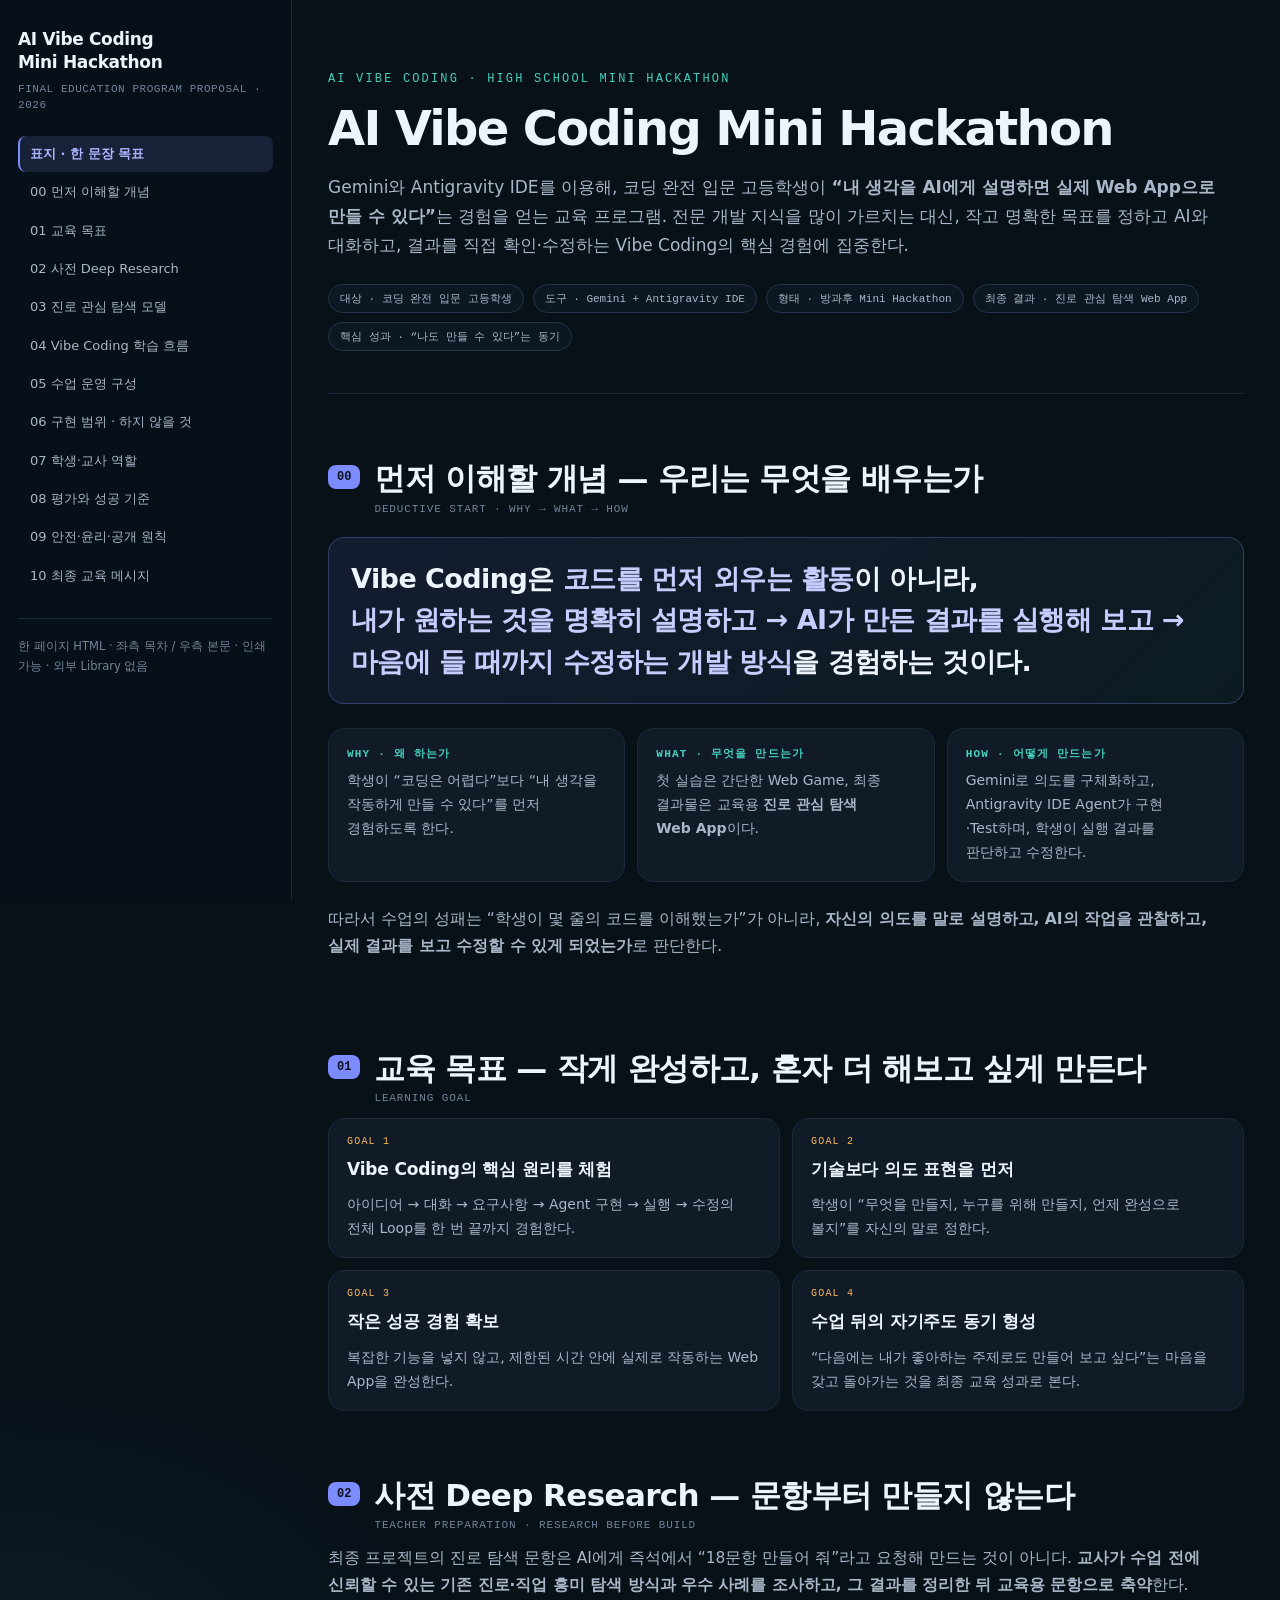
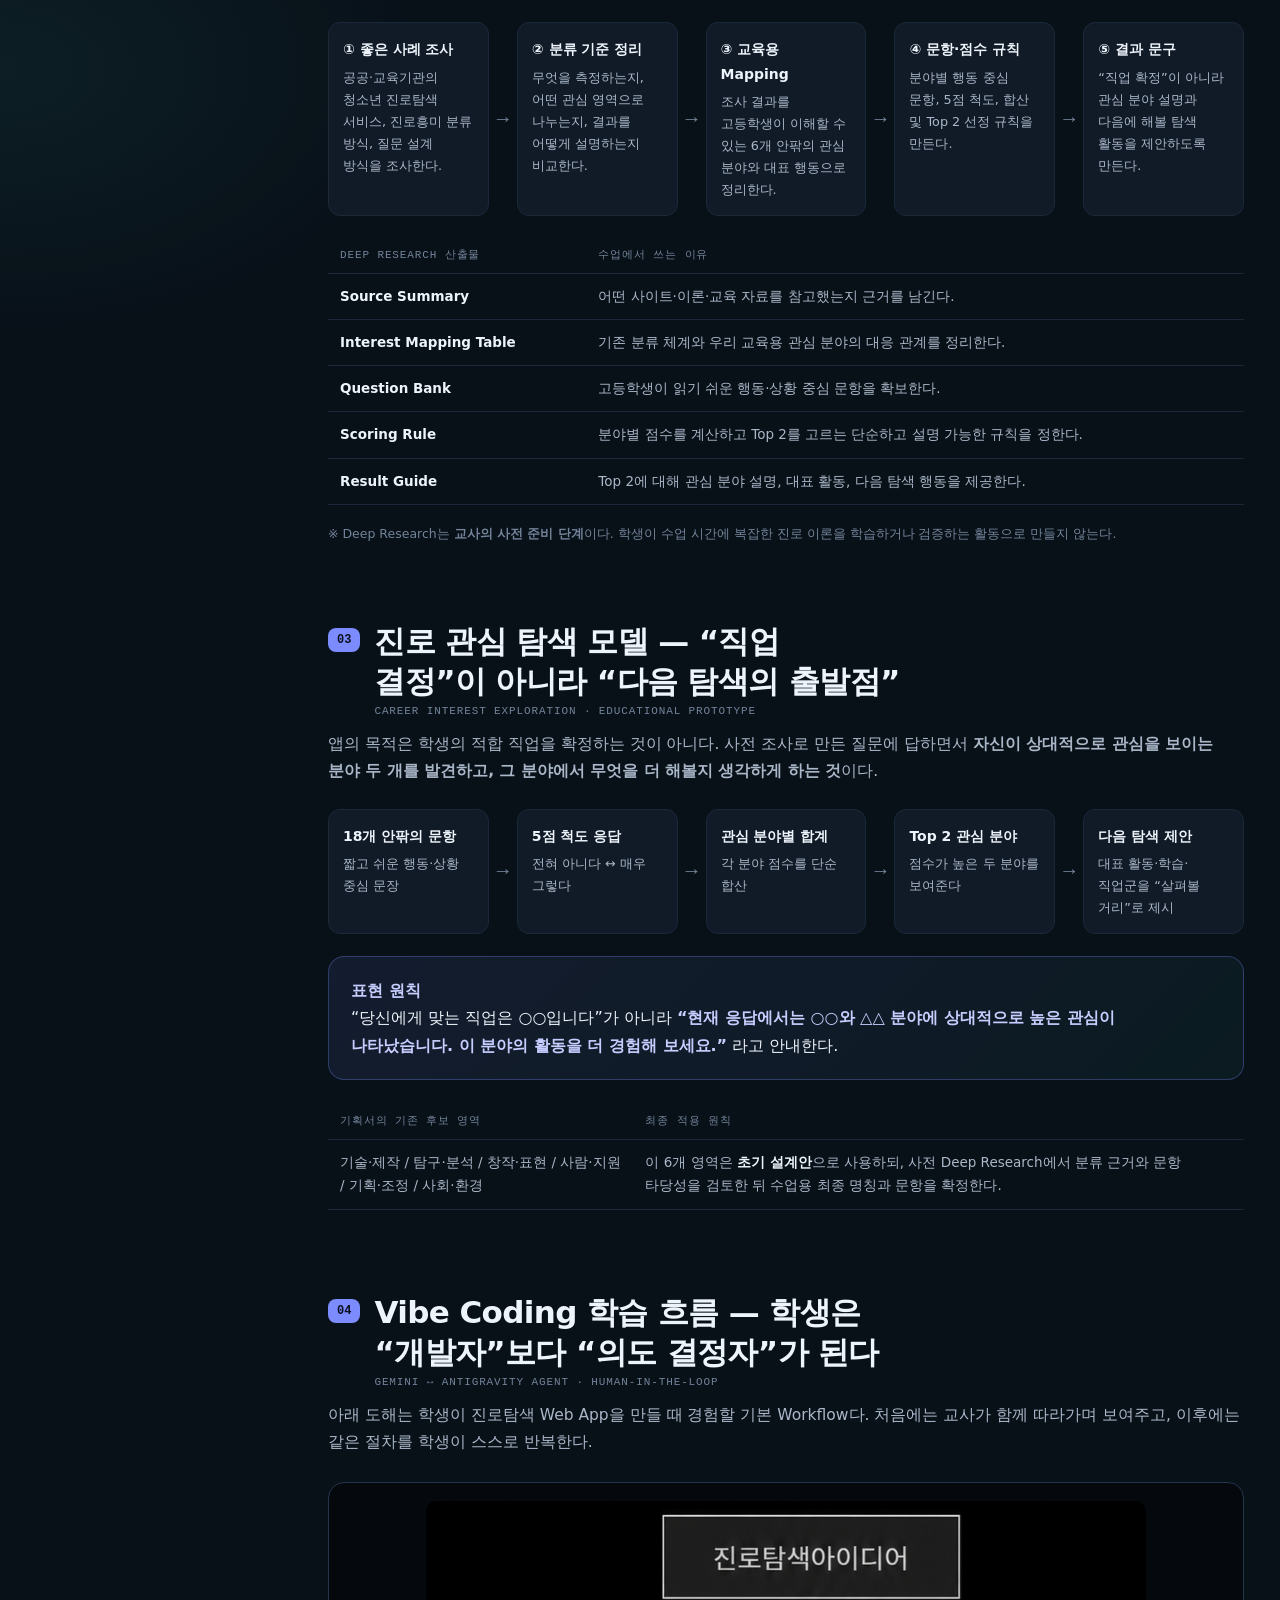
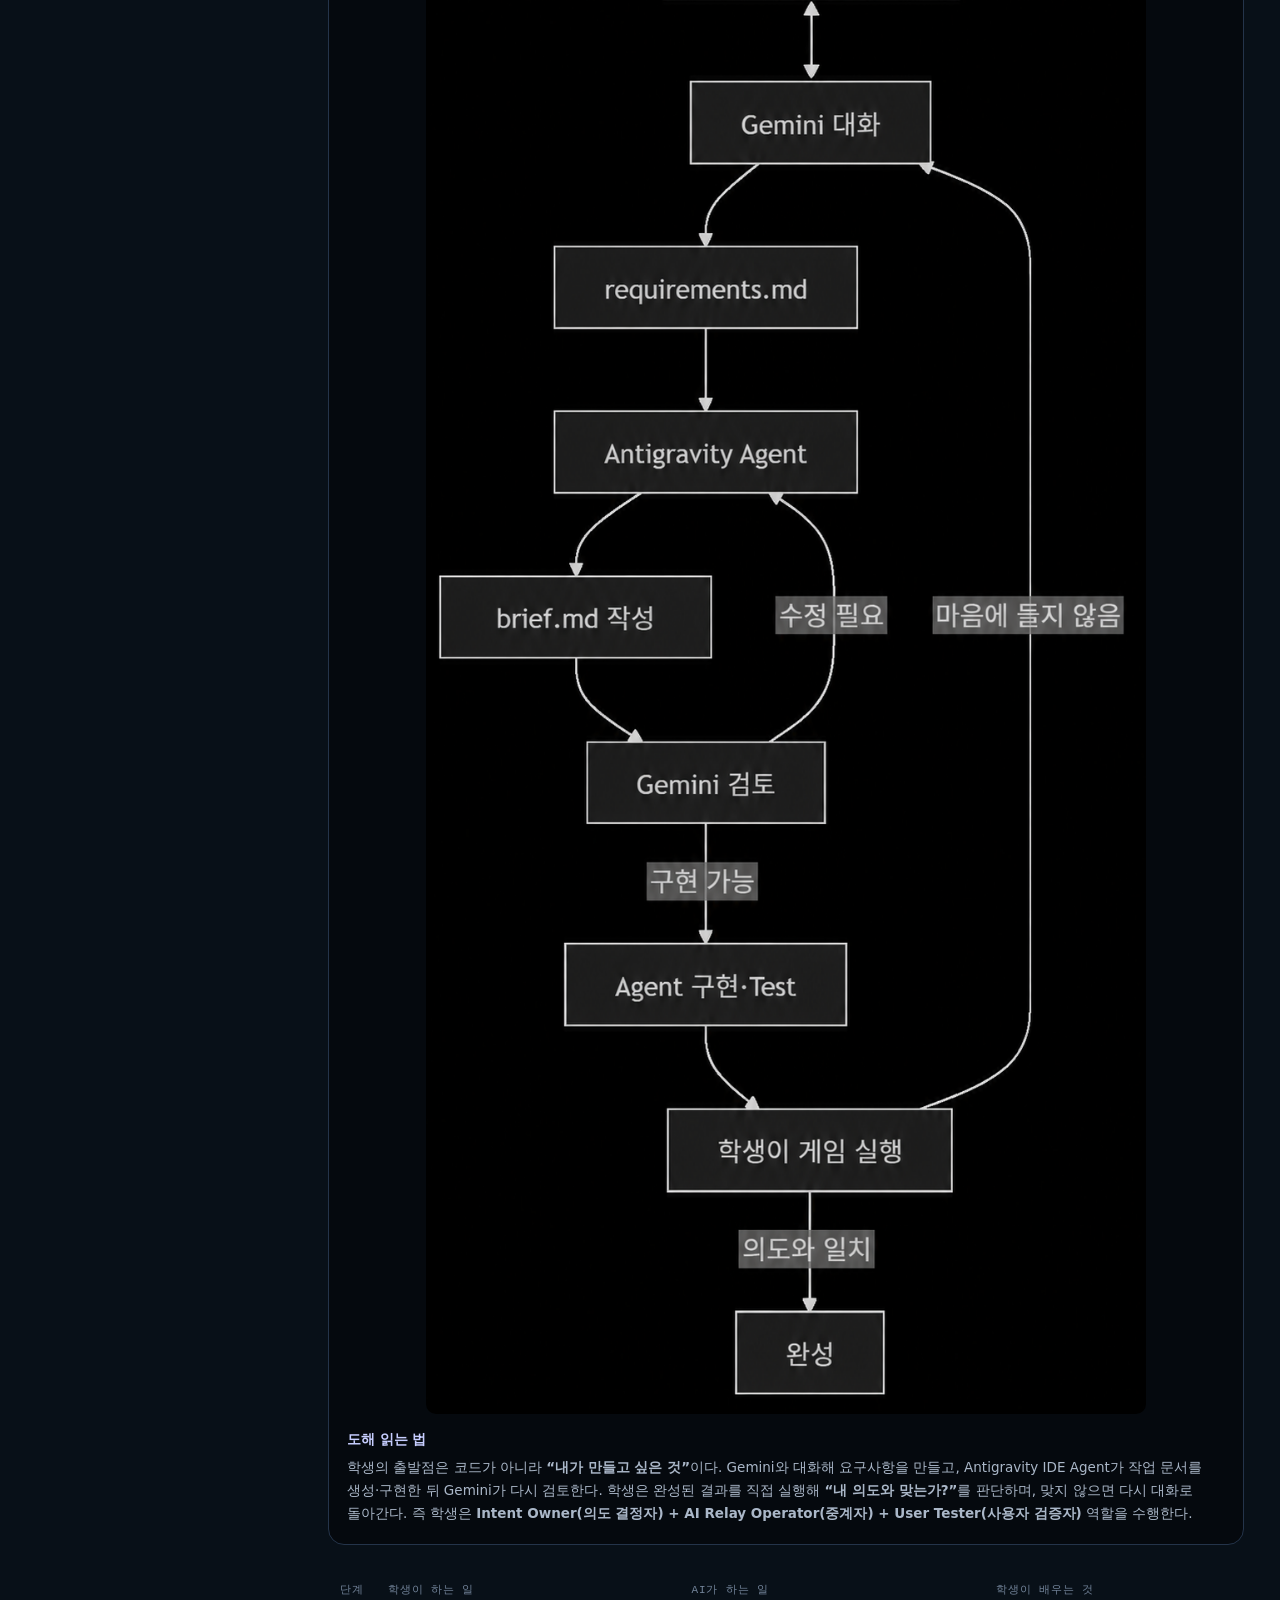
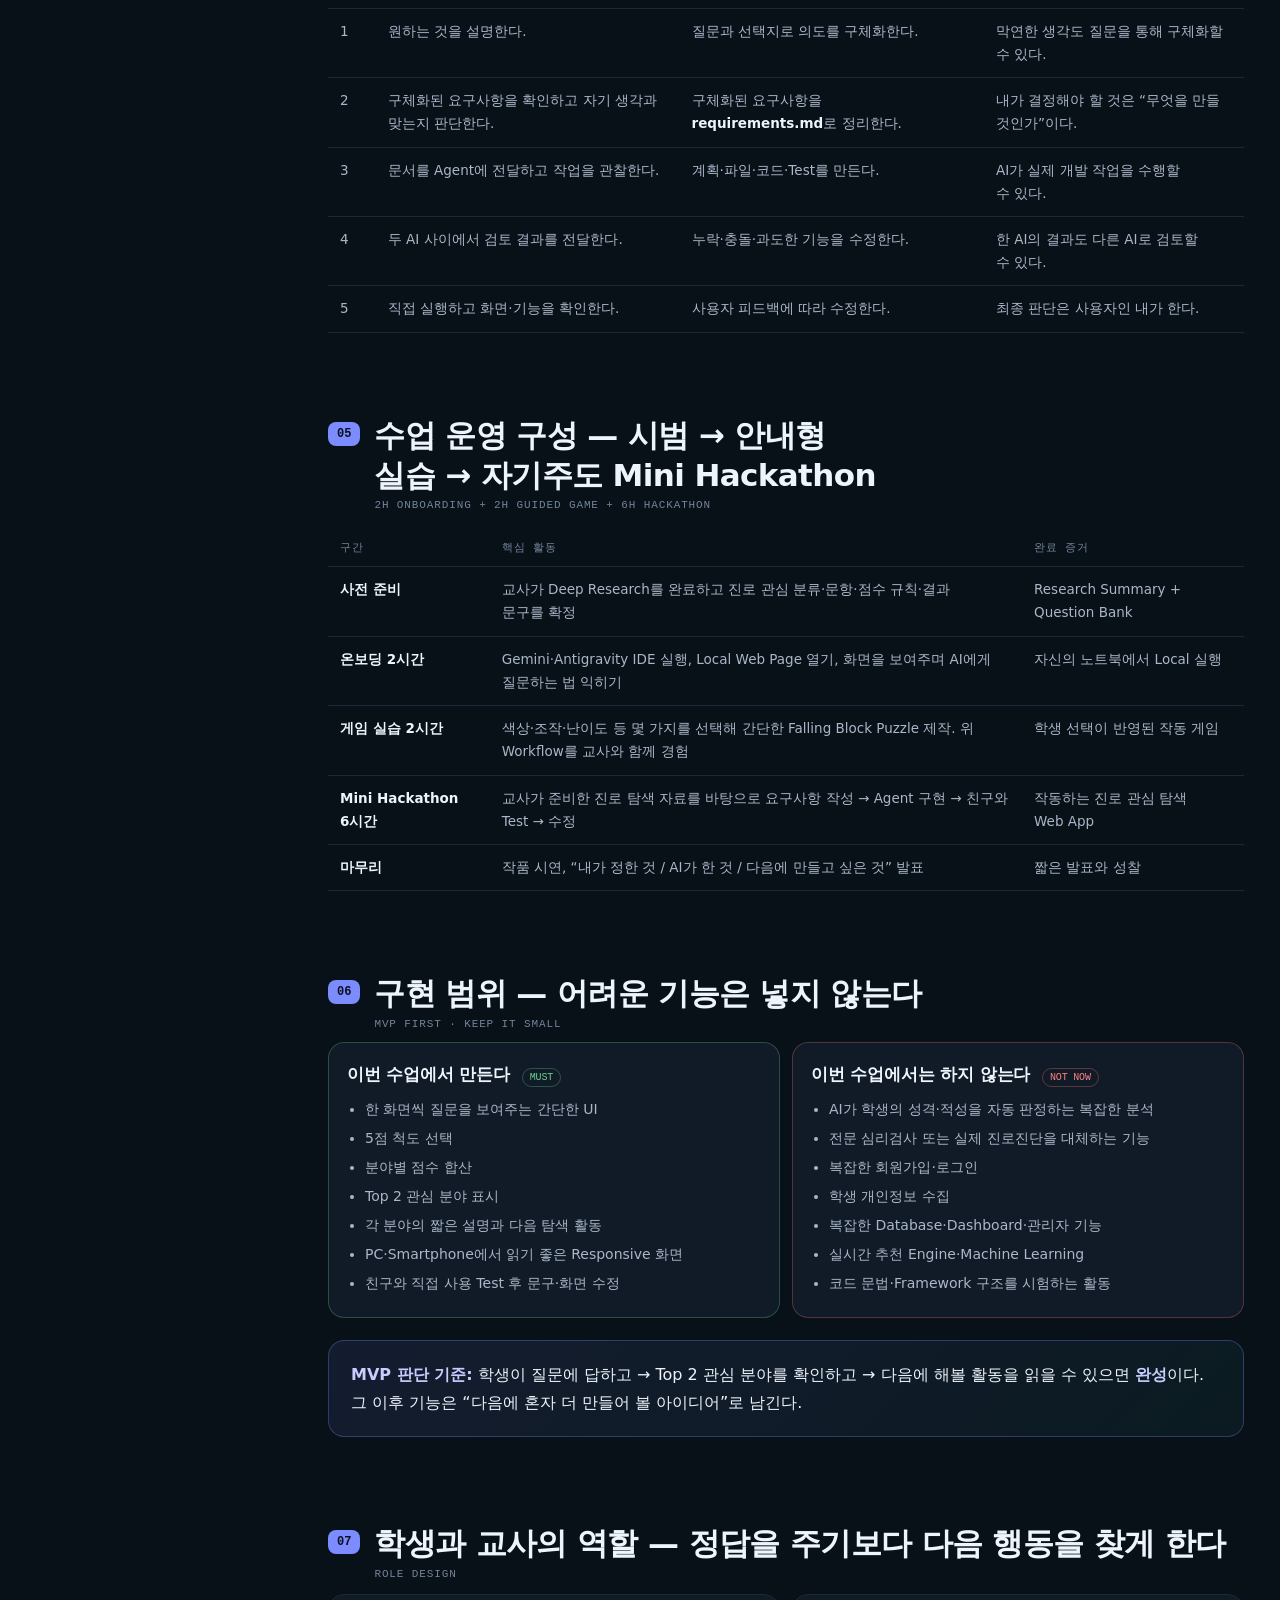
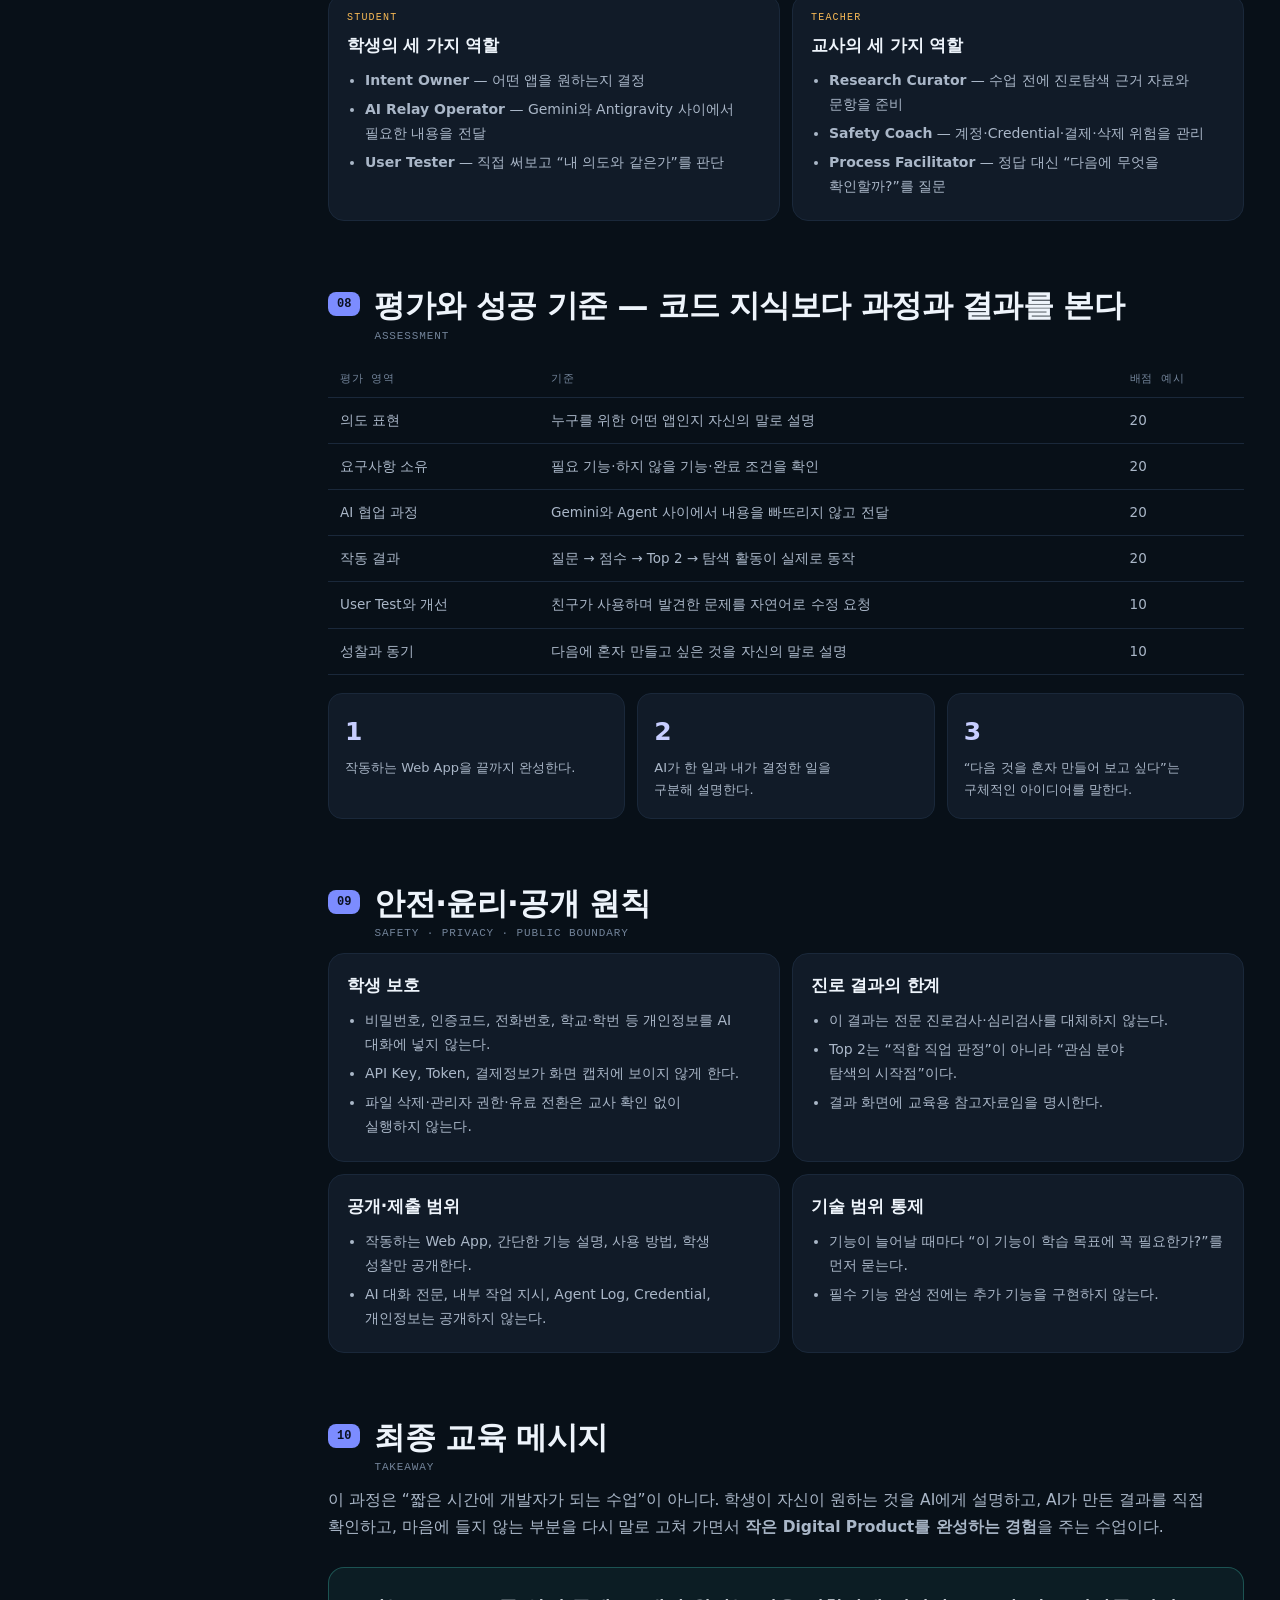
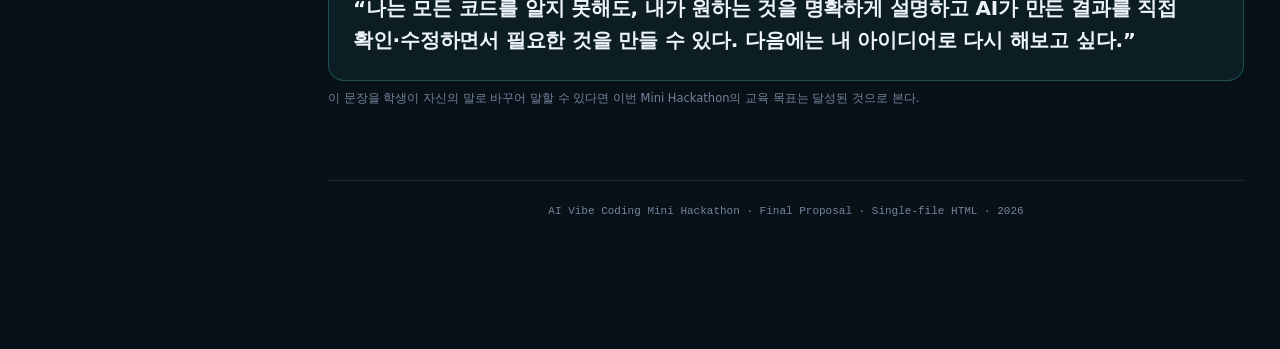
